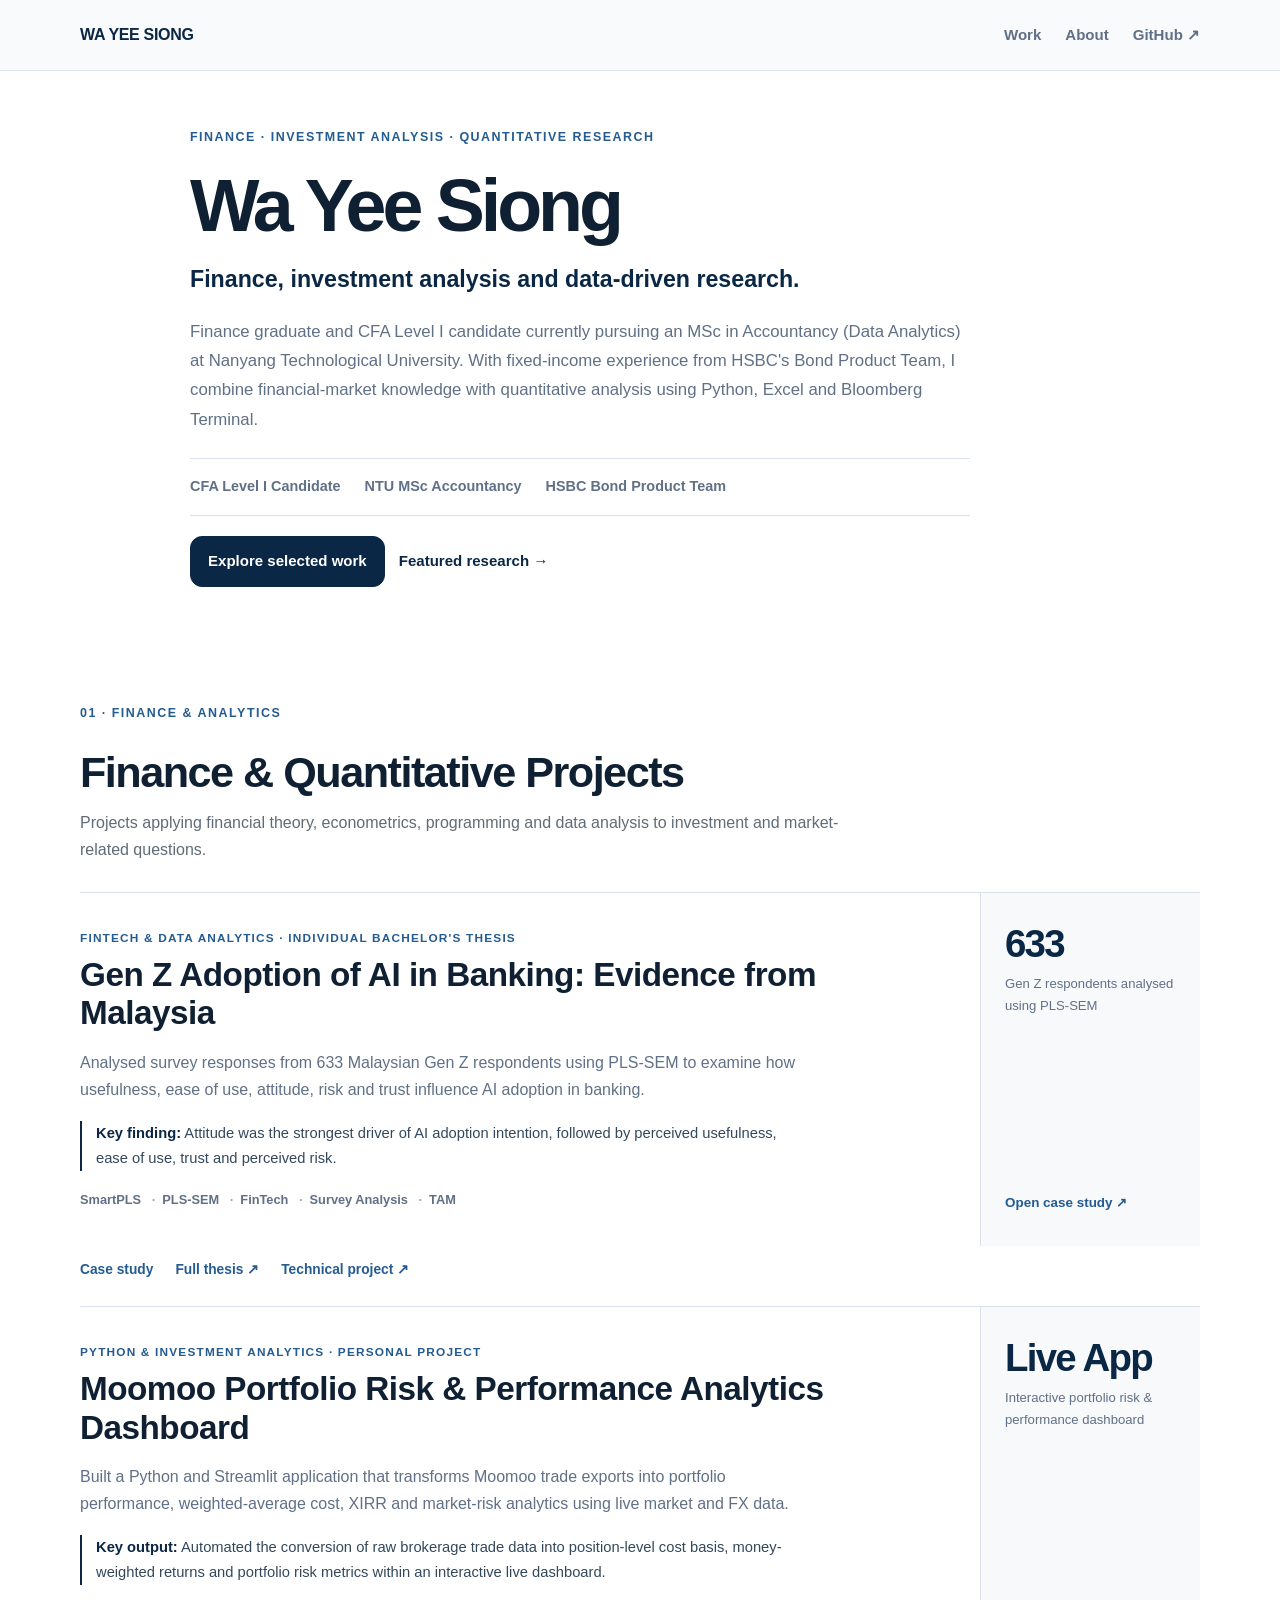
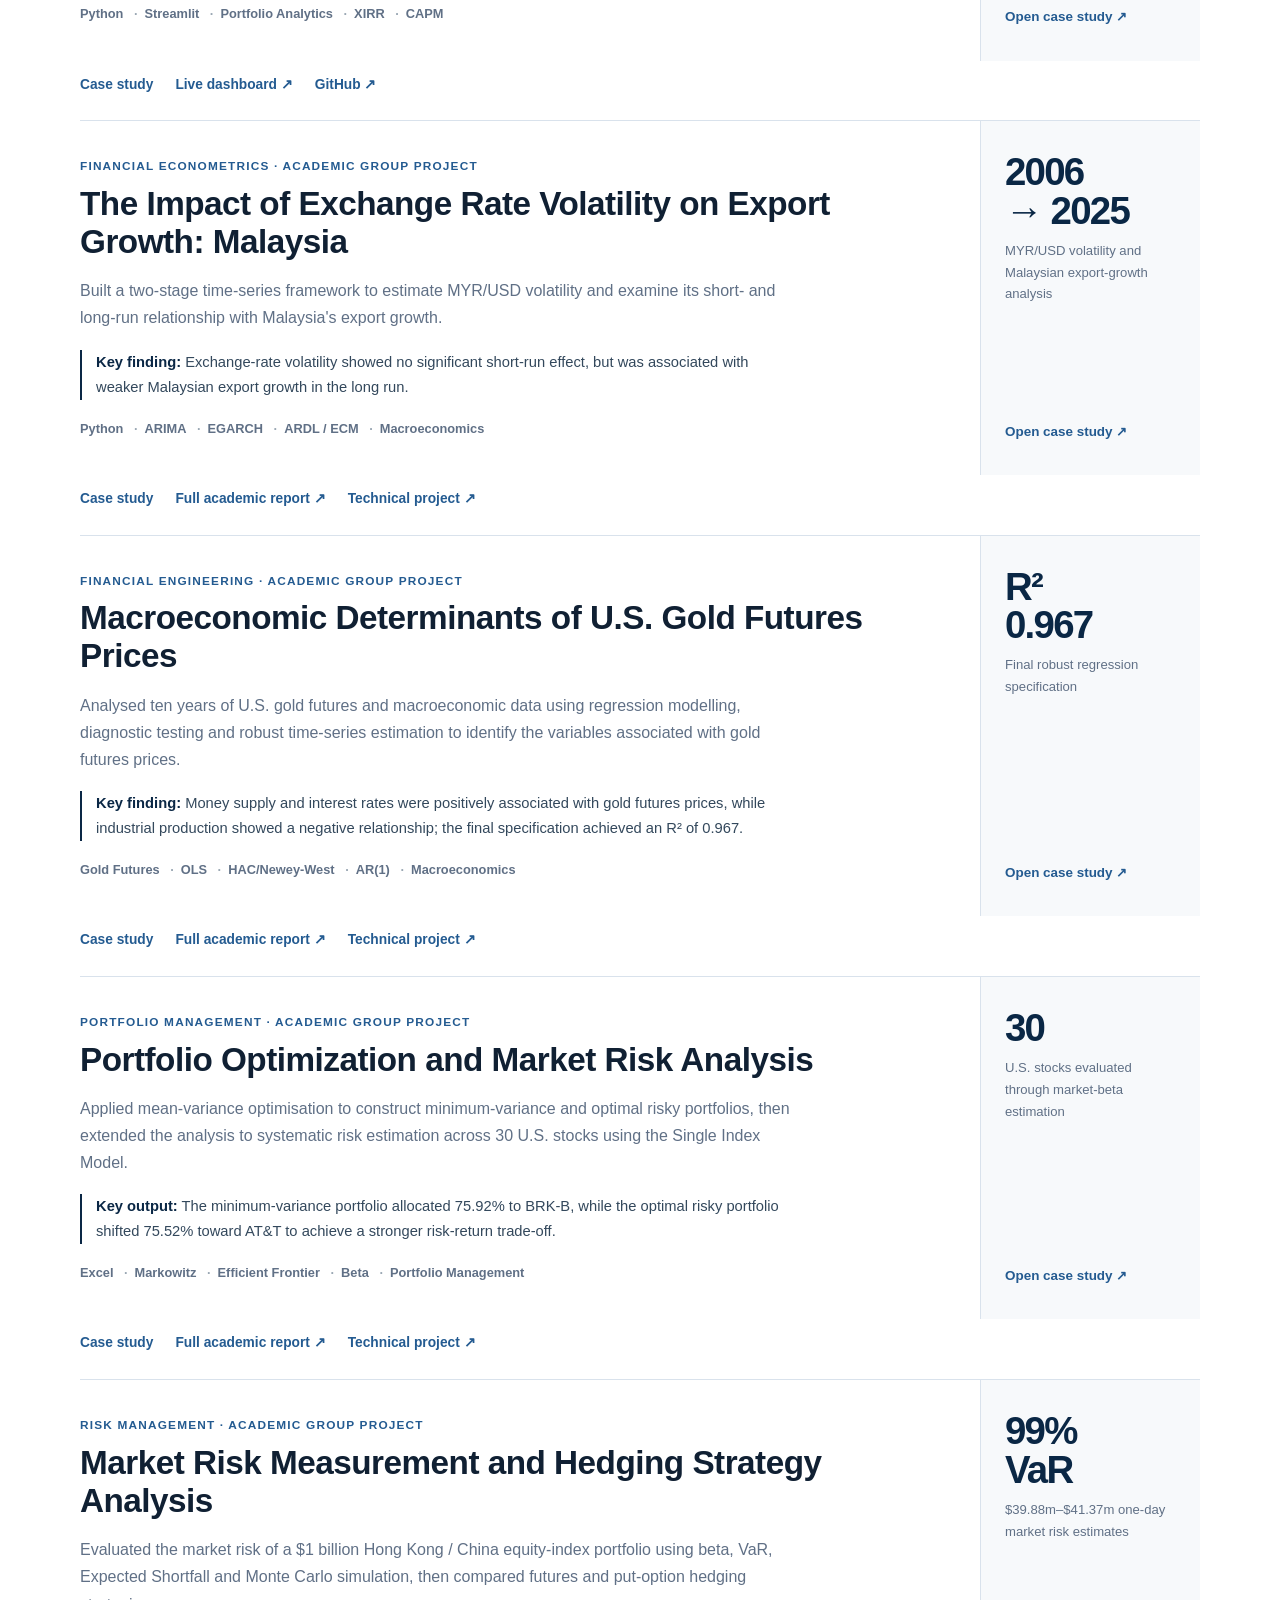
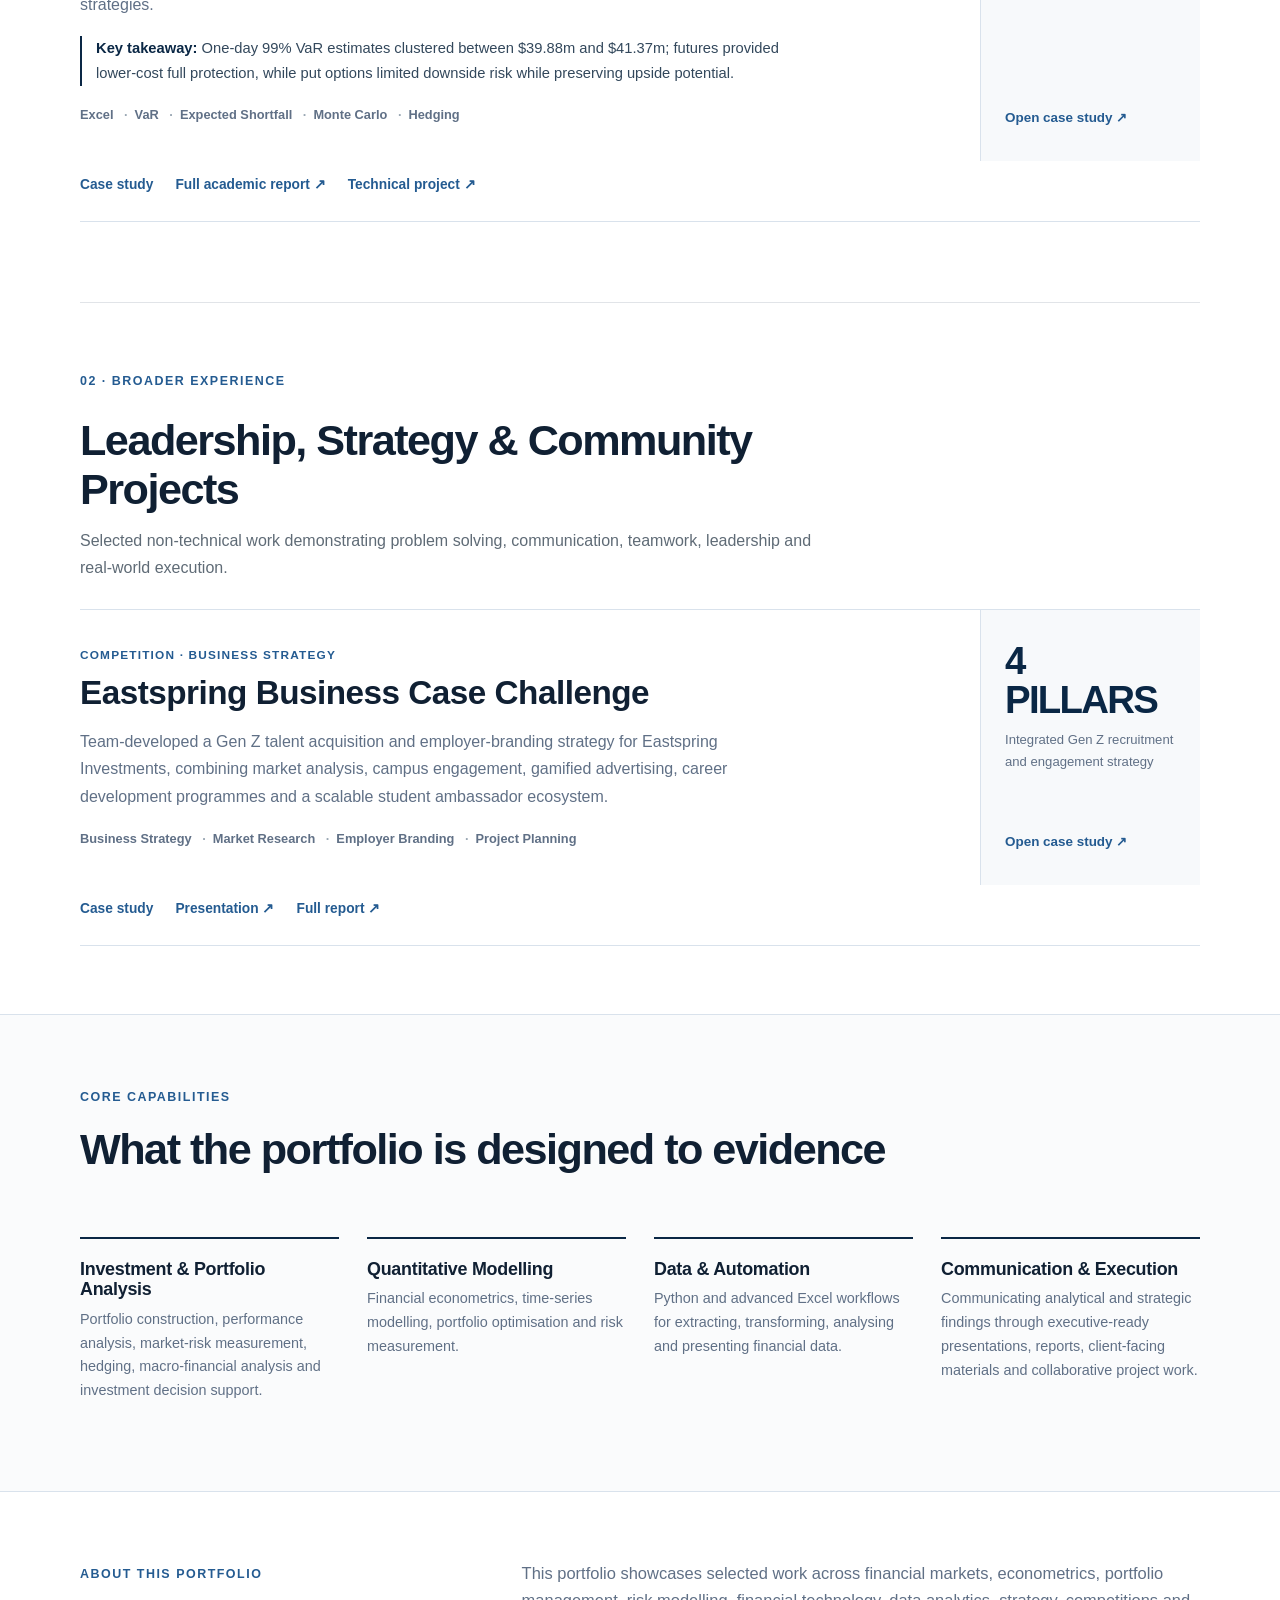
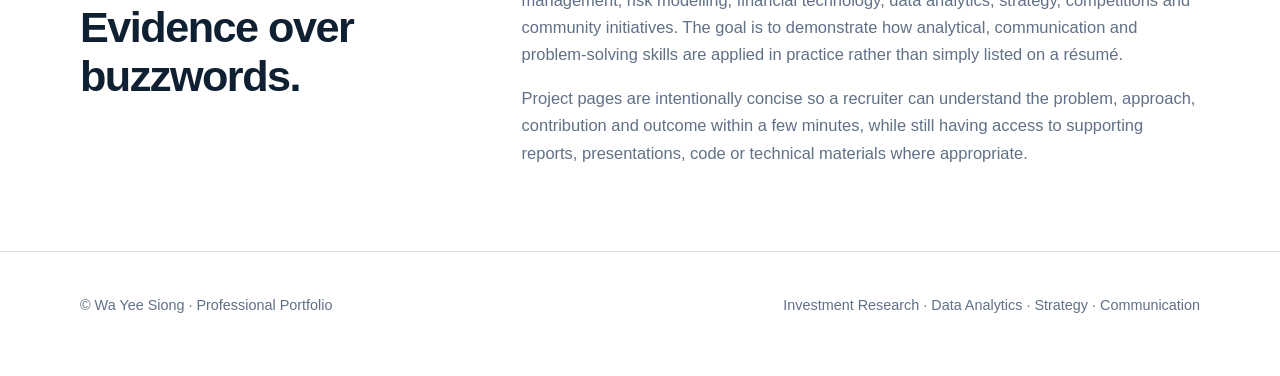
==== index.html @ ba8c8ad3 "Update index.html" ====
<!doctype html>
<html lang="en">
<head>
  <meta charset="utf-8" />
  <meta name="viewport" content="width=device-width, initial-scale=1" />
  <meta name="description" content="Wa Yee Siong's finance, quantitative analytics, leadership and professional project portfolio." />
  <meta name="theme-color" content="#0a2745" />
  <title>Wa Yee Siong | Professional Portfolio</title>
  <link rel="icon" href="assets/favicon.svg" type="image/svg+xml" />
  <link rel="stylesheet" href="styles.css" />
</head>

<body>
  <header class="topbar">
    <div class="container nav">
      <a class="brand" href="index.html">WA YEE SIONG</a>

      <nav class="navlinks" aria-label="Primary navigation">
        <a href="#projects">Work</a>
        <a href="#about">About</a>
        <a
          href="https://github.com/wayeesiong"
          target="_blank"
          rel="noopener"
        >
          GitHub ↗
        </a>
      </nav>
    </div>
  </header>

  <main>

  <!-- HERO -->
  <section class="hero">
    <div class="container hero-simple">
  
      <div class="eyebrow">
        Finance · Investment Analysis · Quantitative Research
      </div>
  
      <h1>Wa Yee Siong</h1>
  
      <p class="hero-role">
        Finance, investment analysis and data-driven research.
      </p>
  
      <p class="lead">
        Finance graduate and CFA Level I candidate currently pursuing an MSc in
        Accountancy (Data Analytics) at Nanyang Technological University.
        With fixed-income experience from HSBC's Bond Product Team, I combine
        financial-market knowledge with quantitative analysis using Python,
        Excel and Bloomberg Terminal.
      </p>
  
      <div class="hero-credentials">
        <span>CFA Level I Candidate</span>
        <span>NTU MSc Accountancy</span>
        <span>HSBC Bond Product Team</span>
      </div>
  
      <div class="hero-actions">
        <a class="button primary" href="#projects">
          Explore selected work
        </a>
  
        <a class="text-link" href="project-exchange-rate.html">
          Featured research →
        </a>
      </div>
  
    </div>
  </section>


    <!-- PROJECTS -->
    <section id="projects" class="section">
      <div class="container">

        <!-- ===================================================== -->
        <!-- CATEGORY 1: FINANCE & QUANTITATIVE PROJECTS -->
        <!-- ===================================================== -->
        
      <div class="project-group">

        <div class="project-group-header">
          <div class="eyebrow">01 · Finance & Analytics</div>
          <h2>Finance & Quantitative Projects</h2>

          <p>
            Projects applying financial theory, econometrics, programming
            and data analysis to investment and market-related questions.
          </p>
        </div>

        <div class="project-list">
        <!-- THESIS PROJECT -->
        <article class="project-card">
          <a class="project-main-link"
             href="project-ai-banking-adoption.html"
             aria-label="Open Gen Z AI banking adoption thesis project">
        
            <div class="project-copy">
              <div class="project-kicker">
                FinTech & Data Analytics · Individual Bachelor's Thesis
              </div>
        
              <h3 class="project-title">
                Gen Z Adoption of AI in Banking: Evidence from Malaysia
              </h3>

              <p>
                Analysed survey responses from 633 Malaysian Gen Z respondents using PLS-SEM
                to examine how usefulness, ease of use, attitude, risk and trust influence
                AI adoption in banking.
              </p>
              
              <p class="project-takeaway">
                <strong>Key finding:</strong>
                Attitude was the strongest driver of AI adoption intention, followed by
                perceived usefulness, ease of use, trust and perceived risk.
              </p>
        
              <div class="tags">
                <span class="tag">SmartPLS</span>
                <span class="tag">PLS-SEM</span>
                <span class="tag">FinTech</span>
                <span class="tag">Survey Analysis</span>
                <span class="tag">TAM</span>
              </div>
            </div>
        
            <div class="project-visual">
              <div>
                <div class="visual-stat">633</div>
                <div class="visual-label">
                  Gen Z respondents analysed using PLS-SEM
                </div>
              </div>
        
              <div class="visual-arrow">
                Open case study ↗
              </div>
            </div>
        
          </a>
        
          <div class="project-links">
            <a href="project-ai-banking-adoption.html">
              Case study
            </a>
        
            <a href="assets/gen-z-ai-banking-adoption-malaysia-thesis.pdf"
               target="_blank"
               rel="noopener">
              Full thesis ↗
            </a>
        
            <a href="https://github.com/wayeesiong/gen-z-ai-banking-adoption-malaysia"
               target="_blank"
               rel="noopener">
              Technical project ↗
            </a>
          </div>
        </article>

          <!-- MOOMOO PORTFOLIO ANALYTICS -->
          <article class="project-card">
            <a class="project-main-link"
               href="project-moomoo-analytics.html"
               aria-label="Open Moomoo portfolio analytics project">
          
              <div class="project-copy">
                <div class="project-kicker">
                  Python & Investment Analytics · Personal Project
                </div>
          
                <h3 class="project-title">
                  Moomoo Portfolio Risk & Performance Analytics Dashboard
                </h3>

                <p>
                  Built a Python and Streamlit application that transforms Moomoo trade exports
                  into portfolio performance, weighted-average cost, XIRR and market-risk
                  analytics using live market and FX data.
                </p>
                
                <p class="project-takeaway">
                  <strong>Key output:</strong>
                  Automated the conversion of raw brokerage trade data into position-level
                  cost basis, money-weighted returns and portfolio risk metrics within an
                  interactive live dashboard.
                </p>
          
                <div class="tags">
                  <span class="tag">Python</span>
                  <span class="tag">Streamlit</span>
                  <span class="tag">Portfolio Analytics</span>
                  <span class="tag">XIRR</span>
                  <span class="tag">CAPM</span>
                </div>
              </div>
          
              <div class="project-visual">
                <div>
                  <div class="visual-stat">Live App</div>
                  <div class="visual-label">
                    Interactive portfolio risk & performance dashboard
                  </div>
                </div>
          
                <div class="visual-arrow">
                  Open case study ↗
                </div>
              </div>
          
            </a>
          
            <div class="project-links">
              <a href="project-moomoo-analytics.html">
                Case study
              </a>
          
              <a href="https://moomoo-portfolio-analytics-ujnfyawizhbyvuzhdh5xlx.streamlit.app/"
                 target="_blank"
                 rel="noopener">
                Live dashboard ↗
              </a>
          
              <a href="https://github.com/wayeesiong/moomoo-portfolio-analytics"
                 target="_blank"
                 rel="noopener">
                GitHub ↗
              </a>
            </div>
          </article>
          
          <!-- EXCHANGE RATE PROJECT -->
          <article class="project-card">

            <a
              class="project-main-link"
              href="project-exchange-rate.html"
              aria-label="Open exchange rate volatility project"
            >

              <div class="project-copy">

                <div class="project-kicker">
                  Financial Econometrics · Academic Group Project
                </div>

                <h3 class="project-title">
                  The Impact of Exchange Rate Volatility on Export Growth:
                  Malaysia
                </h3>

                <p>
                  Built a two-stage time-series framework to estimate MYR/USD volatility
                  and examine its short- and long-run relationship with Malaysia's export growth.
                </p>
                
                <p class="project-takeaway">
                  <strong>Key finding:</strong>
                  Exchange-rate volatility showed no significant short-run effect,
                  but was associated with weaker Malaysian export growth in the long run.
                </p>

                <div class="tags">
                  <span class="tag">Python</span>
                  <span class="tag">ARIMA</span>
                  <span class="tag">EGARCH</span>
                  <span class="tag">ARDL / ECM</span>
                  <span class="tag">Macroeconomics</span>
                </div>

              </div>


              <div class="project-visual">

                <div>
                  <div class="visual-stat">
                    2006<br>→ 2025
                  </div>

                  <div class="visual-label">
                    MYR/USD volatility and Malaysian export-growth analysis
                  </div>
                </div>

                <div class="visual-arrow">
                  Open case study ↗
                </div>

              </div>

            </a>


            <div class="project-links">

              <a href="project-exchange-rate.html">
                Case study
              </a>

              <a
                href="assets/exchange-rate-volatility-export-growth-malaysia.pdf"
                target="_blank"
                rel="noopener"
              >
                Full academic report ↗
              </a>

              <a
                href="https://github.com/wayeesiong/exchange-rate-volatility-malaysia/blob/main/README.md"
                target="_blank"
                rel="noopener"
              >
                Technical project ↗
              </a>

            </div>

          </article>


          <!-- GOLD FUTURES PROJECT -->
          <article class="project-card">
          
            <a
              class="project-main-link"
              href="project-gold-futures.html"
              aria-label="Open gold futures project"
            >
          
              <div class="project-copy">
          
                <div class="project-kicker">
                  Financial Engineering · Academic Group Project
                </div>
          
                <h3 class="project-title">
                  Macroeconomic Determinants of U.S. Gold Futures Prices
                </h3>

                <p>
                  Analysed ten years of U.S. gold futures and macroeconomic data using
                  regression modelling, diagnostic testing and robust time-series estimation
                  to identify the variables associated with gold futures prices.
                </p>
                
                <p class="project-takeaway">
                  <strong>Key finding:</strong>
                  Money supply and interest rates were positively associated with gold
                  futures prices, while industrial production showed a negative relationship;
                  the final specification achieved an R² of 0.967.
                </p>
          
                <div class="tags">
                  <span class="tag">Gold Futures</span>
                  <span class="tag">OLS</span>
                  <span class="tag">HAC/Newey-West</span>
                  <span class="tag">AR(1)</span>
                  <span class="tag">Macroeconomics</span>
                </div>
          
              </div>
          
              <div class="project-visual">
          
                <div>
                  <div class="visual-stat">
                    R²<br>0.967
                  </div>
                  
                  <div class="visual-label">
                    Final robust regression specification
                  </div>
                </div>
          
                <div class="visual-arrow">
                  Open case study ↗
                </div>
          
              </div>
          
            </a>
          
          
            <div class="project-links">
          
              <a href="project-gold-futures.html">
                Case study
              </a>
          
              <a
                href="assets/gold-futures-macroeconomic-analysis.pdf"
                target="_blank"
                rel="noopener"
              >
                Full academic report ↗
              </a>
          
              <a
                href="https://github.com/wayeesiong/gold-futures-macroeconomic-analysis"
                target="_blank"
                rel="noopener"
              >
                Technical project ↗
              </a>
            </div>

          </article>
          
          <!-- PORTFOLIO OPTIMIZATION PROJECT -->
          <article class="project-card">
          
            <a
              class="project-main-link"
              href="project-portfolio-optimization.html"
              aria-label="Open portfolio optimization project"
            >
          
              <div class="project-copy">
          
                <div class="project-kicker">
                  Portfolio Management · Academic Group Project
                </div>
          
                <h3 class="project-title">
                  Portfolio Optimization and Market Risk Analysis
                </h3>

                <p>
                  Applied mean-variance optimisation to construct minimum-variance and optimal
                  risky portfolios, then extended the analysis to systematic risk estimation
                  across 30 U.S. stocks using the Single Index Model.
                </p>
                
                <p class="project-takeaway">
                  <strong>Key output:</strong>
                  The minimum-variance portfolio allocated 75.92% to BRK-B, while the
                  optimal risky portfolio shifted 75.52% toward AT&T to achieve a stronger
                  risk-return trade-off.
                </p>
          
                <div class="tags">
                  <span class="tag">Excel</span>
                  <span class="tag">Markowitz</span>
                  <span class="tag">Efficient Frontier</span>
                  <span class="tag">Beta</span>
                  <span class="tag">Portfolio Management</span>
                </div>
          
              </div>
          
          
              <div class="project-visual">
          
                <div>
                  <div class="visual-stat">
                    30
                  </div>
                  
                  <div class="visual-label">
                    U.S. stocks evaluated through market-beta estimation
                  </div>
                </div>
          
                <div class="visual-arrow">
                  Open case study ↗
                </div>
          
              </div>
          
            </a>
          
          
            <div class="project-links">
          
              <a href="project-portfolio-optimization.html">
                Case study
              </a>
          
              <a
                href="assets/portfolio-optimization-market-risk-analysis.pdf"
                target="_blank"
                rel="noopener"
              >
                Full academic report ↗
              </a>
          
              <a
                href="https://github.com/wayeesiong/portfolio-optimization-market-risk"
                target="_blank"
                rel="noopener"
              >
                Technical project ↗
              </a>
          
            </div>

                    </article>
          <!-- MARKET RISK PROJECT -->
          <article class="project-card">
          
            <a
              class="project-main-link"
              href="project-market-risk.html"
              aria-label="Open market risk measurement and hedging project"
            >
          
              <div class="project-copy">
          
                <div class="project-kicker">
                  Risk Management · Academic Group Project
                </div>
          
                <h3 class="project-title">
                  Market Risk Measurement and Hedging Strategy Analysis
                </h3>
          
                <p>
                  Evaluated the market risk of a $1 billion Hong Kong / China equity-index
                  portfolio using beta, VaR, Expected Shortfall and Monte Carlo simulation,
                  then compared futures and put-option hedging strategies.
                </p>

                <p class="project-takeaway">
                  <strong>Key takeaway:</strong>
                  One-day 99% VaR estimates clustered between $39.88m and $41.37m;
                  futures provided lower-cost full protection, while put options limited
                  downside risk while preserving upside potential.
                </p>
          
                <div class="tags">
                  <span class="tag">Excel</span>
                  <span class="tag">VaR</span>
                  <span class="tag">Expected Shortfall</span>
                  <span class="tag">Monte Carlo</span>
                  <span class="tag">Hedging</span>
                </div>
          
              </div>
          
              <div class="project-visual">
          
                <div>
                  <div class="visual-stat">
                    99%<br>VaR
                  </div>
          
                  <div class="visual-label">
                    $39.88m–$41.37m one-day market risk estimates
                  </div>
                </div>
          
                <div class="visual-arrow">
                  Open case study ↗
                </div>
          
              </div>
          
            </a>
          
            <div class="project-links">
          
              <a href="project-market-risk.html">
                Case study
              </a>
          
              <a
                href="assets/market-risk-measurement-hedging-analysis.pdf"
                target="_blank"
                rel="noopener"
              >
                Full academic report ↗
              </a>
          
              <a
                href="https://github.com/wayeesiong/market-risk-measurement-hedging"
                target="_blank"
                rel="noopener"
              >
                Technical project ↗
              </a>
          
            </div>
          
          </article>
                    
        </div> <!-- end project-list -->

      </div> <!-- end Finance & Quantitative project-group -->

        <!-- ===================================================== -->
        <!-- CATEGORY 2: BROADER PROFESSIONAL PROJECTS -->
        <!-- ===================================================== -->

        <div class="project-group project-group-secondary">

          <div class="project-group-header">
            <div class="eyebrow">02 · Broader Experience</div>

            <h2>Leadership, Strategy & Community Projects</h2>

            <p>
              Selected non-technical work demonstrating problem solving,
              communication, teamwork, leadership and real-world execution.
            </p>
          </div>


          <!--
          ============================================================
          EXAMPLE PROJECT CARD

          Replace this with your actual project.
          Duplicate the <article> block for additional projects.
          ============================================================
          -->

          <article class="project-card">

            <a
              class="project-main-link"
              href="project-eastspring-business-case.html"
              aria-label="Open Eastspring Business Case Challenge project"
            >
          
              <div class="project-copy">
          
                <div class="project-kicker">
                  Competition · Business Strategy
                </div>
          
                <h3 class="project-title">
                  Eastspring Business Case Challenge
                </h3>
          
                <p>
                  Team-developed a Gen Z talent acquisition and employer-branding
                  strategy for Eastspring Investments, combining market analysis,
                  campus engagement, gamified advertising, career development
                  programmes and a scalable student ambassador ecosystem.
                </p>
          
                <div class="tags">
                  <span class="tag">Business Strategy</span>
                  <span class="tag">Market Research</span>
                  <span class="tag">Employer Branding</span>
                  <span class="tag">Project Planning</span>
                </div>
          
              </div>
          
          
              <div class="project-visual">
          
                <div>
          
                  <div class="visual-stat">
                    4<br>PILLARS
                  </div>
          
                  <div class="visual-label">
                    Integrated Gen Z recruitment and engagement strategy
                  </div>
          
                </div>
          
                <div class="visual-arrow">
                  Open case study ↗
                </div>
          
              </div>
          
            </a>
          
          
            <div class="project-links">
          
              <a href="project-eastspring-business-case.html">
                Case study
              </a>
          
              <a
                href="https://canva.link/r3kbm6il2vkcgna"
                target="_blank"
                rel="noopener"
              >
                Presentation ↗
              </a>
          
              <a
                href="assets/eastspring-business-case-report.pdf"
                target="_blank"
                rel="noopener"
              >
                Full report ↗
              </a>
          
            </div>
          
          </article>

        </div>

      </div>
    </section>


    <!-- CAPABILITIES -->
    <section id="capabilities" class="section section-soft">

      <div class="container">

        <div class="section-header">

          <div>
            <div class="eyebrow">Core capabilities</div>
            <h2>What the portfolio is designed to evidence</h2>
          </div>

        </div>


        <div class="capability-grid">

          <div class="capability">
            <span class="capability-num">01</span>

            <h3>Investment & Portfolio Analysis</h3>
              <p>
                Portfolio construction, performance analysis, market-risk measurement,
                hedging, macro-financial analysis and investment decision support.
              </p>
          </div>


          <div class="capability">
            <span class="capability-num">02</span>

            <h3>Quantitative Modelling</h3>

            <p>
              Financial econometrics, time-series modelling, portfolio
              optimisation and risk measurement.
            </p>
          </div>


          <div class="capability">
            <span class="capability-num">03</span>

            <h3>Data & Automation</h3>

            <p>
              Python and advanced Excel workflows for extracting,
              transforming, analysing and presenting financial data.
            </p>
          </div>


          <div class="capability">
            <span class="capability-num">04</span>

            <h3>Communication & Execution</h3>

            <p>
              Communicating analytical and strategic findings through
              executive-ready presentations, reports, client-facing
              materials and collaborative project work.
            </p>
          </div>

        </div>

      </div>
    </section>


    <!-- ABOUT -->
    <section id="about" class="section">

      <div class="container about-grid">

        <div>
          <div class="eyebrow">About this portfolio</div>
          <h2>Evidence over buzzwords.</h2>
        </div>


        <div class="about-copy">

           <p>
            This portfolio showcases selected work across financial markets,
            econometrics, portfolio management, risk modelling, financial technology,
            data analytics, strategy, competitions and community initiatives. The goal
            is to demonstrate how analytical, communication and problem-solving skills
            are applied in practice rather than simply listed on a résumé.
          </p>

          <p>
            Project pages are intentionally concise so a recruiter can understand the
            problem, approach, contribution and outcome within a few minutes, while still
            having access to supporting reports, presentations, code or technical
            materials where appropriate.
          </p>

        </div>

      </div>

    </section>

  </main>


  <!-- FOOTER -->
  <footer class="footer">

    <div class="container footer-row">

      <span>
        © Wa Yee Siong · Professional Portfolio
      </span>

      <span>
        Investment Research · Data Analytics · Strategy · Communication
      </span>

    </div>

  </footer>

</body>
</html>
---- styles.css ----
:root {
  --bg: #f4f7fb;
  --surface: #ffffff;
  --surface-2: #eef3f8;
  --ink: #102033;
  --muted: #607086;
  --line: #d9e2ec;
  --navy: #0a2745;
  --blue: #245b91;
  --blue-soft: #dbeaf7;
  --accent: #b7893f;
  --shadow: 0 18px 45px rgba(16, 32, 51, 0.09);
  --radius: 22px;
}

* { box-sizing: border-box; }
html { scroll-behavior: smooth; }
body {
  margin: 0;
  font-family: Inter, ui-sans-serif, -apple-system, BlinkMacSystemFont, "Segoe UI", Arial, sans-serif;
  color: var(--ink);
  background: linear-gradient(180deg, #f8fafc 0%, var(--bg) 100%);
  line-height: 1.65;
}
a { color: inherit; }
.container { width: min(1120px, calc(100% - 40px)); margin: 0 auto; }

.topbar {
  position: sticky;
  top: 0;
  z-index: 20;
  background: rgba(248, 250, 252, 0.91);
  backdrop-filter: blur(14px);
  border-bottom: 1px solid rgba(217, 226, 236, 0.9);
}
.nav { min-height: 70px; display: flex; align-items: center; justify-content: space-between; gap: 24px; }
.brand { text-decoration: none; font-weight: 800; letter-spacing: -0.02em; color: var(--navy); }
.navlinks { display: flex; gap: 24px; align-items: center; }
.navlinks a { text-decoration: none; color: var(--muted); font-size: 0.94rem; font-weight: 650; }
.navlinks a:hover { color: var(--navy); }

.hero { padding: 86px 0 72px; }
.hero-grid { display: grid; grid-template-columns: minmax(0, 1.45fr) minmax(300px, .55fr); gap: 56px; align-items: end; }
.eyebrow { display: inline-flex; align-items: center; gap: 8px; font-size: 0.78rem; font-weight: 800; letter-spacing: 0.12em; text-transform: uppercase; color: var(--blue); margin-bottom: 18px; }
.dot { width: 8px; height: 8px; border-radius: 99px; background: var(--accent); }
h1, h2, h3 { line-height: 1.15; margin-top: 0; }
h1 { font-size: clamp(2.8rem, 7vw, 5.25rem); letter-spacing: -0.055em; max-width: 900px; margin-bottom: 24px; }
h2 { font-size: clamp(1.8rem, 4vw, 2.7rem); letter-spacing: -0.035em; }
h3 { font-size: 1.12rem; letter-spacing: -0.015em; }
.lead { font-size: clamp(1.06rem, 2vw, 1.25rem); color: var(--muted); max-width: 790px; }
.hero-actions { margin-top: 32px; display: flex; gap: 12px; flex-wrap: wrap; }
.button { display: inline-flex; align-items: center; justify-content: center; gap: 8px; padding: 12px 17px; border-radius: 12px; text-decoration: none; font-weight: 750; font-size: 0.94rem; border: 1px solid var(--navy); transition: transform .16s ease, box-shadow .16s ease; }
.button.primary { background: var(--navy); color: white; }
.button.secondary { background: white; color: var(--navy); border-color: var(--line); }
.button:hover { transform: translateY(-1px); box-shadow: 0 8px 20px rgba(16,32,51,.08); }

.profile-panel { background: var(--navy); color: white; border-radius: var(--radius); padding: 26px; box-shadow: var(--shadow); }
.profile-label { color: rgba(255,255,255,.55); text-transform: uppercase; letter-spacing: .11em; font-size: .7rem; font-weight: 800; margin-bottom: 8px; }
.profile-item { padding: 17px 0; border-top: 1px solid rgba(255,255,255,.13); }
.profile-item:first-of-type { border-top: 0; }
.profile-item strong { display: block; font-size: .98rem; }
.profile-item span { display: block; color: rgba(255,255,255,.67); margin-top: 3px; font-size: .84rem; }

.section { padding: 68px 0; }
.section-soft { background: rgba(238,243,248,.62); border-top: 1px solid var(--line); border-bottom: 1px solid var(--line); }
.section-header { display: flex; align-items: end; justify-content: space-between; gap: 24px; margin-bottom: 26px; }
.section-header p { max-width: 620px; color: var(--muted); margin: 0; }

.project-card { background: var(--surface); border: 1px solid var(--line); border-radius: var(--radius); overflow: hidden; box-shadow: var(--shadow); }
.project-main-link { display: grid; grid-template-columns: 1.25fr .75fr; text-decoration: none; }
.project-copy { padding: 42px; }
.project-kicker { color: var(--blue); text-transform: uppercase; letter-spacing: 0.1em; font-weight: 800; font-size: 0.74rem; }
.project-title { font-size: clamp(1.6rem, 2.6vw, 2.15rem); line-height: 1.15; margin: 10px 0 16px; }
.project-copy p { color: var(--muted); }
.tags { display: flex; flex-wrap: wrap; gap: 8px; margin-top: 24px; }
.tag { background: var(--surface-2); border: 1px solid var(--line); padding: 7px 10px; border-radius: 999px; font-size: 0.8rem; font-weight: 700; color: #38506a; }
.project-visual { min-height: 360px; background: radial-gradient(circle at 70% 25%, rgba(183, 137, 63, 0.34), transparent 24%), linear-gradient(145deg, #092846 0%, #164d78 62%, #2b6d96 100%); padding: 36px; display: flex; flex-direction: column; justify-content: space-between; color: white; }
.visual-stat { font-size: 4.6rem; font-weight: 850; letter-spacing: -0.07em; line-height: 0.9; }
.visual-label { color: rgba(255,255,255,.72); font-size: .9rem; max-width: 210px; }
.visual-arrow { font-size: 1.55rem; text-align: right; }
.project-links { border-top: 1px solid var(--line); display: flex; gap: 18px; padding: 15px 22px; background: #fbfcfe; }
.project-links a { text-decoration: none; color: var(--blue); font-size: .86rem; font-weight: 750; }
.project-links a:hover { text-decoration: underline; }

.capability-grid { display: grid; grid-template-columns: repeat(4,1fr); gap: 14px; }
.capability { background: white; border: 1px solid var(--line); border-radius: 18px; padding: 24px; min-height: 230px; }
.capability-num { display: inline-flex; width: 34px; height: 34px; align-items: center; justify-content: center; border-radius: 10px; background: var(--blue-soft); color: var(--blue); font-size: .72rem; font-weight: 900; margin-bottom: 22px; }
.capability h3 { margin-bottom: 10px; }
.capability p { color: var(--muted); font-size: .9rem; margin-bottom: 0; }

.about-grid { display: grid; grid-template-columns: .72fr 1.28fr; gap: 60px; align-items: start; }
.about-copy { font-size: 1.03rem; color: var(--muted); }
.about-copy p:first-child { margin-top: 0; }

.footer { padding: 42px 0 58px; border-top: 1px solid var(--line); color: var(--muted); font-size: 0.9rem; }
.footer-row { display: flex; justify-content: space-between; gap: 24px; flex-wrap: wrap; }

/* project page */
.project-hero { padding: 72px 0 52px; }
.project-hero h1 { font-size: clamp(2.4rem, 6vw, 4.6rem); max-width: 1000px; }
.meta-row { display: flex; flex-wrap: wrap; gap: 10px; margin-top: 28px; }
.meta-pill { background: white; border: 1px solid var(--line); border-radius: 10px; padding: 8px 11px; font-size: .82rem; font-weight: 700; color: #496176; }
.metric-grid { display: grid; grid-template-columns: repeat(4, 1fr); gap: 14px; margin-top: 36px; }
.metric { background: white; border: 1px solid var(--line); border-radius: 16px; padding: 20px; }
.metric strong { display: block; font-size: 1.65rem; color: var(--navy); letter-spacing: -0.04em; }
.metric span { display: block; font-size: .82rem; color: var(--muted); margin-top: 4px; }
.content-grid { display: grid; grid-template-columns: 0.82fr 1.18fr; gap: 44px; align-items: start; }
.sidebar-card { position: sticky; top: 96px; background: var(--navy); color: white; border-radius: var(--radius); padding: 28px; }
.sidebar-card p { color: rgba(255,255,255,.72); }
.sidebar-card .tag { background: rgba(255,255,255,.09); border-color: rgba(255,255,255,.17); color: white; }
.sidebar-card .button { margin-top: 18px; width: 100%; border-color: white; background: white; color: var(--navy); }
.article-section { background: white; border: 1px solid var(--line); border-radius: var(--radius); padding: 34px; margin-bottom: 18px; }
.article-section p:last-child { margin-bottom: 0; }
.article-section ul { margin: 14px 0 0 20px; padding: 0; }
.article-section li { margin: 8px 0; }
.subtle { color: var(--muted); }
.workflow { display: grid; grid-template-columns: repeat(4, 1fr); gap: 12px; margin-top: 22px; }
.step { background: var(--surface-2); border: 1px solid var(--line); border-radius: 14px; padding: 16px; min-height: 145px; }
.step-num { font-size: .72rem; color: var(--blue); font-weight: 900; letter-spacing: .1em; }
.step h3 { margin: 10px 0 8px; }
.step p { font-size: .85rem; color: var(--muted); margin: 0; }
.finding-grid { display: grid; grid-template-columns: repeat(2, 1fr); gap: 12px; margin-top: 20px; }
.finding { border-left: 4px solid var(--accent); background: #fbf8f2; padding: 18px; border-radius: 0 12px 12px 0; }
.finding strong { color: var(--navy); }
.finding p { color: var(--muted); font-size: .9rem; margin: 7px 0 0; }
.callout { background: linear-gradient(135deg, #eaf3fb, #f8fbfe); border: 1px solid #ccdfef; border-radius: 16px; padding: 22px; }
.callout strong { color: var(--navy); }

@media (max-width: 920px) {
  .hero-grid, .project-main-link, .content-grid, .about-grid { grid-template-columns: 1fr; }
  .capability-grid { grid-template-columns: repeat(2,1fr); }
  .project-visual { min-height: 260px; }
  .metric-grid { grid-template-columns: repeat(2, 1fr); }
  .workflow { grid-template-columns: repeat(2, 1fr); }
  .sidebar-card { position: static; }
}
@media (max-width: 560px) {
  .container { width: min(100% - 24px, 1120px); }
  .navlinks { gap: 14px; }
  .navlinks a:nth-child(2) { display: none; }
  .hero { padding-top: 58px; }
  .project-copy { padding: 28px; }
  .capability-grid, .metric-grid, .workflow, .finding-grid { grid-template-columns: 1fr; }
  .article-section { padding: 24px; }
  .project-links { flex-direction: column; gap: 7px; }
}

.project-group {
  margin-top: 3rem;
}

.project-group + .project-group {
  margin-top: 5rem;
  padding-top: 4rem;
  border-top: 1px solid rgba(10, 39, 69, 0.12);
}

.project-group-header {
  max-width: 760px;
  margin-bottom: 1.75rem;
}

.project-group-header h2 {
  margin-top: 0.4rem;
  margin-bottom: 0.75rem;
}

.project-group-header p {
  margin: 0;
  color: var(--text-muted, #5f6b76);
  line-height: 1.7;
}
/* =========================================================
   PROJECT CASE STUDY
   ========================================================= */

.project-hero {
  padding: 5.5rem 0 3.5rem;
}


.project-hero h1 {
  max-width: 1150px;
  margin: 1rem 0 1.5rem;
}

.project-lead {
  max-width: 1050px;
  font-size: 1.15rem;
  line-height: 1.75;
  color: #34495e;
}


/* Project metadata */

.project-meta {
  display: flex;
  flex-wrap: wrap;
  gap: 0.65rem;
  margin-top: 1.5rem;
  margin-bottom: 2rem;
}

.project-meta span {
  display: inline-flex;
  align-items: center;
  padding: 0.45rem 0.8rem;
  border: 1px solid #d7e0e8;
  border-radius: 999px;
  background: #ffffff;
  font-size: 0.88rem;
  font-weight: 600;
  color: #41566d;
}


/* Headline metrics */

.project-metrics {
  display: grid;
  grid-template-columns: repeat(4, 1fr);
  gap: 1rem;
  margin-top: 2.25rem;
}

.metric {
  padding: 1.5rem;
  background: #ffffff;
  border: 1px solid #d7e0e8;
  border-radius: 14px;
}

.metric-value {
  margin-bottom: 0.35rem;
  font-size: 1.8rem;
  line-height: 1.1;
  font-weight: 750;
  color: #0a2745;
}

.metric-label {
  font-size: 0.9rem;
  line-height: 1.45;
  color: #607286;
}


/* Main case-study layout */

.content-grid {
  display: grid;
  grid-template-columns: 230px minmax(0, 1fr);
  gap: 4rem;
  align-items: start;
}

.project-sidebar {
  position: sticky;
  top: 100px;
}

.sidebar-block {
  padding-bottom: 1.5rem;
  margin-bottom: 1.5rem;
  border-bottom: 1px solid #dce4eb;
}

.sidebar-label {
  margin-bottom: 0.8rem;
  font-size: 0.72rem;
  font-weight: 800;
  letter-spacing: 0.12em;
  text-transform: uppercase;
  color: #557087;
}

.sidebar-tags {
  display: flex;
  flex-wrap: wrap;
  gap: 0.45rem;
}

.sidebar-list {
  display: flex;
  flex-direction: column;
  gap: 0.45rem;
  color: #334a60;
}

.sidebar-links {
  display: flex;
  flex-direction: column;
  gap: 0.65rem;
}

.sidebar-links a {
  color: #0a5b9d;
  font-weight: 650;
  text-decoration: none;
}

.sidebar-links a:hover {
  text-decoration: underline;
}


/* Case-study sections */

.case-study {
  min-width: 0;
}

.case-section {
  padding: 0 0 4.5rem;
  margin-bottom: 4.5rem;
  border-bottom: 1px solid #dce4eb;
}

.case-section:last-child {
  border-bottom: 0;
}

.section-number {
  margin-bottom: 0.75rem;
  font-size: 0.72rem;
  font-weight: 800;
  letter-spacing: 0.12em;
  text-transform: uppercase;
  color: #1765a3;
}

.case-section h2 {
  max-width: 800px;
  margin-top: 0;
  margin-bottom: 1.25rem;
}

.case-section p {
  max-width: 800px;
  line-height: 1.8;
  color: #3e5368;
}


/* Research question */

.question-box {
  max-width: 800px;
  margin-top: 1.75rem;
  padding: 1.25rem 1.4rem;
  border-left: 4px solid #1765a3;
  background: #f3f7fa;
  line-height: 1.65;
}


/* Methodology workflow */

.workflow {
  margin-top: 2rem;
}

.workflow-step {
  display: grid;
  grid-template-columns: 54px 1fr;
  gap: 1.25rem;
  padding: 1.35rem 0;
  border-bottom: 1px solid #e0e7ed;
}

.workflow-step:last-child {
  border-bottom: 0;
}

.workflow-num {
  display: flex;
  align-items: center;
  justify-content: center;
  width: 42px;
  height: 42px;
  border-radius: 50%;
  background: #0a2745;
  color: #ffffff;
  font-size: 0.78rem;
  font-weight: 800;
}

.workflow-step h3 {
  margin: 0 0 0.4rem;
}

.workflow-step p {
  margin: 0;
}


/* Data table */

.data-table-wrapper {
  margin-top: 1.75rem;
  overflow-x: auto;
}

.data-table {
  width: 100%;
  border-collapse: collapse;
  background: #ffffff;
}

.data-table th,
.data-table td {
  padding: 0.9rem 1rem;
  text-align: left;
  border-bottom: 1px solid #dce4eb;
}

.data-table th {
  background: #f3f6f8;
  color: #0a2745;
  font-size: 0.85rem;
}

.data-table td:first-child {
  width: 100px;
  font-weight: 700;
  color: #0a2745;
}


/* Findings */

.finding-grid {
  display: grid;
  grid-template-columns: repeat(2, minmax(0, 1fr));
  gap: 1rem;
  margin-top: 2rem;
}

.finding-card {
  padding: 1.5rem;
  border: 1px solid #d7e0e8;
  border-radius: 14px;
  background: #ffffff;
}

.finding-stat {
  margin-bottom: 0.75rem;
  font-size: 1.7rem;
  font-weight: 800;
  color: #1765a3;
}

.finding-card h3 {
  margin: 0 0 0.65rem;
}

.finding-card p {
  margin: 0;
  font-size: 0.95rem;
}


/* Recruiter takeaway */

.recruiter-section {
  padding-bottom: 0;
}

.takeaway-list {
  margin-top: 2rem;
  border-top: 1px solid #dce4eb;
}

.takeaway-item {
  display: grid;
  grid-template-columns: 210px 1fr;
  gap: 2rem;
  padding: 1.25rem 0;
  border-bottom: 1px solid #dce4eb;
}

.takeaway-item strong {
  color: #0a2745;
}

.takeaway-item span {
  line-height: 1.65;
  color: #475d72;
}


/* =========================================================
   RESPONSIVE
   ========================================================= */

@media (max-width: 900px) {

  .project-metrics {
    grid-template-columns: repeat(2, 1fr);
  }

  .content-grid {
    grid-template-columns: 1fr;
    gap: 2.5rem;
  }

  .project-sidebar {
    position: static;
  }

  .finding-grid {
    grid-template-columns: 1fr;
  }

  .takeaway-item {
    grid-template-columns: 1fr;
    gap: 0.45rem;
  }
}

@media (max-width: 600px) {

  .project-hero {
    padding-top: 3.5rem;
  }

  .project-metrics {
    grid-template-columns: 1fr;
  }

  .workflow-step {
    grid-template-columns: 44px 1fr;
  }
}
/* =========================================================
   PORTFOLIO OPTIMIZATION PROJECT — LAYOUT FIXES
   ========================================================= */


/* ---------- METHODOLOGY ---------- */

.portfolio-project .workflow {
  display: grid;
  grid-template-columns: repeat(2, minmax(0, 1fr));
  gap: 1rem 2rem;
  margin-top: 2rem;
}

.portfolio-project .workflow-step {
  display: grid;
  grid-template-columns: 50px minmax(0, 1fr);
  gap: 1rem;
  align-items: start;

  padding: 1.4rem 0;
  border-bottom: 1px solid #dce4eb;
}

.portfolio-project .workflow-step h3 {
  margin-top: 0;
  margin-bottom: 0.5rem;
}

.portfolio-project .workflow-step p {
  margin: 0;
  line-height: 1.7;
}


/* ---------- TABLES ---------- */

.portfolio-project .data-table {
  width: 100%;
  table-layout: auto;
}

.portfolio-project .data-table th,
.portfolio-project .data-table td {
  vertical-align: middle;
}


/* Wider first column so labels don't break every 1–2 words */

.portfolio-project .data-table th:first-child,
.portfolio-project .data-table td:first-child {
  width: 180px;
  min-width: 180px;
}


/* Better spacing */

.portfolio-project .data-table th {
  padding: 1rem 1.1rem;
}

.portfolio-project .data-table td {
  padding: 1rem 1.1rem;
}


/* ---------- HEADINGS ---------- */

.portfolio-project .case-section h2 {
  max-width: 900px;
  font-size: clamp(2rem, 3.2vw, 3rem);
  line-height: 1.12;
}


/* ---------- CONTENT WIDTH ---------- */

.portfolio-project .case-study {
  width: 100%;
  min-width: 0;
}


/* =========================================================
   MOBILE
   ========================================================= */

@media (max-width: 800px) {

  .portfolio-project .workflow {
    grid-template-columns: 1fr;
  }

  .portfolio-project .data-table th:first-child,
  .portfolio-project .data-table td:first-child {
    width: auto;
    min-width: 140px;
  }

}
/* Back to projects navigation */
.project-hero .back-link {
  display: inline-flex;
  align-items: center;
  gap: 0.4rem;

  margin-bottom: 1.1rem;
  padding: 0.45rem 0.8rem;

  border: 1px solid #d7e0e8;
  border-radius: 999px;

  background: #ffffff;

  color: #1765a3 !important;
  font-size: 0.85rem;
  font-weight: 700;

  text-decoration: none !important;

  transition:
    background 0.2s ease,
    border-color 0.2s ease,
    transform 0.2s ease;
}

.project-hero .back-link:hover {
  background: #f3f7fa;
  border-color: #b9c8d5;
  transform: translateX(-2px);

  text-decoration: none !important;
}



/* =========================================================
   CONSISTENT PROJECT CARD SPACING
   ========================================================= */

.project-list {
  display: grid;
  gap: 1.5rem;
}

/* =========================================================
   MARKET RISK PROJECT — TABLE LAYOUT
   ========================================================= */

.market-risk-project .data-table {
  width: 100%;
  table-layout: auto;
  border-collapse: collapse;
}

.market-risk-project .data-table th,
.market-risk-project .data-table td {
  padding: 1rem 1.2rem;
  vertical-align: middle;
}


/* =========================================================
   PORTFOLIO CONSTRUCTION TABLE
   ========================================================= */

.market-risk-project .portfolio-table th:first-child,
.market-risk-project .portfolio-table td:first-child {
  width: 220px;
  min-width: 220px;
}

.market-risk-project .portfolio-table th:nth-child(2),
.market-risk-project .portfolio-table td:nth-child(2) {
  width: 100px;
  min-width: 100px;
  white-space: nowrap;
}

.market-risk-project .portfolio-table th:nth-child(3),
.market-risk-project .portfolio-table td:nth-child(3) {
  width: auto;
}


/* =========================================================
   VAR / EXPECTED SHORTFALL TABLE
   ========================================================= */

.market-risk-project .var-table th:first-child,
.market-risk-project .var-table td:first-child {
  width: 220px;
  min-width: 220px;
  white-space: nowrap;
}

.market-risk-project .var-table th:nth-child(2),
.market-risk-project .var-table td:nth-child(2) {
  width: 180px;
  min-width: 180px;
  white-space: nowrap;
}

.market-risk-project .var-table th:nth-child(3),
.market-risk-project .var-table td:nth-child(3) {
  width: auto;
  white-space: nowrap;
}


/* =========================================================
   HEDGING STRATEGY TABLE
   ========================================================= */

.market-risk-project .hedge-table th:first-child,
.market-risk-project .hedge-table td:first-child {
  width: 170px;
  min-width: 170px;
  white-space: nowrap;
}

.market-risk-project .hedge-table th:nth-child(2),
.market-risk-project .hedge-table td:nth-child(2) {
  width: 120px;
  min-width: 120px;
  white-space: nowrap;
}

.market-risk-project .hedge-table th:nth-child(3),
.market-risk-project .hedge-table td:nth-child(3) {
  width: 140px;
  min-width: 140px;
  white-space: nowrap;
}

.market-risk-project .hedge-table th:nth-child(4),
.market-risk-project .hedge-table td:nth-child(4) {
  width: auto;
}


/* =========================================================
   MOBILE — SCROLL INSTEAD OF UGLY WORD WRAPPING
   ========================================================= */

@media (max-width: 700px) {

  .market-risk-project .portfolio-table {
    min-width: 720px;
  }

  .market-risk-project .var-table {
    min-width: 650px;
  }

  .market-risk-project .hedge-table {
    min-width: 850px;
  }

}

.project-list .project-card {
  margin: 0;
}

/* =========================================================
   THESIS PROJECT — TABLE LAYOUT
   ========================================================= */

.thesis-project .data-table {
  width: 100%;
  table-layout: auto;
}

.thesis-project .data-table th,
.thesis-project .data-table td {
  padding: 1rem 1.15rem;
  vertical-align: middle;
}

/* Sample table */
.thesis-project .sample-table th:first-child,
.thesis-project .sample-table td:first-child {
  width: 180px;
  min-width: 180px;
  white-space: nowrap;
}

/* Hypothesis table */
.thesis-project .hypothesis-table th:nth-child(1),
.thesis-project .hypothesis-table td:nth-child(1) {
  width: 90px;
  min-width: 90px;
  white-space: nowrap;
}

.thesis-project .hypothesis-table th:nth-child(2),
.thesis-project .hypothesis-table td:nth-child(2) {
  min-width: 180px;
  white-space: nowrap;
}

.thesis-project .hypothesis-table th:nth-child(3),
.thesis-project .hypothesis-table td:nth-child(3),
.thesis-project .hypothesis-table th:nth-child(4),
.thesis-project .hypothesis-table td:nth-child(4),
.thesis-project .hypothesis-table th:nth-child(5),
.thesis-project .hypothesis-table td:nth-child(5) {
  white-space: nowrap;
}

/* Total effects table */
.thesis-project .effects-table th:first-child,
.thesis-project .effects-table td:first-child {
  width: 210px;
  min-width: 210px;
}

.thesis-project .effects-table th:nth-child(2),
.thesis-project .effects-table td:nth-child(2) {
  width: 180px;
  min-width: 180px;
  white-space: nowrap;
}

/* Mobile */
@media (max-width: 700px) {

  .thesis-project .sample-table {
    min-width: 600px;
  }

  .thesis-project .hypothesis-table {
    min-width: 760px;
  }

  .thesis-project .effects-table {
    min-width: 720px;
  }

}

/* =========================================================
   MOOMOO PORTFOLIO ANALYTICS PROJECT
   ========================================================= */

/* Moomoo project action buttons */

.moomoo-project .project-actions {
  display: flex;
  flex-wrap: wrap;
  gap: 0.85rem;
  margin-top: 1.75rem;
}

.moomoo-project .project-action {
  display: inline-flex;
  align-items: center;
  justify-content: center;
  padding: 0.85rem 1.25rem;

  border: 1px solid #cfd9e2;
  border-radius: 8px;

  background: #ffffff;
  color: #0a2745;

  text-decoration: none;
  font-weight: 700;

  transition: transform 0.2s ease, border-color 0.2s ease;
}

.moomoo-project .project-action:hover {
  transform: translateY(-2px);
  border-color: #9fb2c3;
}

.moomoo-project .project-action.primary {
  background: #0a2745;
  border-color: #0a2745;
  color: #ffffff;
}
/* Moomoo sidebar resource links */

.moomoo-project .sidebar-links {
  display: flex;
  flex-direction: column;
  gap: 0.65rem;
}

.moomoo-project .sidebar-links a {
  display: block;
  padding: 0.75rem 0.9rem;

  border: 1px solid #d6e0e8;
  border-radius: 7px;

  background: #ffffff;
  color: #0a5b9f;

  text-decoration: none;
  font-weight: 700;

  transition: transform 0.2s ease, border-color 0.2s ease;
}

.moomoo-project .sidebar-links a:hover {
  transform: translateY(-1px);
  border-color: #9fb2c3;
}

.moomoo-project .moomoo-resource-links {
  display: flex;
  flex-direction: column;
  gap: 0.75rem;
}

.moomoo-project .moomoo-resource-links .project-action {
  width: 100%;
  box-sizing: border-box;
}

/* =========================================================
   PORTFOLIO REFINEMENT — 2026
   ========================================================= */


/* ---------- GENERAL ---------- */

body {
  background: #ffffff;
}


/* ---------- HERO ---------- */

.hero {
  padding: 52px 0 30px;
}

#projects {
  padding-top: 34px;
}

.hero-simple {
  max-width: 900px;
}

.hero-simple .eyebrow {
  margin-bottom: 16px;
}

.hero-simple h1 {
  font-size: clamp(2.8rem, 6vw, 4.6rem);
  max-width: 760px;
  margin-bottom: 12px;
}

.hero-role {
  margin: 0 0 18px;
  font-size: clamp(1.2rem, 2vw, 1.45rem);
  font-weight: 600;
  color: var(--navy);
}

.hero-simple .lead {
  max-width: 780px;
  margin-bottom: 24px;
  font-size: 1.05rem;
  line-height: 1.75;
}

.hero-credentials {
  display: flex;
  flex-wrap: wrap;
  gap: 8px 24px;

  max-width: 780px;
  padding: 16px 0;

  border-top: 1px solid var(--line);
  border-bottom: 1px solid var(--line);

  font-size: 0.9rem;
  font-weight: 650;
  color: var(--muted);
}

.hero-actions {
  margin-top: 20px;
  align-items: center;
}

.text-link {
  padding: 10px 2px;
  color: var(--navy);
  text-decoration: none;
  font-size: 0.94rem;
  font-weight: 700;
}

.text-link:hover {
  text-decoration: underline;
}

/* ---------- PROJECT LIST ---------- */

.project-list {
  display: grid;
  gap: 0;
}


/* Remove the heavy card appearance */

.project-card {
  background: transparent;
  border: 0;
  border-top: 1px solid var(--line);
  border-radius: 0;
  box-shadow: none;
  overflow: visible;
}

.project-card:last-child {
  border-bottom: 1px solid var(--line);
}


/* Give more emphasis to the written analysis */

.project-main-link {
  grid-template-columns: minmax(0, 1fr) 220px;
}

.project-copy {
  padding: 36px 40px 36px 0;
}

.project-title {
  margin-top: 8px;
  margin-bottom: 12px;
}

.project-copy p {
  max-width: 720px;
  line-height: 1.7;
}


/* Reduce visual dominance of the right side */

.project-visual {
  min-height: 0;

  padding: 32px 24px;

  background: #f7f9fb;
  border-left: 1px solid var(--line);

  color: var(--navy);
}

.visual-stat {
  font-size: 2.4rem;
  line-height: 1;
  letter-spacing: -0.045em;
}

.visual-label {
  margin-top: 10px;

  max-width: 190px;

  color: var(--muted);
  font-size: 0.82rem;
}

.visual-arrow {
  margin-top: 28px;

  color: var(--blue);
  font-size: 0.84rem;
  font-weight: 700;
  text-align: left;
}


/* Turn skill pills into quiet metadata */

.tags {
  gap: 0;
  margin-top: 18px;
}

.tag {
  padding: 0;

  background: transparent;
  border: 0;
  border-radius: 0;

  color: var(--muted);
  font-size: 0.8rem;
  font-weight: 600;
}

.tag:not(:last-child)::after {
  content: " · ";
  margin: 0 7px;
  color: #9aa7b3;
}


/* Simplify links */

.project-links {
  padding: 13px 0 24px;

  background: transparent;
  border-top: 0;
  gap: 22px;
}

/* ---------- RESPONSIVE REFINEMENT ---------- */

@media (max-width: 920px) {

  .project-main-link {
    grid-template-columns: 1fr;
  }

  .project-copy {
    padding: 32px 0 24px;
  }

  .project-visual {
    border-left: 0;
    border-top: 1px solid var(--line);
    padding: 22px 0;
  }

  .visual-label {
    max-width: 100%;
  }

  .hero-credentials {
    gap: 6px 18px;
  }
}


@media (max-width: 560px) {

  .hero {
    padding: 48px 0 42px;
  }

  .hero-simple h1 {
    font-size: 2.7rem;
  }

  .hero-role {
    font-size: 1.1rem;
  }

  .hero-credentials {
    flex-direction: column;
  }

  .project-copy {
    padding: 28px 0 20px;
  }
}

.project-takeaway {
  margin-top: 18px;
  padding-left: 14px;

  border-left: 2px solid var(--navy);

  color: #33485c !important;
  font-size: 0.92rem;
}

.project-takeaway strong {
  color: var(--navy);
}

/* ---------- CAPABILITIES ---------- */

.capability-grid {
  gap: 28px;
}

.capability {
  min-height: 0;

  padding: 20px 0;

  background: transparent;
  border: 0;
  border-top: 2px solid var(--navy);
  border-radius: 0;
}

.capability-num {
  display: none;
}

.capability h3 {
  margin-bottom: 8px;
}

.capability p {
  margin: 0;
  line-height: 1.65;
}

.section-soft {
  background: #fafbfc;
}

/* =========================================================
   PROJECT — IN BRIEF
   ========================================================= */

.project-brief-section {
  padding: 18px 0 42px;
}

.project-brief {
  max-width: 900px;
  padding-top: 30px;
  border-top: 2px solid var(--navy);
}

.project-brief h2 {
  margin-bottom: 22px;
  font-size: clamp(1.8rem, 3vw, 2.4rem);
}

.brief-list {
  border-top: 1px solid var(--line);
}

.brief-item {
  display: grid;
  grid-template-columns: 50px minmax(0, 1fr);
  gap: 18px;

  padding: 18px 0;

  border-bottom: 1px solid var(--line);
}

.brief-number {
  color: var(--blue);
  font-size: 0.75rem;
  font-weight: 800;
  letter-spacing: 0.08em;
}

.brief-item p {
  max-width: 760px;
  margin: 0;

  color: var(--muted);
  line-height: 1.65;
}

.brief-item strong {
  color: var(--navy);
}


@media (max-width: 560px) {

  .brief-item {
    grid-template-columns: 36px minmax(0, 1fr);
    gap: 10px;
  }

}

/* =========================================================
   PROJECT METRIC STRIP
   ========================================================= */

.metric-strip {
  display: grid;
  grid-template-columns: repeat(4, minmax(0, 1fr));

  margin-top: 32px;

  border-top: 1px solid var(--line);
  border-bottom: 1px solid var(--line);
}

.metric-item {
  padding: 20px 24px;

  border-right: 1px solid var(--line);
}


.metric-item:last-child {
  border-right: 0;
}

.metric-item strong {
  display: block;

  margin-bottom: 6px;

  color: var(--navy);
  font-size: 1.45rem;
  line-height: 1.1;
  letter-spacing: -0.035em;
}

.metric-item span {
  display: block;

  max-width: 190px;

  color: var(--muted);
  font-size: 0.8rem;
  line-height: 1.45;
}

@media (max-width: 920px) {

  .metric-strip {
    grid-template-columns: repeat(2, 1fr);
  }

  .metric-item {
    border-bottom: 1px solid var(--line);
  }

  .metric-item:nth-child(2) {
    border-right: 0;
  }

  .metric-item:nth-child(3),
  .metric-item:nth-child(4) {
    border-bottom: 0;
  }

}


@media (max-width: 560px) {

  .metric-strip {
    grid-template-columns: 1fr;
  }

  .metric-item,
  .metric-item:first-child {
    padding: 16px 0;

    border-right: 0;
    border-bottom: 1px solid var(--line);
  }

  .metric-item:last-child {
    border-bottom: 0;
  }

  .metric-item span {
    max-width: none;
  }

}

.metric-strip {
  display: grid;
  grid-template-columns: repeat(4, minmax(0, 1fr));
  width: 100%;
  margin-top: 32px;

  border-top: 1px solid var(--line);
  border-bottom: 1px solid var(--line);
}

.metric-item {
  padding: 20px 24px;
  border-right: 1px solid var(--line);
}

.metric-item:first-child {
  padding-left: 0;
}

.metric-item:last-child {
  border-right: 0;
}

.metric-item strong {
  display: block;
  margin-bottom: 6px;

  color: var(--navy);
  font-size: 1.45rem;
  line-height: 1.1;
  letter-spacing: -0.035em;
}

.metric-item span {
  display: block;
  max-width: 190px;

  color: var(--muted);
  font-size: 0.8rem;
  line-height: 1.45;
}

@media (max-width: 920px) {

  .metric-strip {
    grid-template-columns: repeat(2, 1fr);
  }

  .metric-item {
    border-bottom: 1px solid var(--line);
  }

  .metric-item:nth-child(2) {
    border-right: 0;
  }

  .metric-item:nth-child(3),
  .metric-item:nth-child(4) {
    border-bottom: 0;
  }
}

@media (max-width: 560px) {

  .metric-strip {
    grid-template-columns: 1fr;
  }

  .metric-item,
  .metric-item:first-child {
    padding: 16px 0;
    border-right: 0;
    border-bottom: 1px solid var(--line);
  }

  .metric-item:last-child {
    border-bottom: 0;
  }

  .metric-item span {
    max-width: none;
  }
}

.meta-row {
  width: 100%;
}

.metric-strip {
  width: 100%;
}

/* =========================================================
   PROJECT ARTICLE — EDITORIAL STYLE
   ========================================================= */

.article-section {
  background: transparent;
  border: 0;
  border-radius: 0;

  padding: 0 0 44px;
  margin-bottom: 44px;

  border-bottom: 1px solid var(--line);
}

.article-section:last-child {
  border-bottom: 0;
  margin-bottom: 0;
}

.article-section h2 {
  margin-bottom: 18px;
}

.article-section p {
  line-height: 1.75;
}

.article-section ul {
  margin-top: 16px;
}

.article-section li {
  margin: 10px 0;
  line-height: 1.65;
}

/* Fix first metric alignment */
.metric-strip > .metric-item:first-child {
  padding-left: 24px;
}

@media (max-width: 560px) {
  .metric-strip > .metric-item:first-child {
    padding-left: 0;
  }
}

@media (max-width: 920px) and (min-width: 561px) {

  .metric-strip {
    grid-template-columns: repeat(2, minmax(0, 1fr));
  }

  .metric-strip .metric-item,
  .metric-strip .metric-item:first-child {
    padding: 24px 30px !important;
  }

}

/* =========================================================
   PROJECT ARTICLE — EDITORIAL STYLE
   ========================================================= */

.article-section {
  background: transparent;
  border: 0;
  border-radius: 0;
  padding: 0 0 44px;
  margin-bottom: 44px;
  border-bottom: 1px solid var(--line);
}

.article-section:last-child {
  border-bottom: 0;
  margin-bottom: 0;
}

.article-section h2 {
  margin-bottom: 18px;
}

.article-section p {
  line-height: 1.75;
}

.article-section ul {
  margin-top: 16px;
}

.article-section li {
  margin: 10px 0;
  line-height: 1.65;
}

@media (max-width: 920px) and (min-width: 561px) {

  .project-sidebar {
    position: static;
    display: grid;
    grid-template-columns: 1.35fr 1fr 1fr;
    gap: 28px;
    width: 100%;
  }

  .sidebar-block {
    margin: 0;
    padding: 0 24px 0 0;

    border-bottom: 0;
    border-right: 1px solid var(--line);
  }

  .sidebar-block:last-child {
    padding-right: 0;
    border-right: 0;
  }

}

/* Anchor navigation offset for sticky header */
#brief,
#method,
#findings {
  scroll-margin-top: 90px;
}

html {
  scroll-behavior: smooth;
}
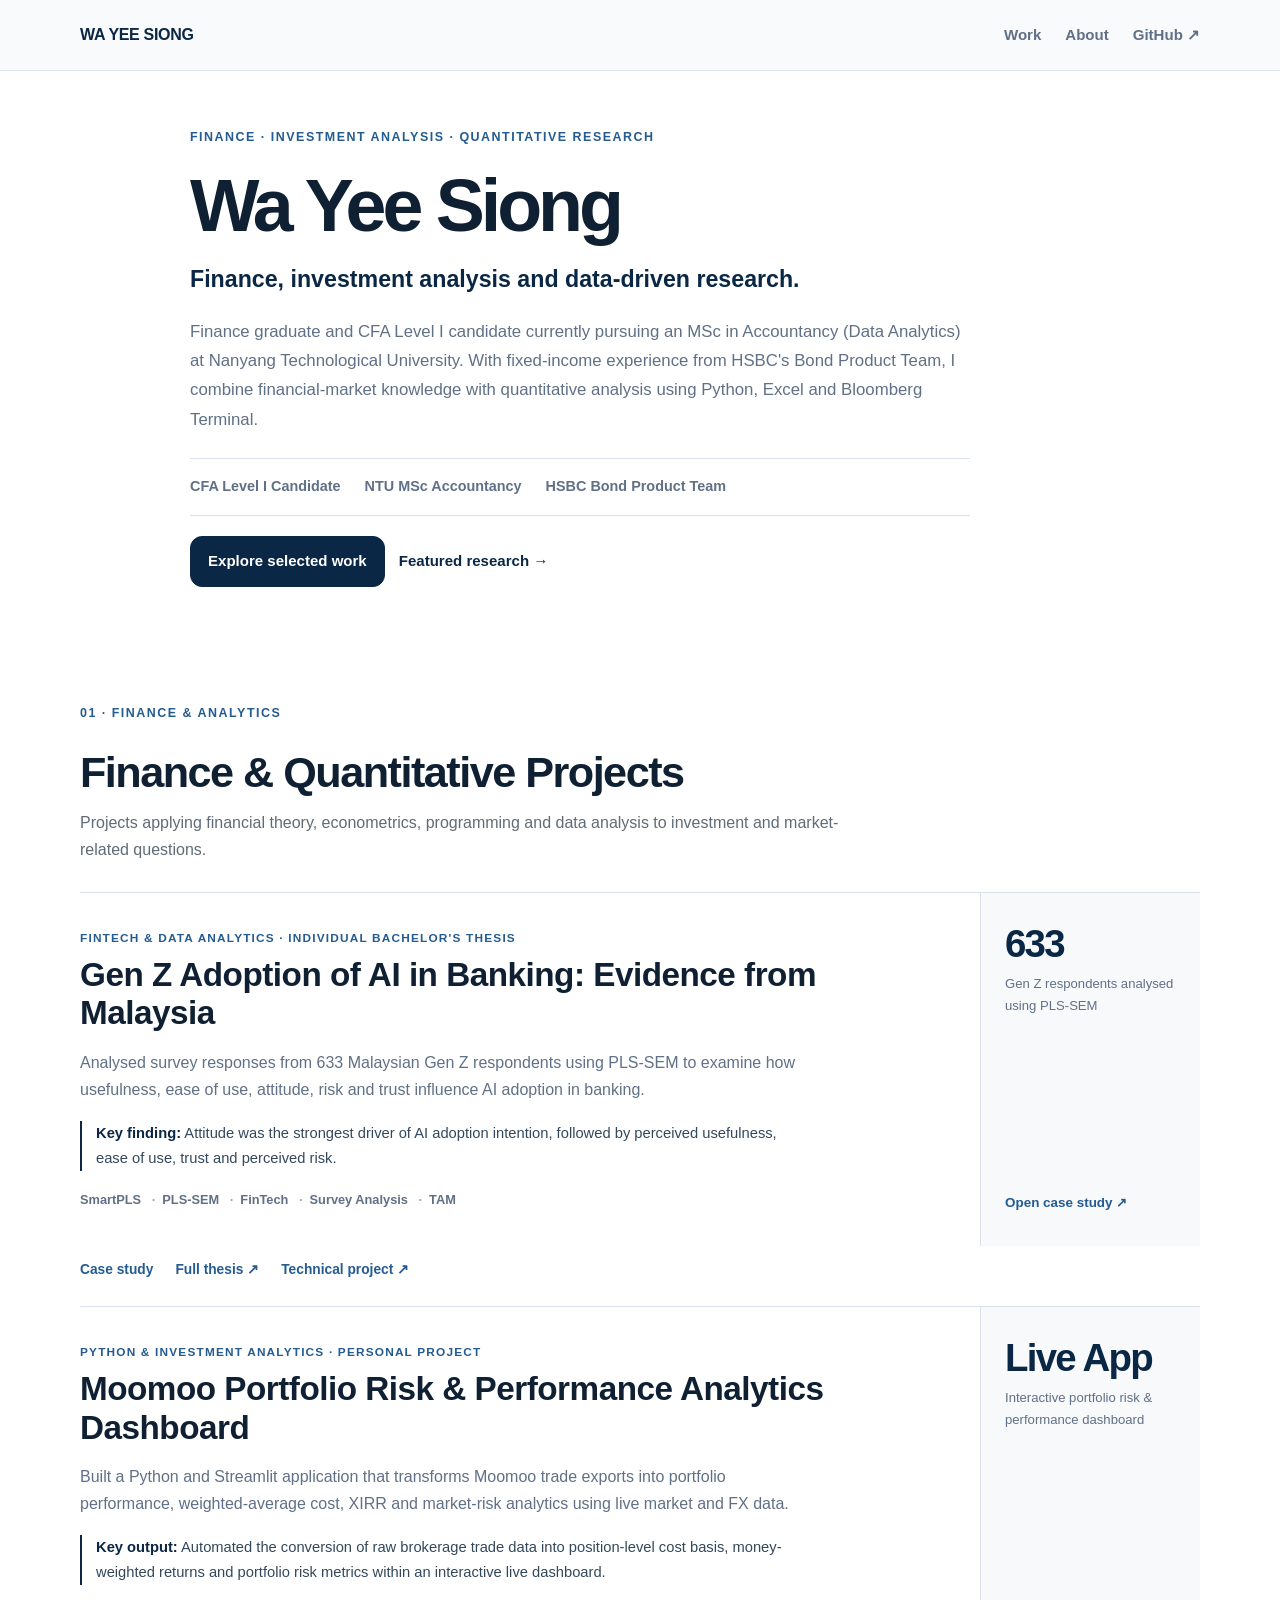
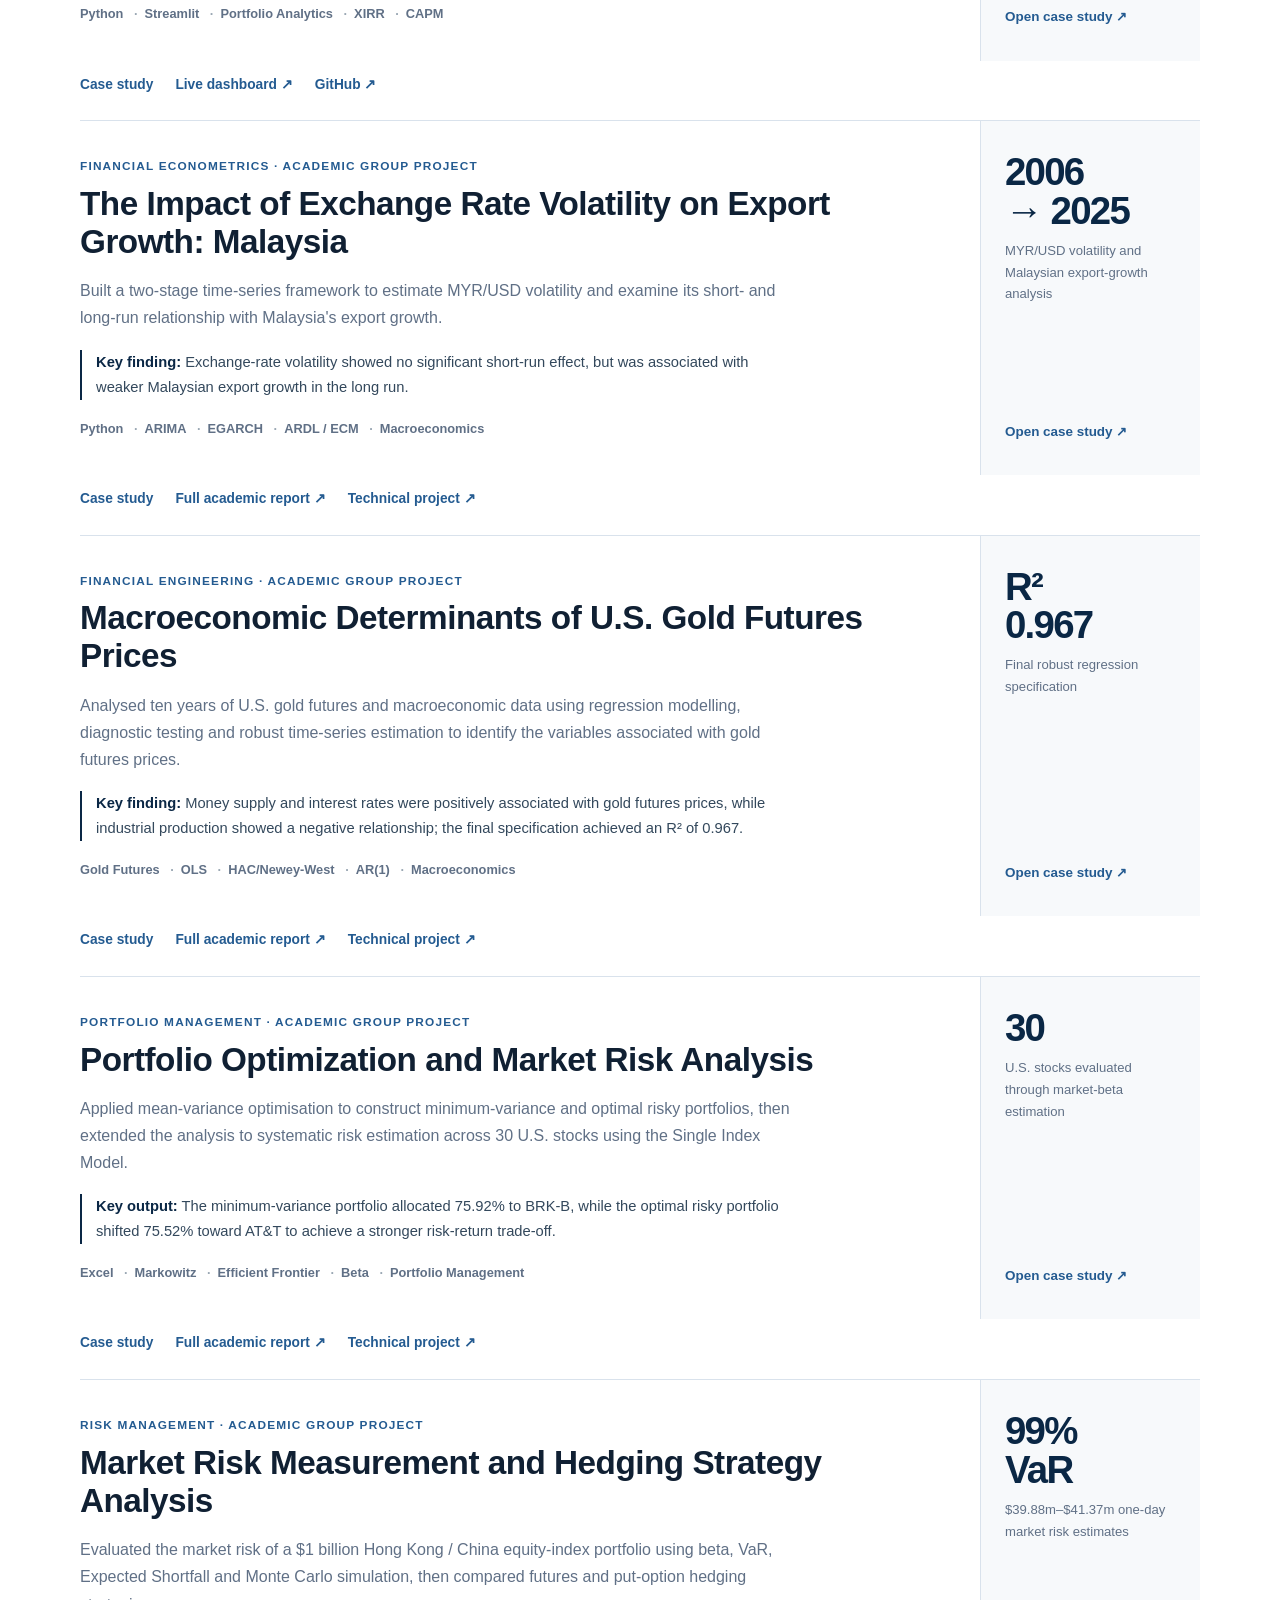
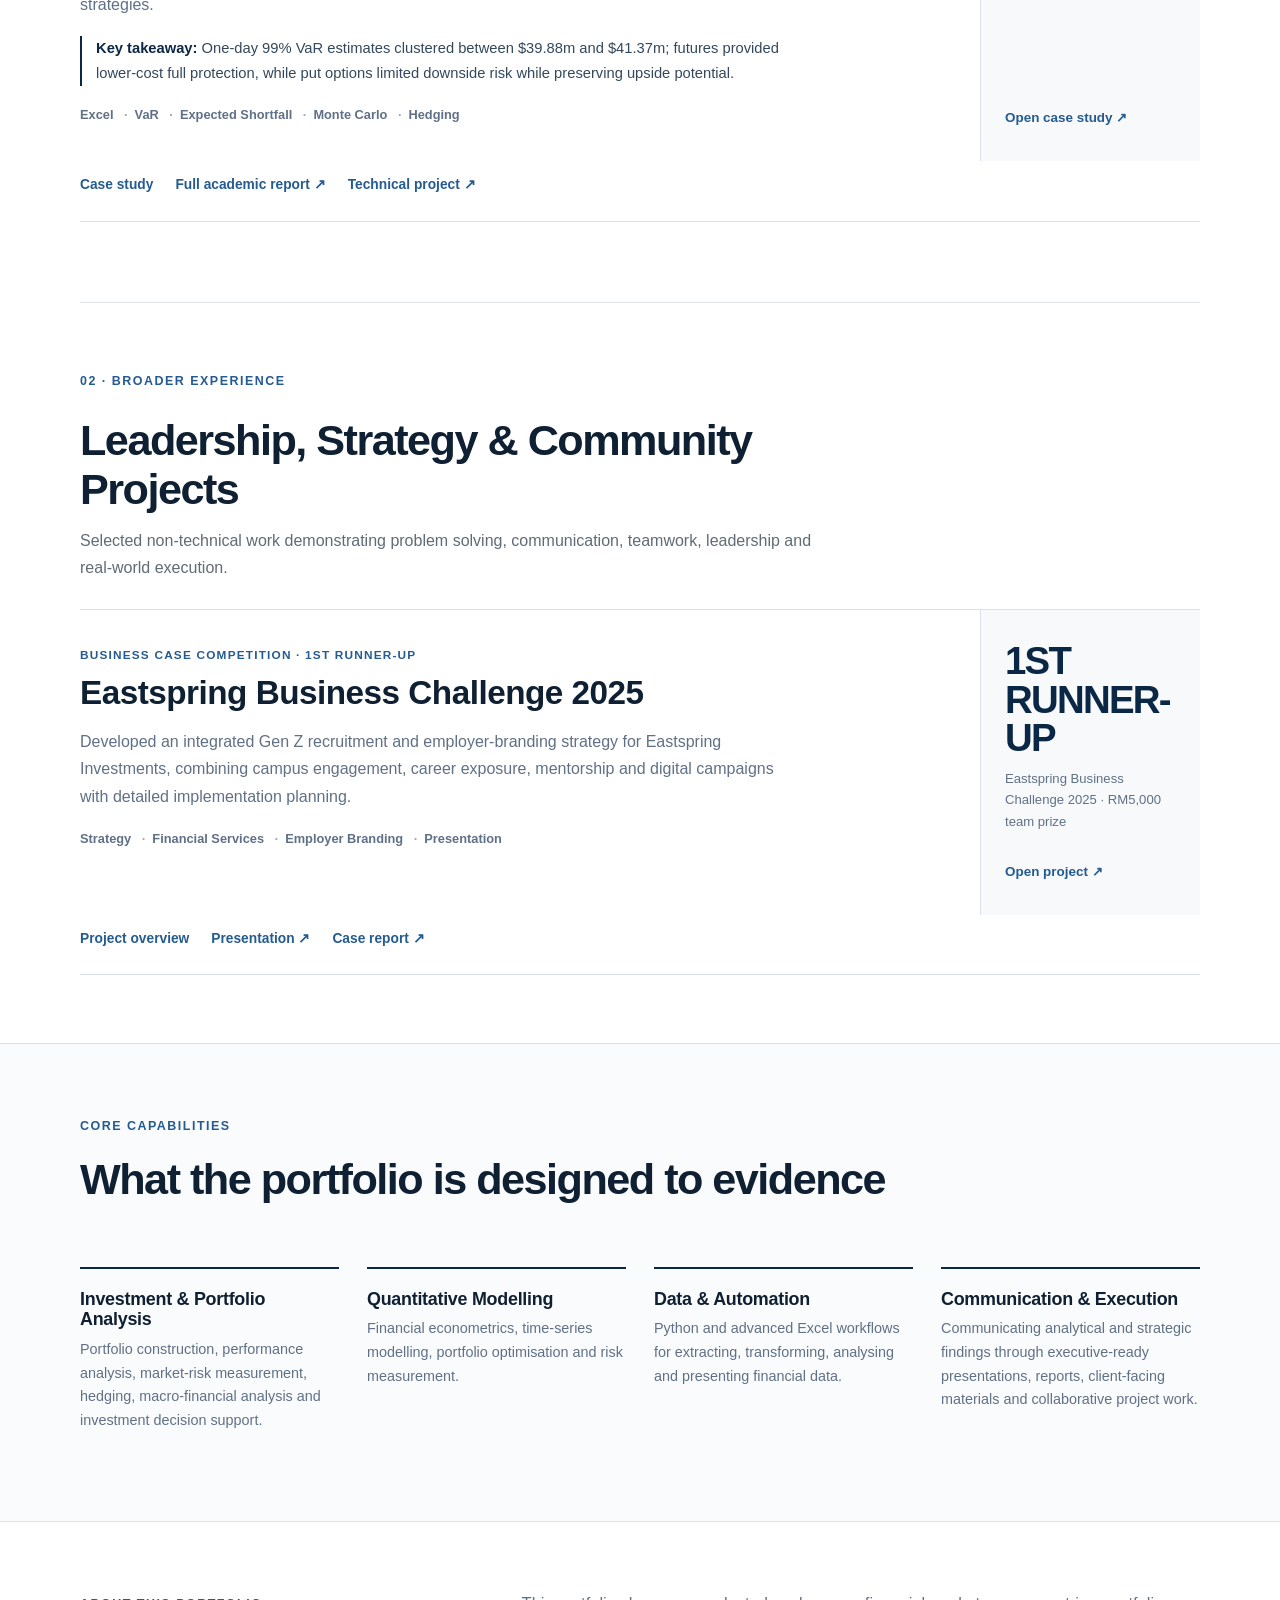
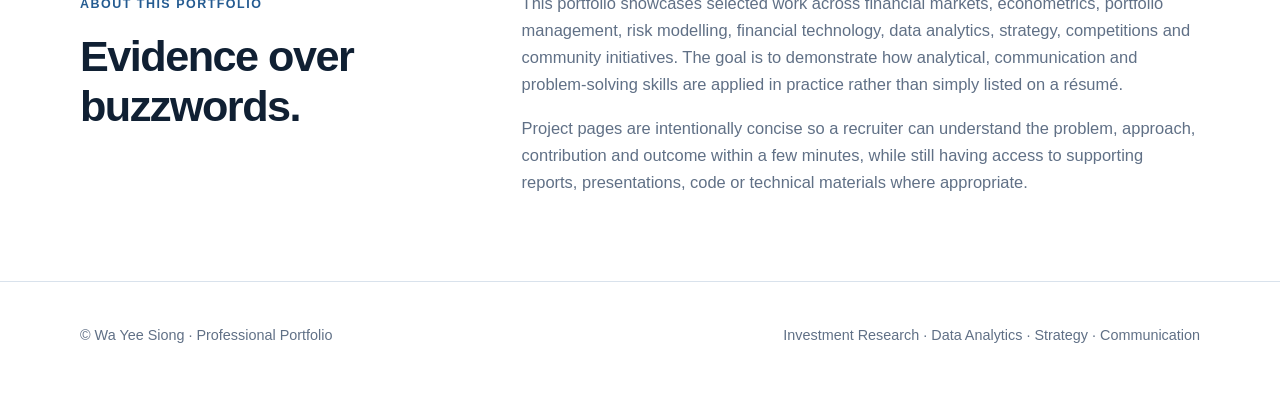
==== commit 52813e01: "Add Eastspring competition project to portfolio" ====
--- a/index.html
+++ b/index.html
@@ -622,35 +622,35 @@
           -->
 
           <article class="project-card">
-
+          
             <a
               class="project-main-link"
               href="project-eastspring-business-case.html"
-              aria-label="Open Eastspring Business Case Challenge project"
+              aria-label="Open Eastspring Business Challenge 2025 project"
             >
           
               <div class="project-copy">
           
                 <div class="project-kicker">
-                  Competition · Business Strategy
+                  Business Case Competition · 1st Runner-Up
                 </div>
           
                 <h3 class="project-title">
-                  Eastspring Business Case Challenge
+                  Eastspring Business Challenge 2025
                 </h3>
           
                 <p>
-                  Team-developed a Gen Z talent acquisition and employer-branding
-                  strategy for Eastspring Investments, combining market analysis,
-                  campus engagement, gamified advertising, career development
-                  programmes and a scalable student ambassador ecosystem.
+                  Developed an integrated Gen Z recruitment and employer-branding
+                  strategy for Eastspring Investments, combining campus engagement,
+                  career exposure, mentorship and digital campaigns with detailed
+                  implementation planning.
                 </p>
           
                 <div class="tags">
-                  <span class="tag">Business Strategy</span>
-                  <span class="tag">Market Research</span>
+                  <span class="tag">Strategy</span>
+                  <span class="tag">Financial Services</span>
                   <span class="tag">Employer Branding</span>
-                  <span class="tag">Project Planning</span>
+                  <span class="tag">Presentation</span>
                 </div>
           
               </div>
@@ -661,17 +661,17 @@
                 <div>
           
                   <div class="visual-stat">
-                    4<br>PILLARS
+                    1ST<br>RUNNER-UP
                   </div>
           
                   <div class="visual-label">
-                    Integrated Gen Z recruitment and engagement strategy
+                    Eastspring Business Challenge 2025 · RM5,000 team prize
                   </div>
           
                 </div>
           
                 <div class="visual-arrow">
-                  Open case study ↗
+                  Open project ↗
                 </div>
           
               </div>
@@ -682,11 +682,11 @@
             <div class="project-links">
           
               <a href="project-eastspring-business-case.html">
-                Case study
-              </a>
-          
-              <a
-                href="https://canva.link/r3kbm6il2vkcgna"
+                Project overview
+              </a>
+          
+              <a
+                href="https://canva.link/gupi6ijlaqlojj3"
                 target="_blank"
                 rel="noopener"
               >
@@ -698,7 +698,7 @@
                 target="_blank"
                 rel="noopener"
               >
-                Full report ↗
+                Case report ↗
               </a>
           
             </div>
--- a/styles.css
+++ b/styles.css
@@ -1636,3 +1636,68 @@
 html {
   scroll-behavior: smooth;
 }
+
+/* =========================================================
+   EASTSPRING BUSINESS CHALLENGE — COMPETITION GALLERY
+   ========================================================= */
+
+.competition-gallery {
+  display: grid;
+  grid-template-columns: repeat(2, minmax(0, 1fr));
+  gap: 18px;
+  margin-top: 28px;
+}
+
+.competition-photo {
+  margin: 0;
+}
+
+.competition-photo-wide {
+  grid-column: 1 / -1;
+}
+
+.competition-photo img {
+  display: block;
+  width: 100%;
+  height: 320px;
+  object-fit: cover;
+
+  border-radius: 16px;
+  border: 1px solid var(--line);
+}
+
+.competition-photo-wide img {
+  height: auto;
+  max-height: 560px;
+  object-fit: contain;
+}
+
+.competition-photo figcaption {
+  margin-top: 9px;
+
+  font-size: 0.86rem;
+  line-height: 1.5;
+
+  color: var(--muted);
+}
+
+
+/* ---------- MOBILE ---------- */
+
+@media (max-width: 760px) {
+
+  .competition-gallery {
+    grid-template-columns: 1fr;
+  }
+
+  .competition-photo-wide {
+    grid-column: auto;
+  }
+
+  .competition-photo img,
+  .competition-photo-wide img {
+    height: auto;
+    max-height: none;
+  }
+
+}
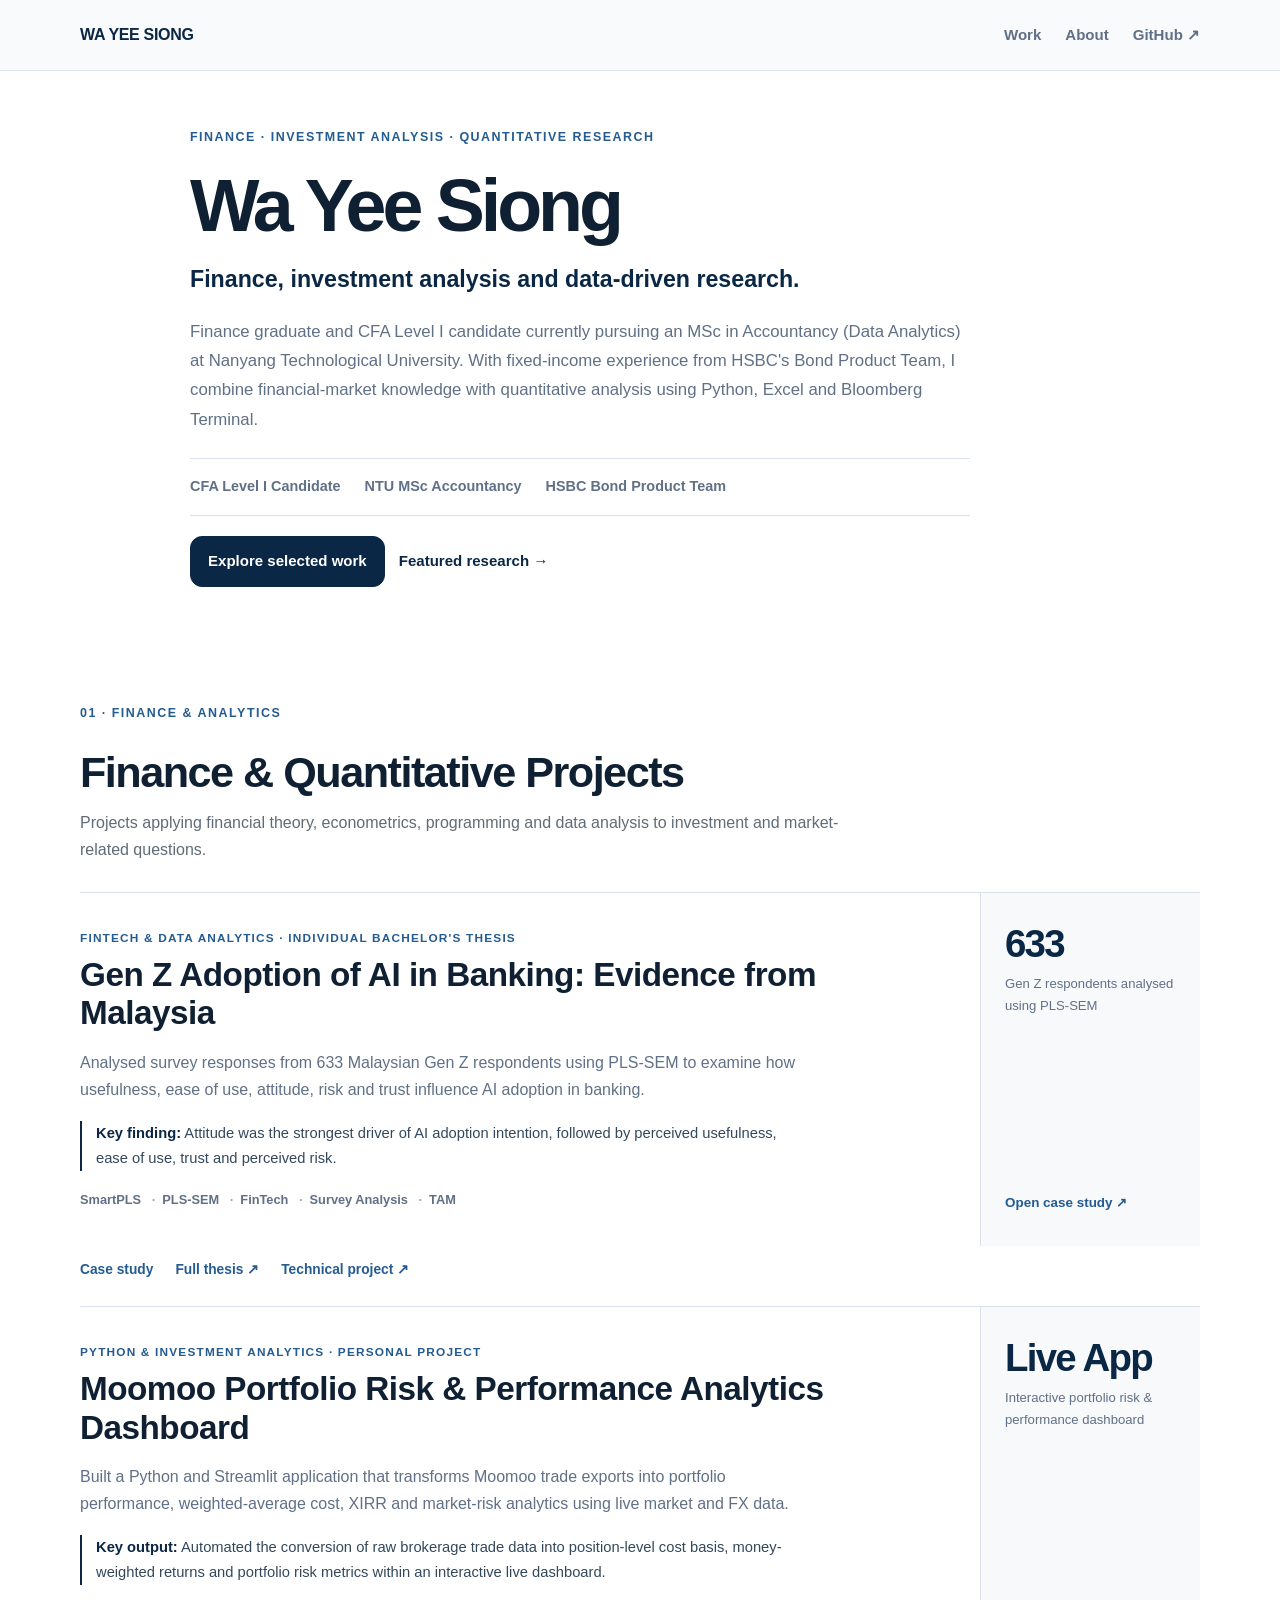
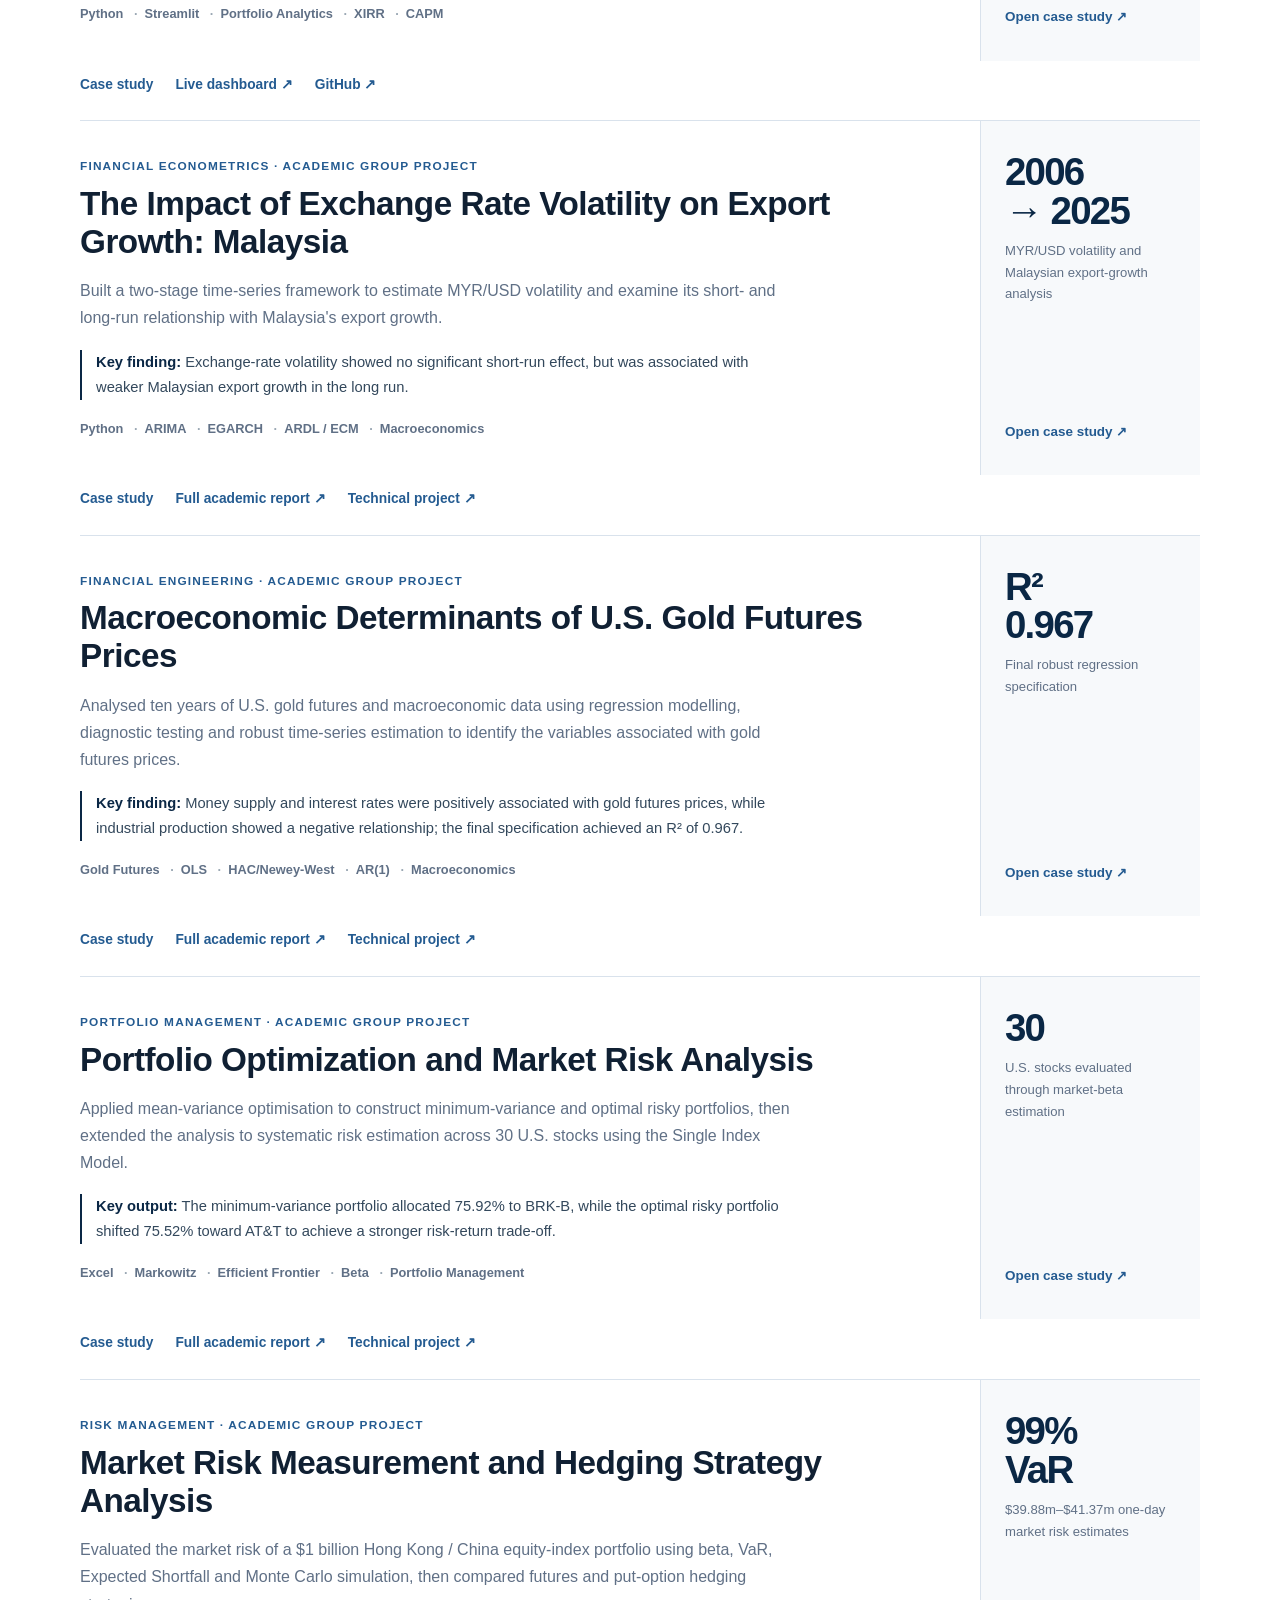
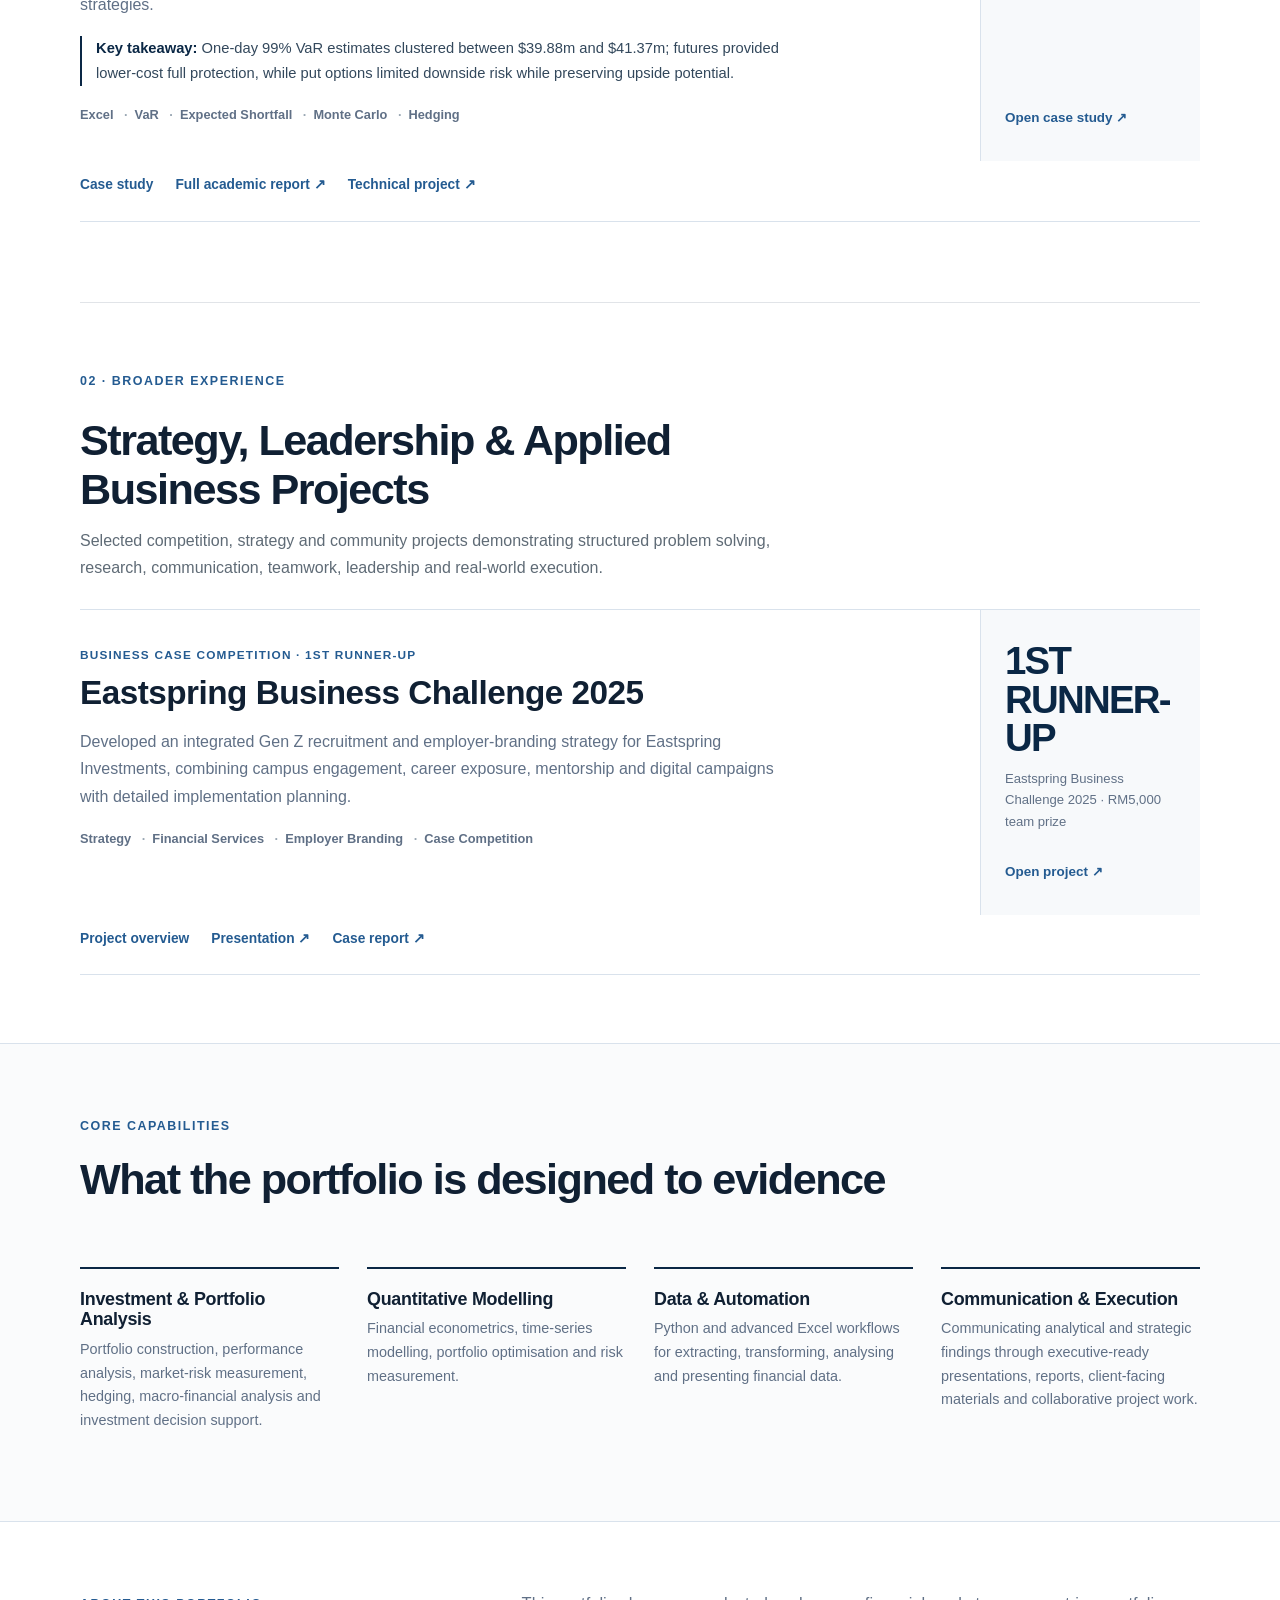
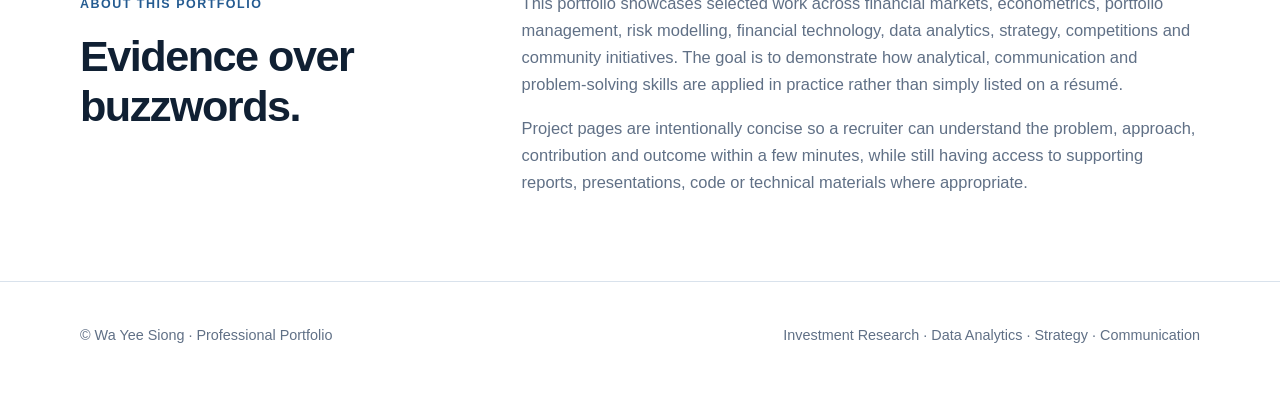
==== commit 4b700e10: "Update index.html" ====
--- a/index.html
+++ b/index.html
@@ -600,27 +600,25 @@
 
         <div class="project-group project-group-secondary">
 
-          <div class="project-group-header">
-            <div class="eyebrow">02 · Broader Experience</div>
-
-            <h2>Leadership, Strategy & Community Projects</h2>
-
+         <div class="project-group-header">
+          
+            <div class="eyebrow">
+              02 · Broader Experience
+            </div>
+          
+            <h2>
+              Strategy, Leadership & Applied Business Projects
+            </h2>
+          
             <p>
-              Selected non-technical work demonstrating problem solving,
-              communication, teamwork, leadership and real-world execution.
+              Selected competition, strategy and community projects demonstrating
+              structured problem solving, research, communication, teamwork,
+              leadership and real-world execution.
             </p>
+          
           </div>
 
-
-          <!--
-          ============================================================
-          EXAMPLE PROJECT CARD
-
-          Replace this with your actual project.
-          Duplicate the <article> block for additional projects.
-          ============================================================
-          -->
-
+          
           <article class="project-card">
           
             <a
@@ -650,7 +648,7 @@
                   <span class="tag">Strategy</span>
                   <span class="tag">Financial Services</span>
                   <span class="tag">Employer Branding</span>
-                  <span class="tag">Presentation</span>
+                  <span class="tag">Case Competition</span>
                 </div>
           
               </div>
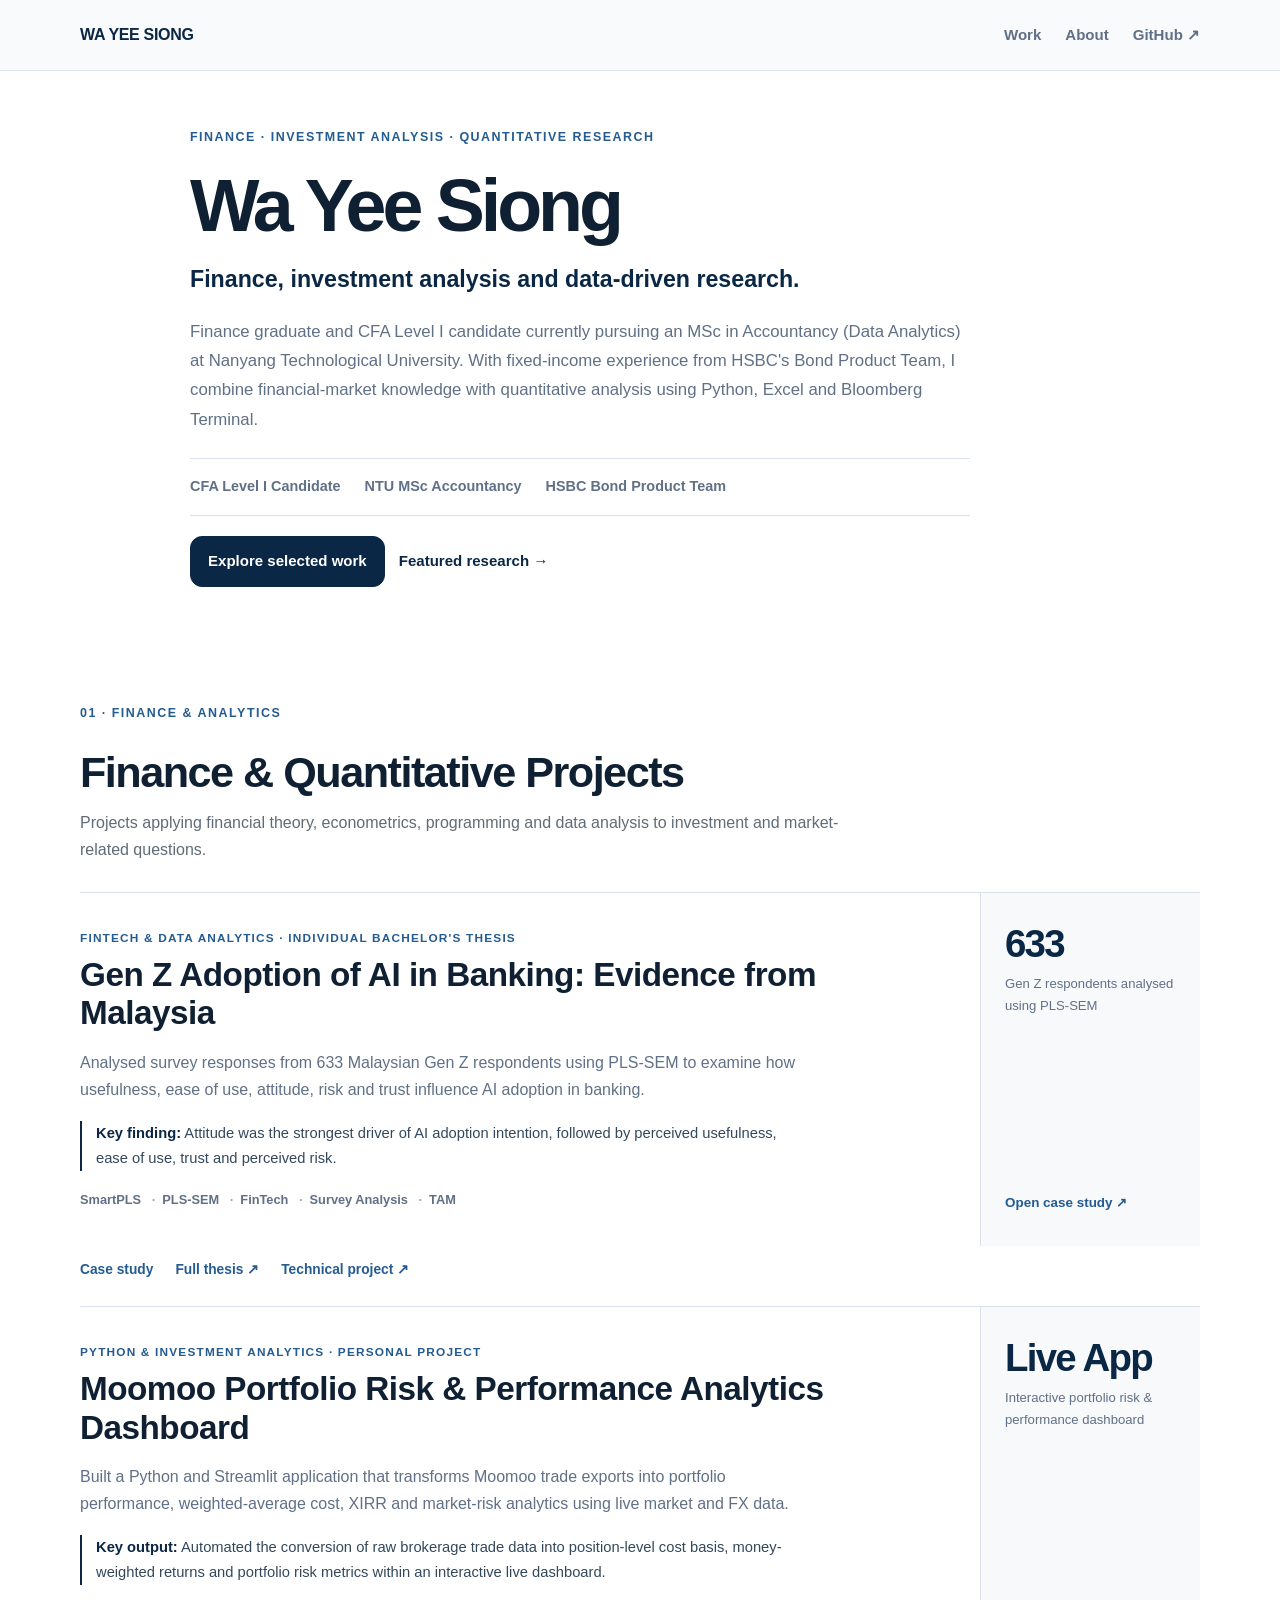
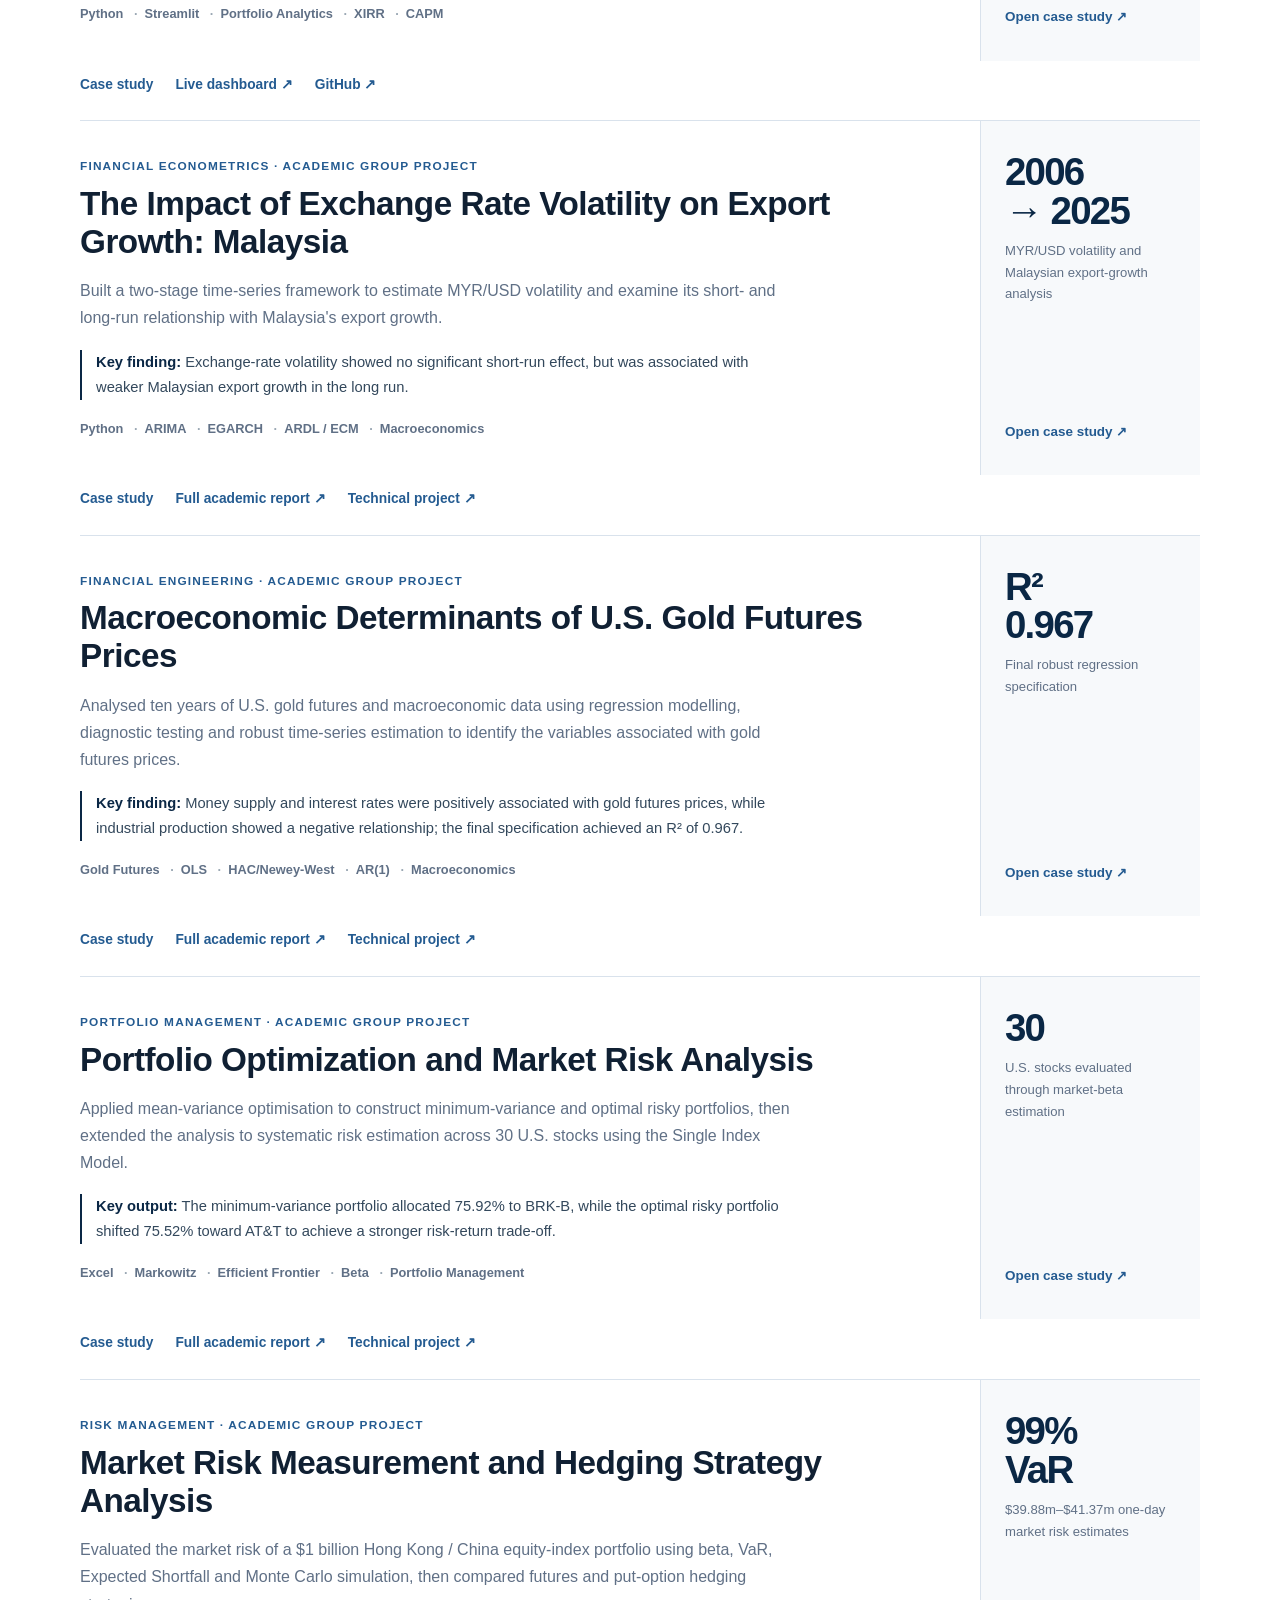
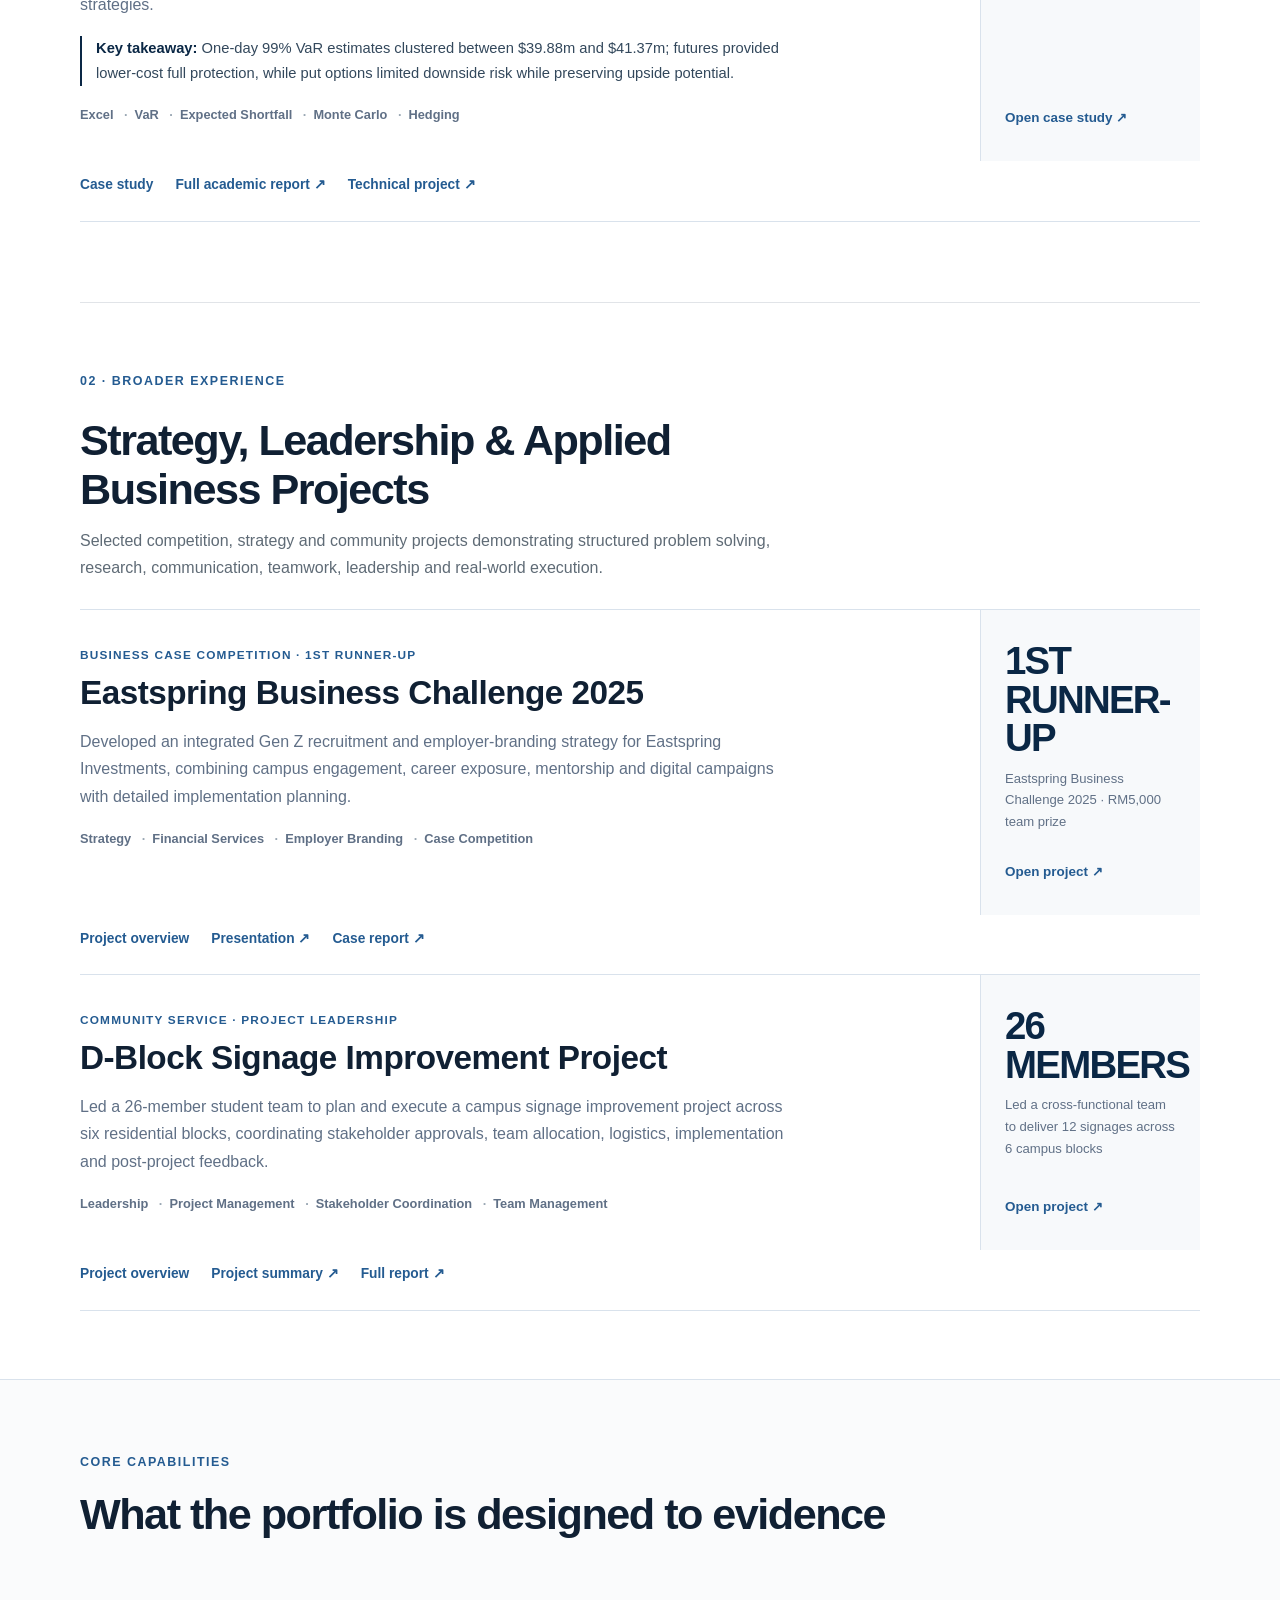
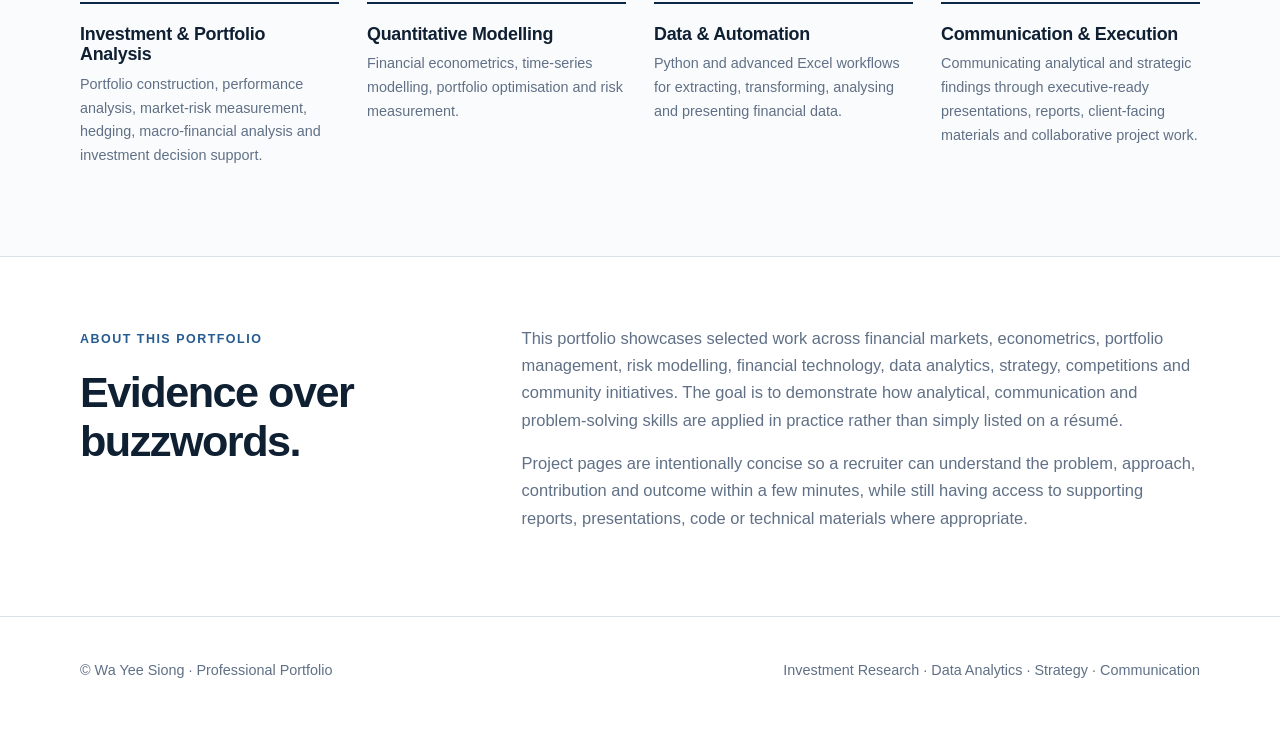
==== commit 8bd5f8cb: "Update index.html" ====
--- a/index.html
+++ b/index.html
@@ -703,6 +703,90 @@
           
           </article>
 
+          
+          <article class="project-card">
+          
+            <a
+              class="project-main-link"
+              href="project-d-block-signage.html"
+              aria-label="Open D-Block Signage Improvement Project"
+            >
+          
+              <div class="project-copy">
+          
+                <div class="project-kicker">
+                  Community Service · Project Leadership
+                </div>
+          
+                <h3 class="project-title">
+                  D-Block Signage Improvement Project
+                </h3>
+          
+                <p>
+                  Led a 26-member student team to plan and execute a campus signage
+                  improvement project across six residential blocks, coordinating
+                  stakeholder approvals, team allocation, logistics, implementation
+                  and post-project feedback.
+                </p>
+          
+                <div class="tags">
+                  <span class="tag">Leadership</span>
+                  <span class="tag">Project Management</span>
+                  <span class="tag">Stakeholder Coordination</span>
+                  <span class="tag">Team Management</span>
+                </div>
+          
+              </div>
+          
+          
+              <div class="project-visual">
+          
+                <div>
+          
+                  <div class="visual-stat">
+                    26<br>MEMBERS
+                  </div>
+          
+                  <div class="visual-label">
+                    Led a cross-functional team to deliver 12 signages across 6 campus blocks
+                  </div>
+          
+                </div>
+          
+                <div class="visual-arrow">
+                  Open project ↗
+                </div>
+          
+              </div>
+          
+            </a>
+          
+          
+            <div class="project-links">
+          
+              <a href="project-d-block-signage.html">
+                Project overview
+              </a>
+          
+              <a
+                href="assets/d-block-signage-project-summary.pdf"
+                target="_blank"
+                rel="noopener"
+              >
+                Project summary ↗
+              </a>
+          
+              <a
+                href="assets/d-block-signage-full-report.pdf"
+                target="_blank"
+                rel="noopener"
+              >
+                Full report ↗
+              </a>
+          
+            </div>
+          
+          </article>
         </div>
 
       </div>
--- a/styles.css
+++ b/styles.css
@@ -123,7 +123,13 @@
 .finding { border-left: 4px solid var(--accent); background: #fbf8f2; padding: 18px; border-radius: 0 12px 12px 0; }
 .finding strong { color: var(--navy); }
 .finding p { color: var(--muted); font-size: .9rem; margin: 7px 0 0; }
-.callout { background: linear-gradient(135deg, #eaf3fb, #f8fbfe); border: 1px solid #ccdfef; border-radius: 16px; padding: 22px; }
+.callout {
+  background: linear-gradient(135deg, #eaf3fb, #f8fbfe);
+  border: 1px solid #ccdfef;
+  border-radius: 16px;
+  padding: 22px;
+  margin-top: 22px;
+}
 .callout strong { color: var(--navy); }
 
 @media (max-width: 920px) {
@@ -1701,3 +1707,55 @@
   }
 
 }
+
+/* =========================================================
+   PROJECT SIDEBAR — TAG & BUTTON FIX
+   ========================================================= */
+
+.sidebar-card .tags {
+  display: flex;
+  flex-wrap: wrap;
+  gap: 8px;
+  margin-top: 20px;
+}
+
+.sidebar-card .tag {
+  display: inline-flex;
+  align-items: center;
+
+  padding: 6px 10px;
+
+  background: rgba(255, 255, 255, 0.09);
+  border: 1px solid rgba(255, 255, 255, 0.17);
+  border-radius: 999px;
+
+  color: #ffffff;
+  font-size: 0.78rem;
+  font-weight: 700;
+  line-height: 1.25;
+
+  white-space: nowrap;
+}
+
+.sidebar-card .button {
+  display: flex;
+  width: 100%;
+  white-space: nowrap;
+}
+
+@media (max-width: 560px) {
+
+  .sidebar-card {
+    padding: 24px;
+  }
+
+  .sidebar-card .tags {
+    gap: 7px;
+  }
+
+  .sidebar-card .tag {
+    font-size: 0.75rem;
+    padding: 6px 9px;
+  }
+
+}
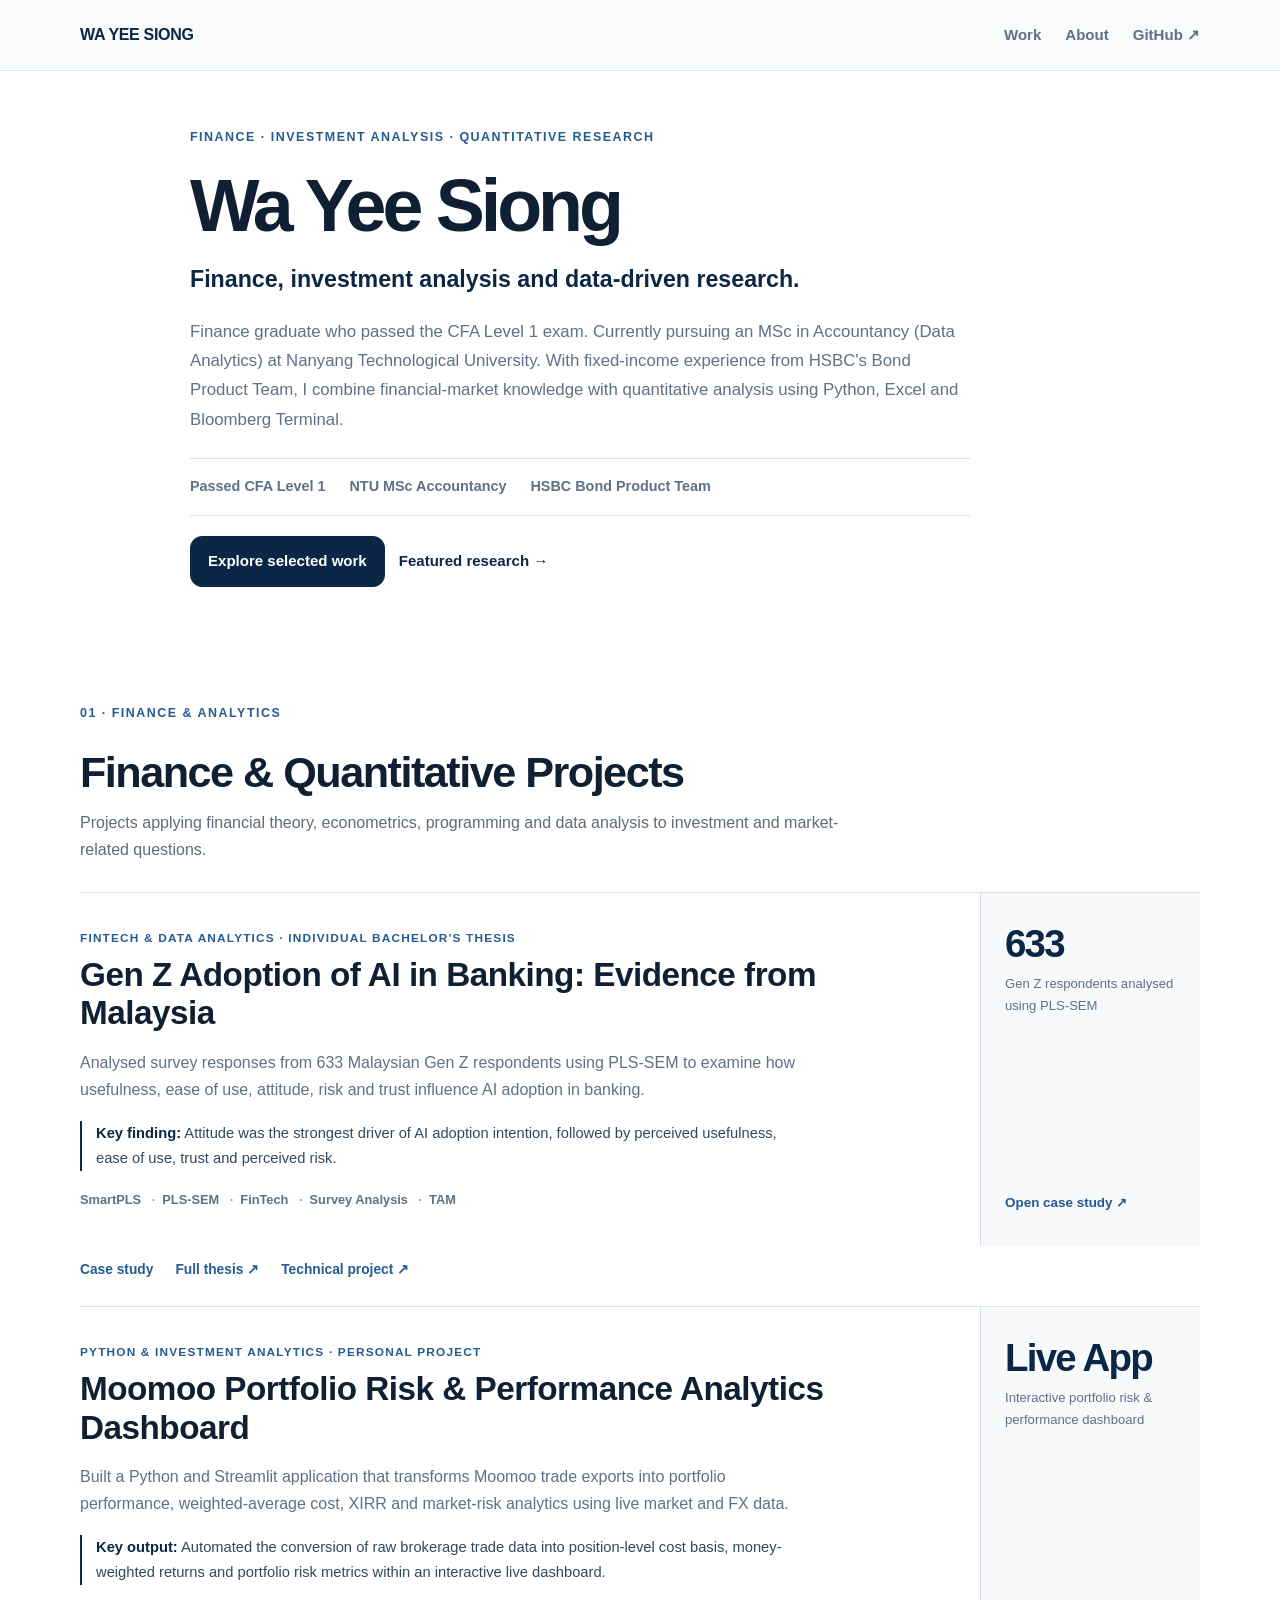
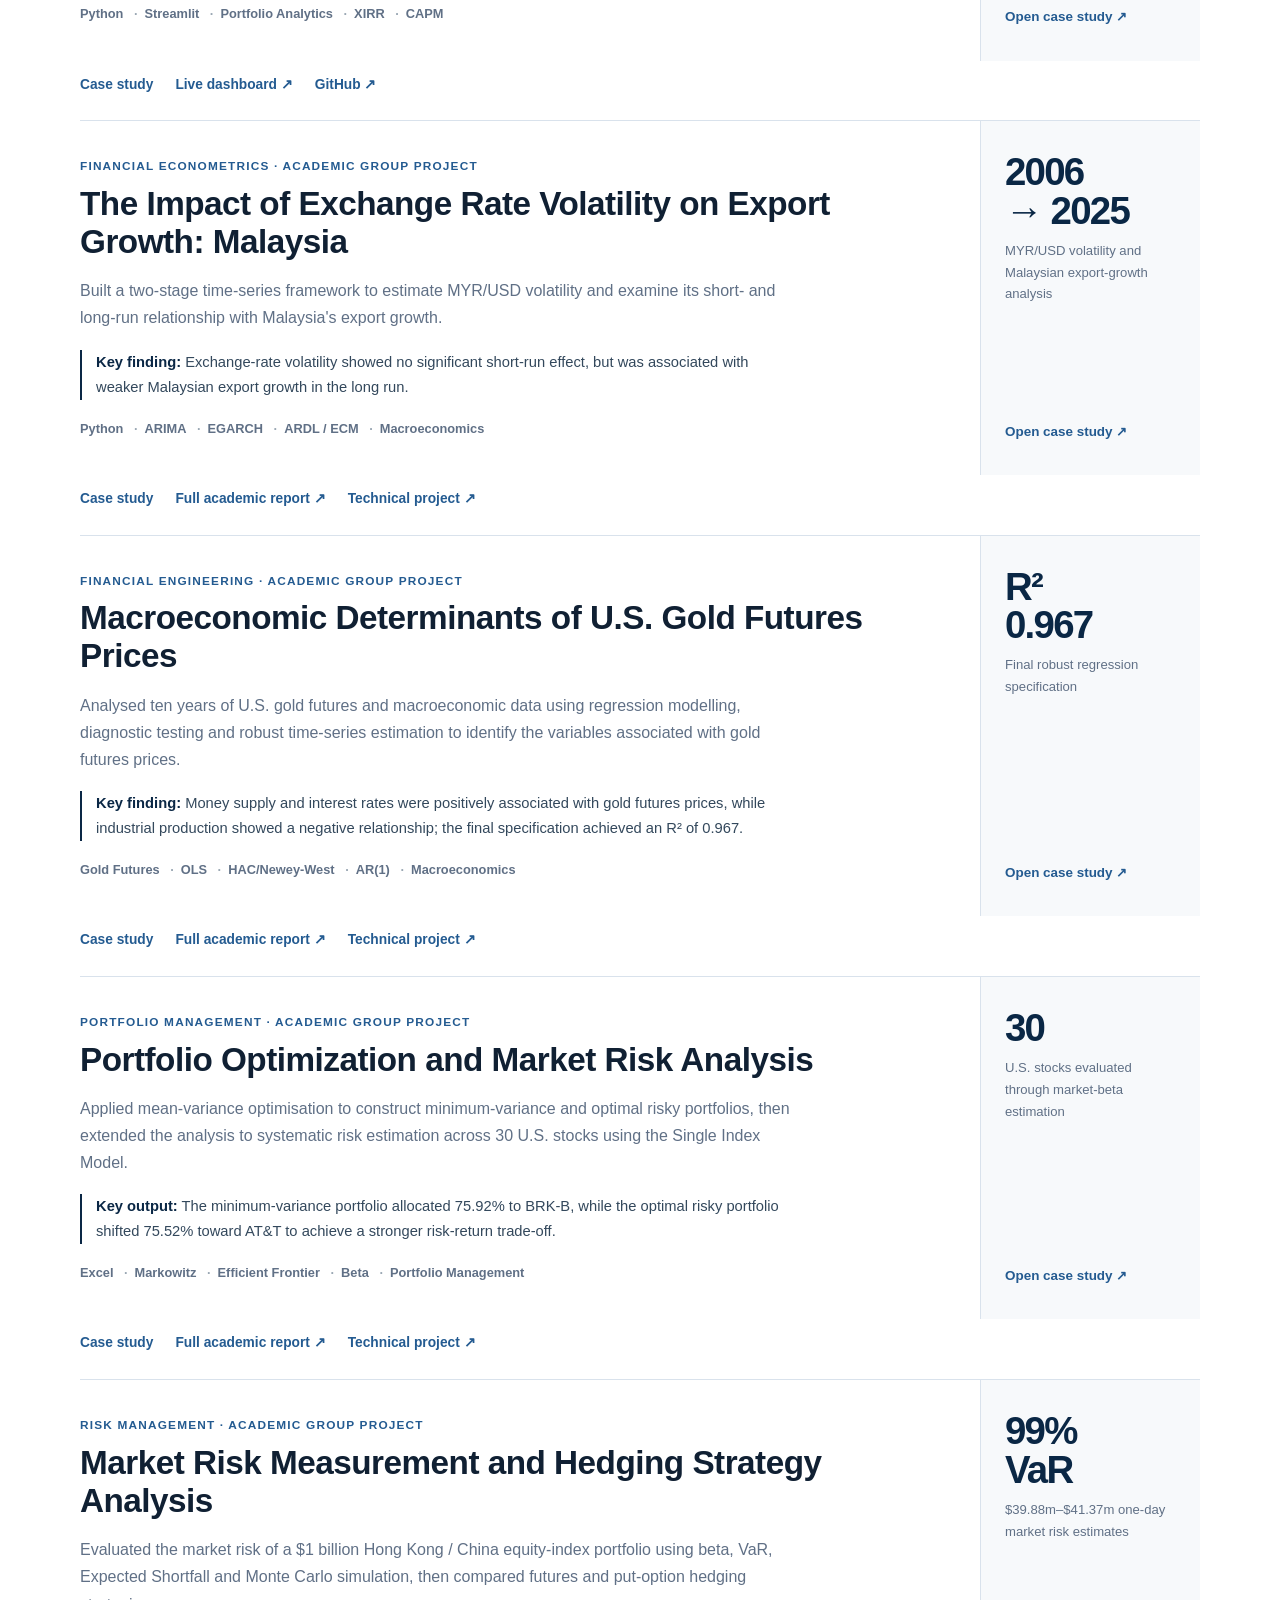
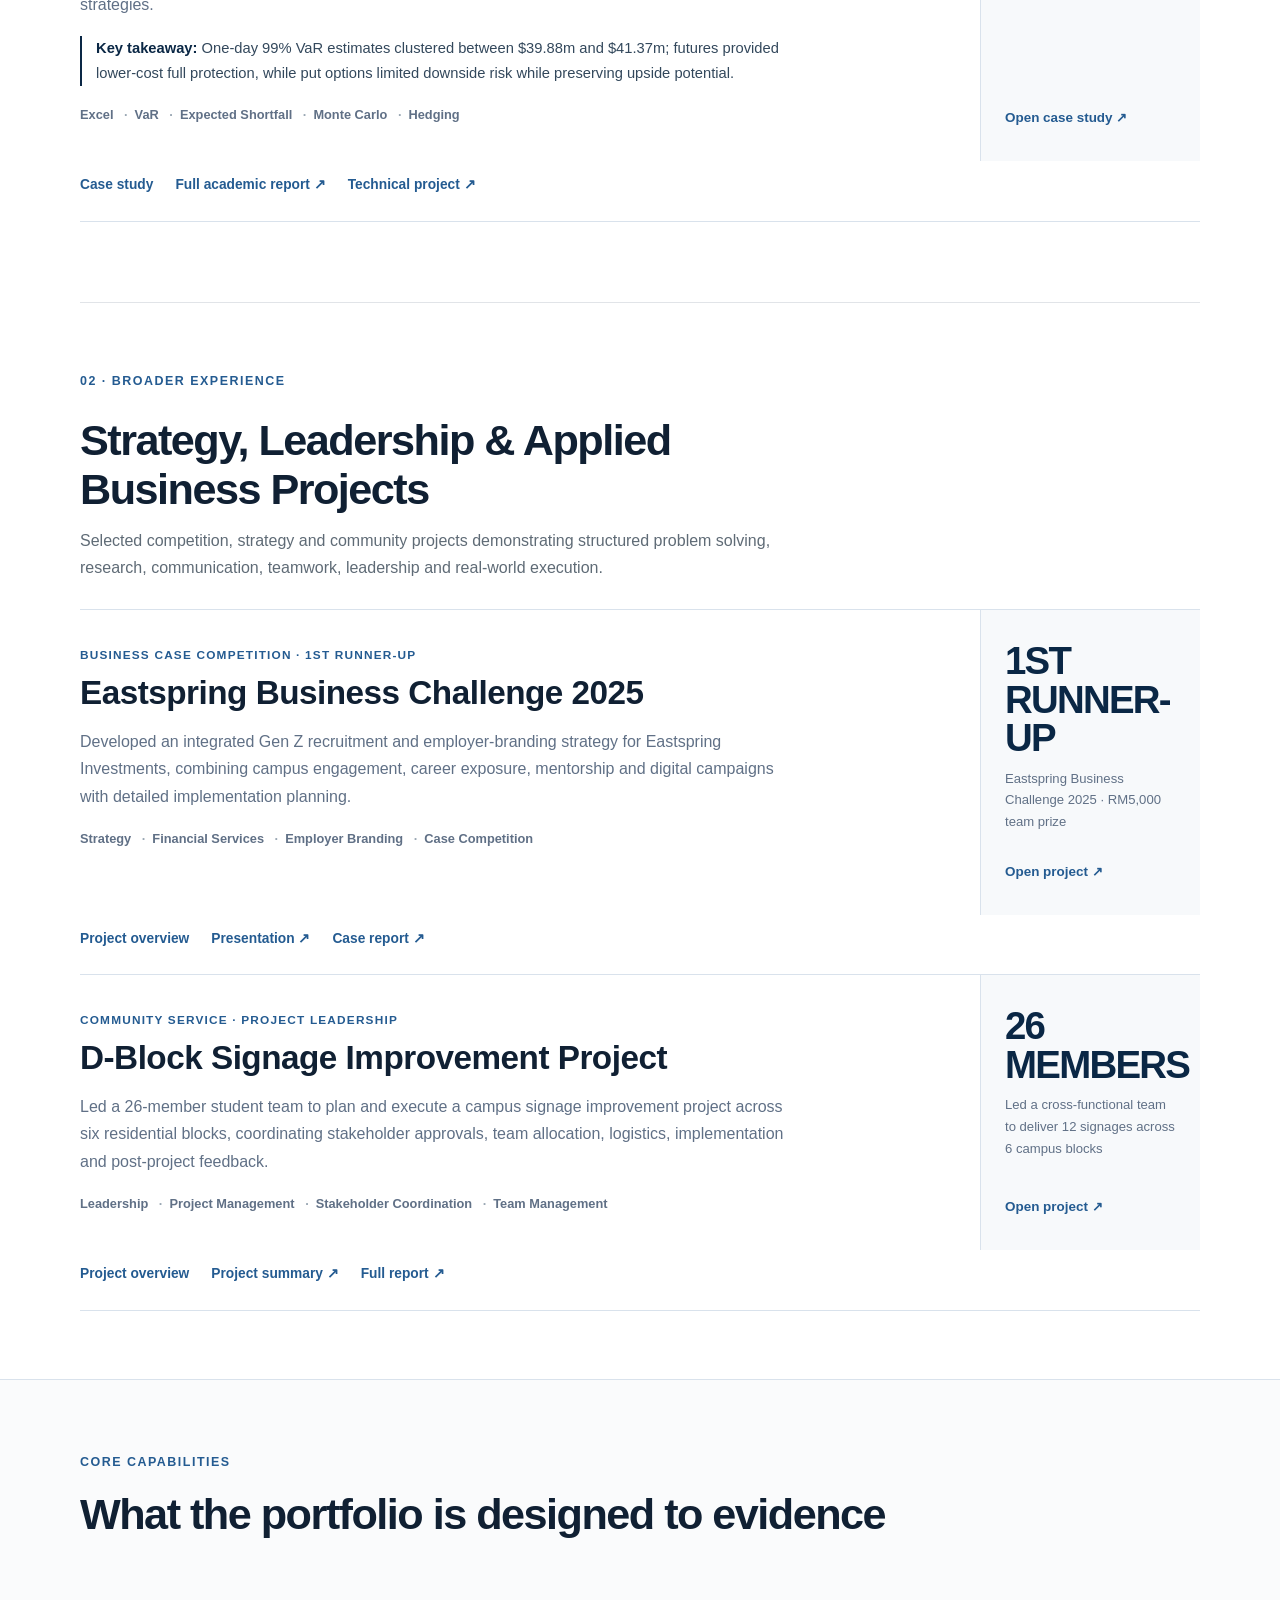
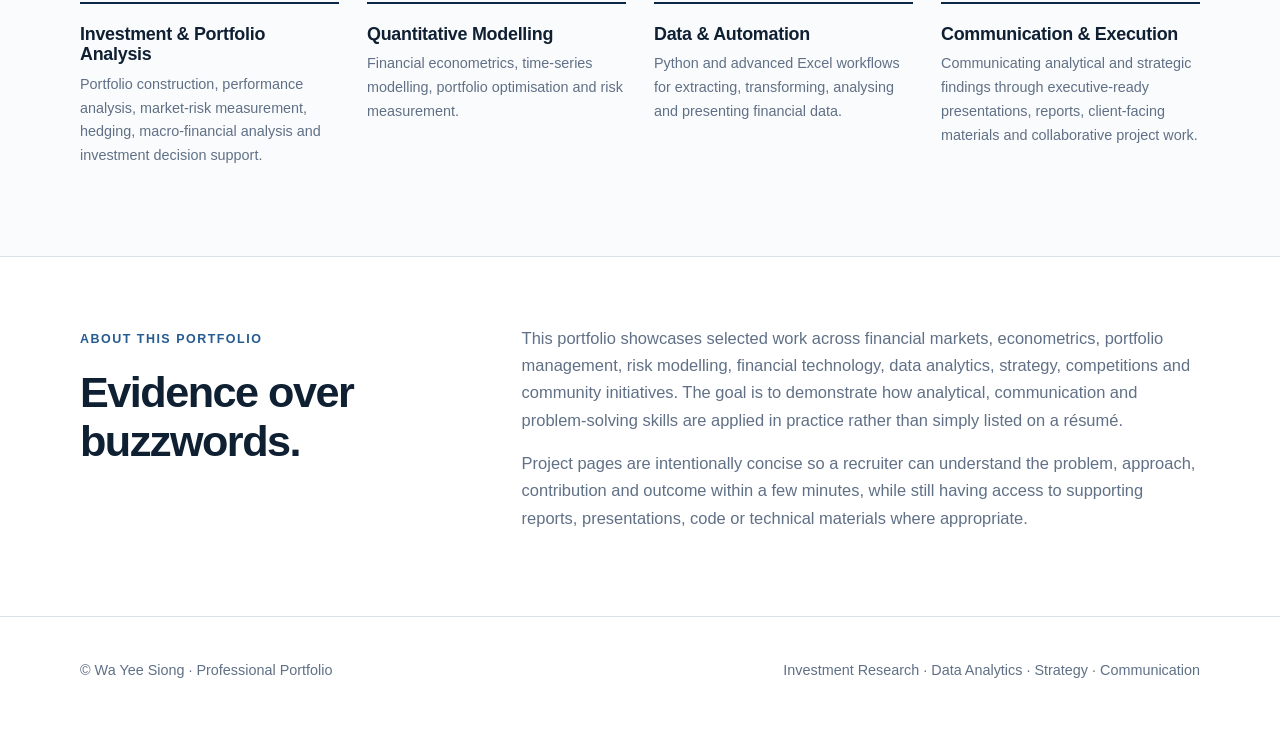
==== commit 2ef36c39: "Update index.html" ====
--- a/index.html
+++ b/index.html
@@ -46,7 +46,7 @@
       </p>
   
       <p class="lead">
-        Finance graduate and CFA Level I candidate currently pursuing an MSc in
+        Finance graduate who passed the CFA Level 1 exam. Currently pursuing an MSc in
         Accountancy (Data Analytics) at Nanyang Technological University.
         With fixed-income experience from HSBC's Bond Product Team, I combine
         financial-market knowledge with quantitative analysis using Python,
@@ -54,7 +54,7 @@
       </p>
   
       <div class="hero-credentials">
-        <span>CFA Level I Candidate</span>
+        <span>Passed CFA Level 1</span>
         <span>NTU MSc Accountancy</span>
         <span>HSBC Bond Product Team</span>
       </div>
@@ -601,7 +601,7 @@
         <div class="project-group project-group-secondary">
 
          <div class="project-group-header">
-          
+         
             <div class="eyebrow">
               02 · Broader Experience
             </div>
@@ -618,7 +618,9 @@
           
           </div>
 
-          
+          <div class="project-list"> 
+
+          <!-- EASTSPRING PROJECT -->
           <article class="project-card">
           
             <a
@@ -703,7 +705,7 @@
           
           </article>
 
-          
+          <!-- D-BLOCK PROJECT -->
           <article class="project-card">
           
             <a
@@ -785,7 +787,7 @@
               </a>
           
             </div>
-          
+          </div>
           </article>
         </div>
 
--- a/styles.css
+++ b/styles.css
@@ -108,7 +108,6 @@
 .sidebar-card { position: sticky; top: 96px; background: var(--navy); color: white; border-radius: var(--radius); padding: 28px; }
 .sidebar-card p { color: rgba(255,255,255,.72); }
 .sidebar-card .tag { background: rgba(255,255,255,.09); border-color: rgba(255,255,255,.17); color: white; }
-.sidebar-card .button { margin-top: 18px; width: 100%; border-color: white; background: white; color: var(--navy); }
 .article-section { background: white; border: 1px solid var(--line); border-radius: var(--radius); padding: 34px; margin-bottom: 18px; }
 .article-section p:last-child { margin-bottom: 0; }
 .article-section ul { margin: 14px 0 0 20px; padding: 0; }
@@ -924,45 +923,7 @@
   border-color: #0a2745;
   color: #ffffff;
 }
-/* Moomoo sidebar resource links */
-
-.moomoo-project .sidebar-links {
-  display: flex;
-  flex-direction: column;
-  gap: 0.65rem;
-}
-
-.moomoo-project .sidebar-links a {
-  display: block;
-  padding: 0.75rem 0.9rem;
-
-  border: 1px solid #d6e0e8;
-  border-radius: 7px;
-
-  background: #ffffff;
-  color: #0a5b9f;
-
-  text-decoration: none;
-  font-weight: 700;
-
-  transition: transform 0.2s ease, border-color 0.2s ease;
-}
-
-.moomoo-project .sidebar-links a:hover {
-  transform: translateY(-1px);
-  border-color: #9fb2c3;
-}
-
-.moomoo-project .moomoo-resource-links {
-  display: flex;
-  flex-direction: column;
-  gap: 0.75rem;
-}
-
-.moomoo-project .moomoo-resource-links .project-action {
-  width: 100%;
-  box-sizing: border-box;
-}
+
 
 /* =========================================================
    PORTFOLIO REFINEMENT — 2026
@@ -1739,8 +1700,30 @@
 
 .sidebar-card .button {
   display: flex;
+  align-items: center;
+  justify-content: center;
+
   width: 100%;
-  white-space: nowrap;
+  min-height: 64px;
+  box-sizing: border-box;
+
+  margin-top: 18px;
+  padding: 12px 16px;
+
+  background: #ffffff;
+  color: var(--navy);
+  border: 1px solid #ffffff;
+  border-radius: 16px;
+
+  text-align: center;
+  white-space: normal;
+  word-break: normal;
+  overflow-wrap: break-word;
+  line-height: 1.35;
+}
+
+.sidebar-card .button + .button {
+  margin-top: 14px;
 }
 
 @media (max-width: 560px) {
@@ -1759,3 +1742,115 @@
   }
 
 }
+
+/* =========================================================
+   D-BLOCK PROJECT GALLERY
+   ========================================================= */
+
+.dblock-gallery {
+  display: grid;
+  grid-template-columns: repeat(2, minmax(0, 1fr));
+  gap: 18px;
+  margin-top: 28px;
+}
+
+.dblock-photo {
+  margin: 0;
+}
+
+.dblock-photo-wide {
+  grid-column: 1 / -1;
+}
+
+.dblock-photo img {
+  display: block;
+  width: 100%;
+  height: 340px;
+  object-fit: cover;
+  border-radius: 16px;
+  border: 1px solid var(--line);
+}
+
+.dblock-photo-wide img {
+  width: auto;
+  max-width: 100%;
+  max-height: 70vh;
+  height: auto;
+  object-fit: contain;
+  margin-left: auto;
+  margin-right: auto;
+}
+
+.dblock-photo figcaption {
+  margin-top: 9px;
+  font-size: 0.86rem;
+  line-height: 1.5;
+  color: var(--muted);
+}
+
+
+/* MOBILE */
+
+@media (max-width: 760px) {
+
+  .dblock-gallery {
+    grid-template-columns: 1fr;
+  }
+
+  .dblock-photo-wide {
+    grid-column: auto;
+  }
+
+  .dblock-photo:not(.dblock-photo-wide) img {
+    width: 100%;
+    height: auto;
+    max-height: none;
+  }
+
+  .dblock-photo-wide img {
+    width: auto;
+    max-width: 100%;
+    max-height: 70vh;
+    height: auto;
+    margin-left: auto;
+    margin-right: auto;
+  }
+
+}
+
+/* =========================================================
+   FINAL SIDEBAR BUTTON FIX
+   ========================================================= */
+
+.sidebar-card a.button {
+  display: flex;
+  align-items: center;
+  justify-content: center;
+
+  width: 100%;
+  min-width: 0;
+  box-sizing: border-box;
+
+  margin-top: 18px;
+  padding: 14px 12px;
+
+  background: #ffffff !important;
+  color: var(--navy) !important;
+  border: 1px solid #ffffff !important;
+  border-radius: 16px;
+
+  text-align: center;
+  text-decoration: none;
+  white-space: normal;
+  overflow-wrap: normal;
+  word-break: normal;
+
+  font-weight: 750;
+  line-height: 1.35;
+}
+
+.sidebar-card a.button:hover {
+  background: #f4f7fb !important;
+  color: var(--navy) !important;
+  transform: translateY(-1px);
+}
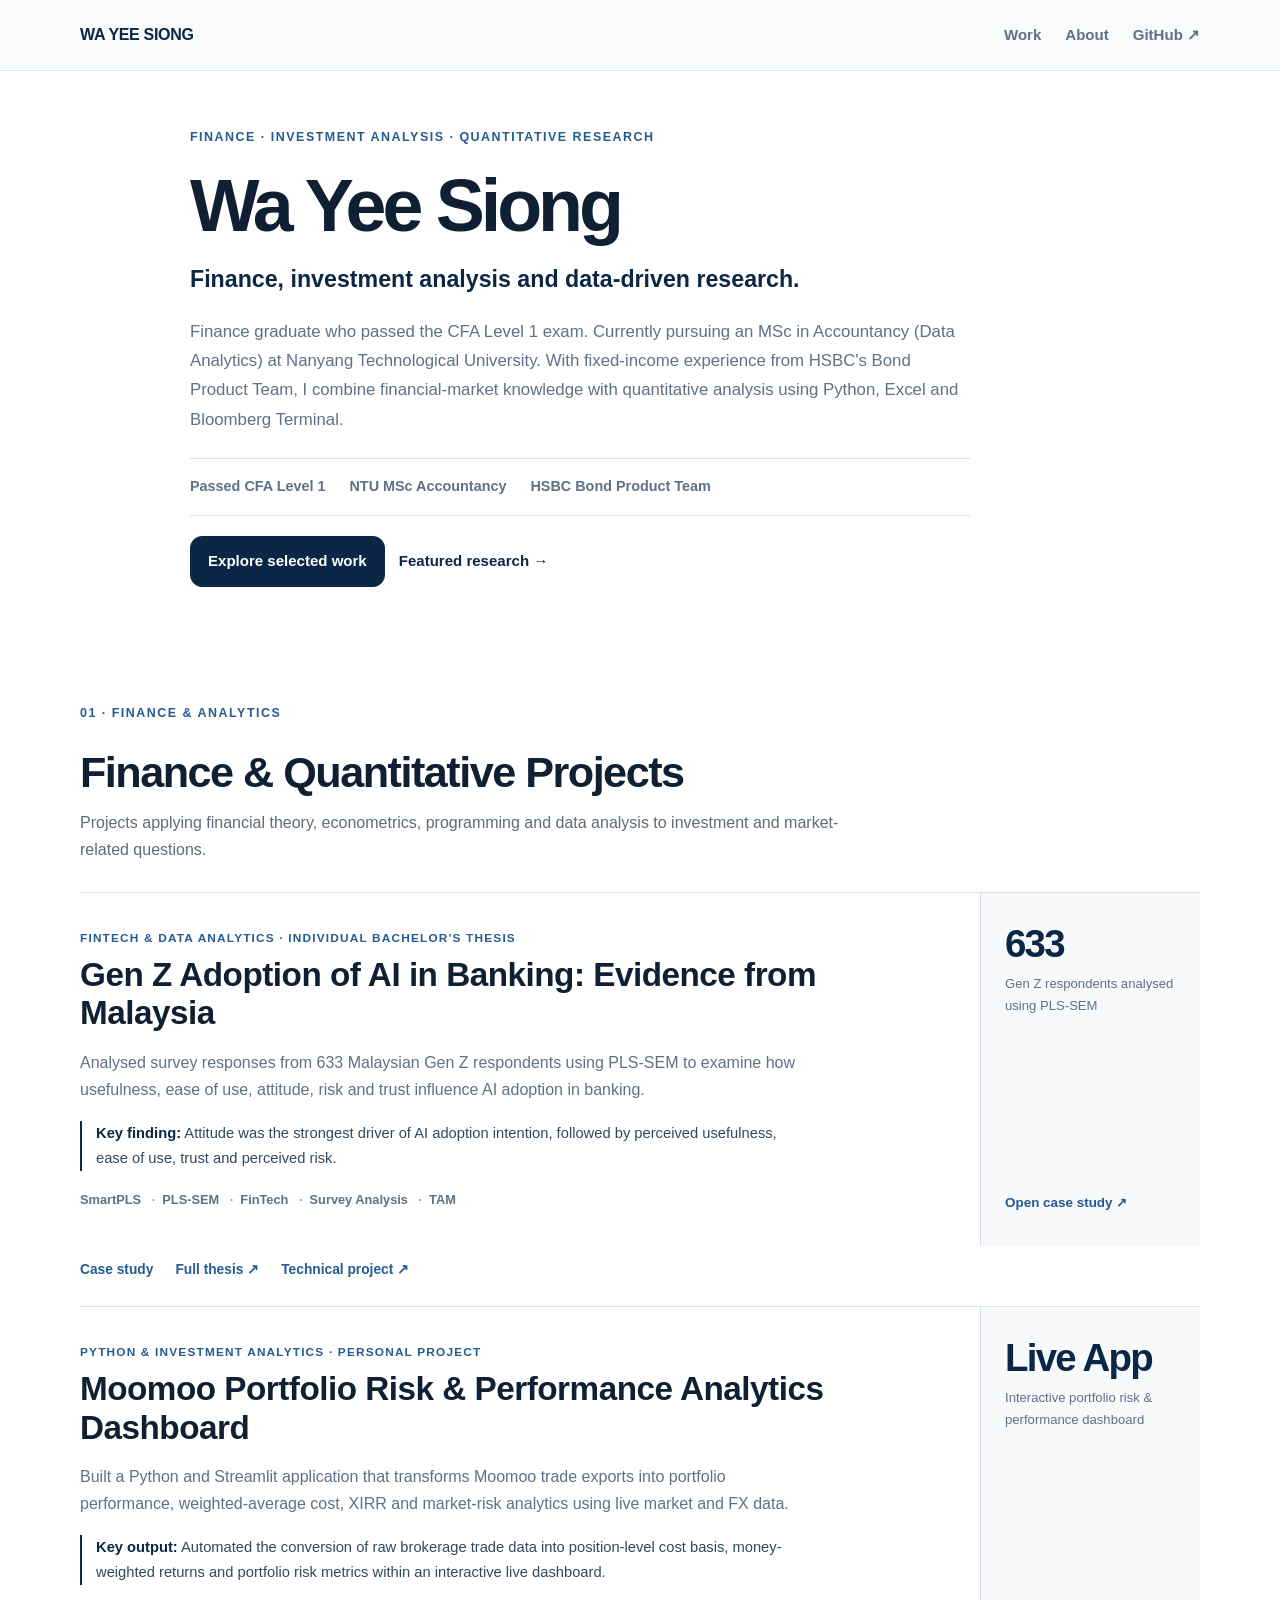
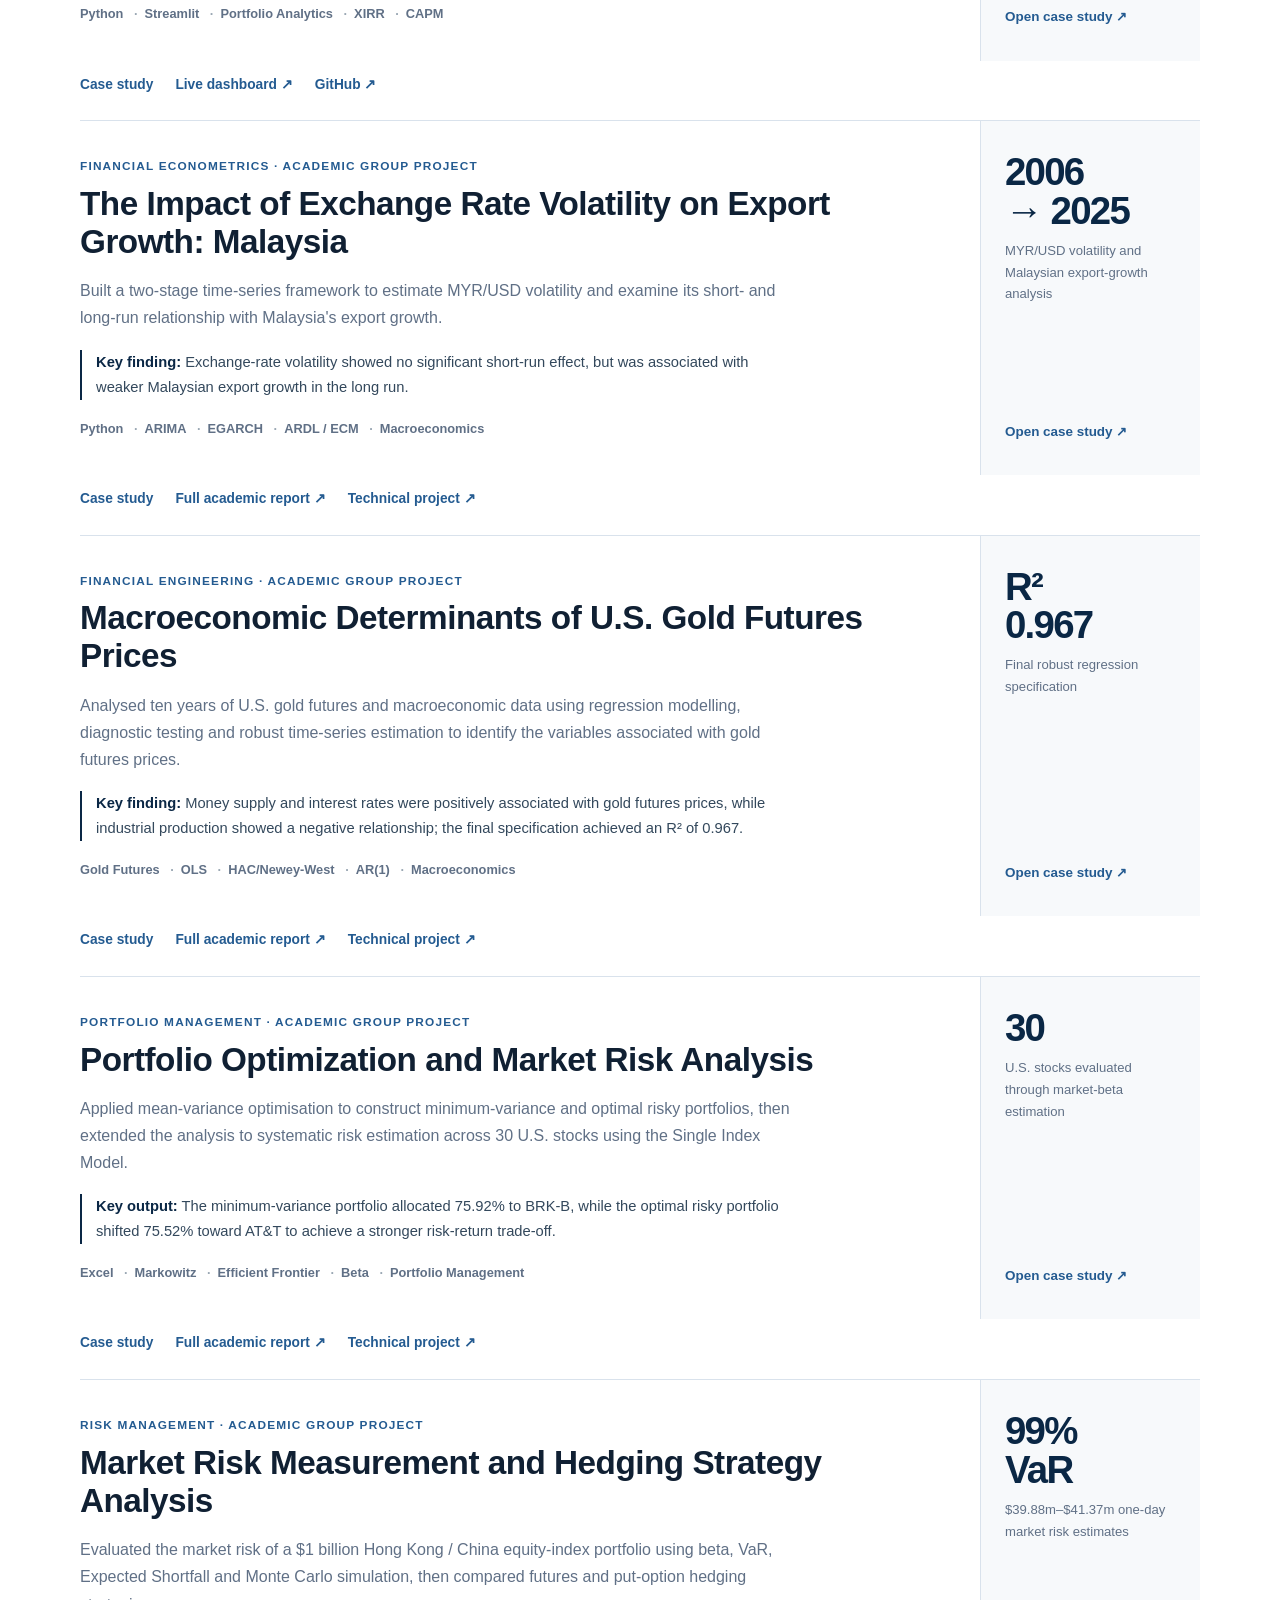
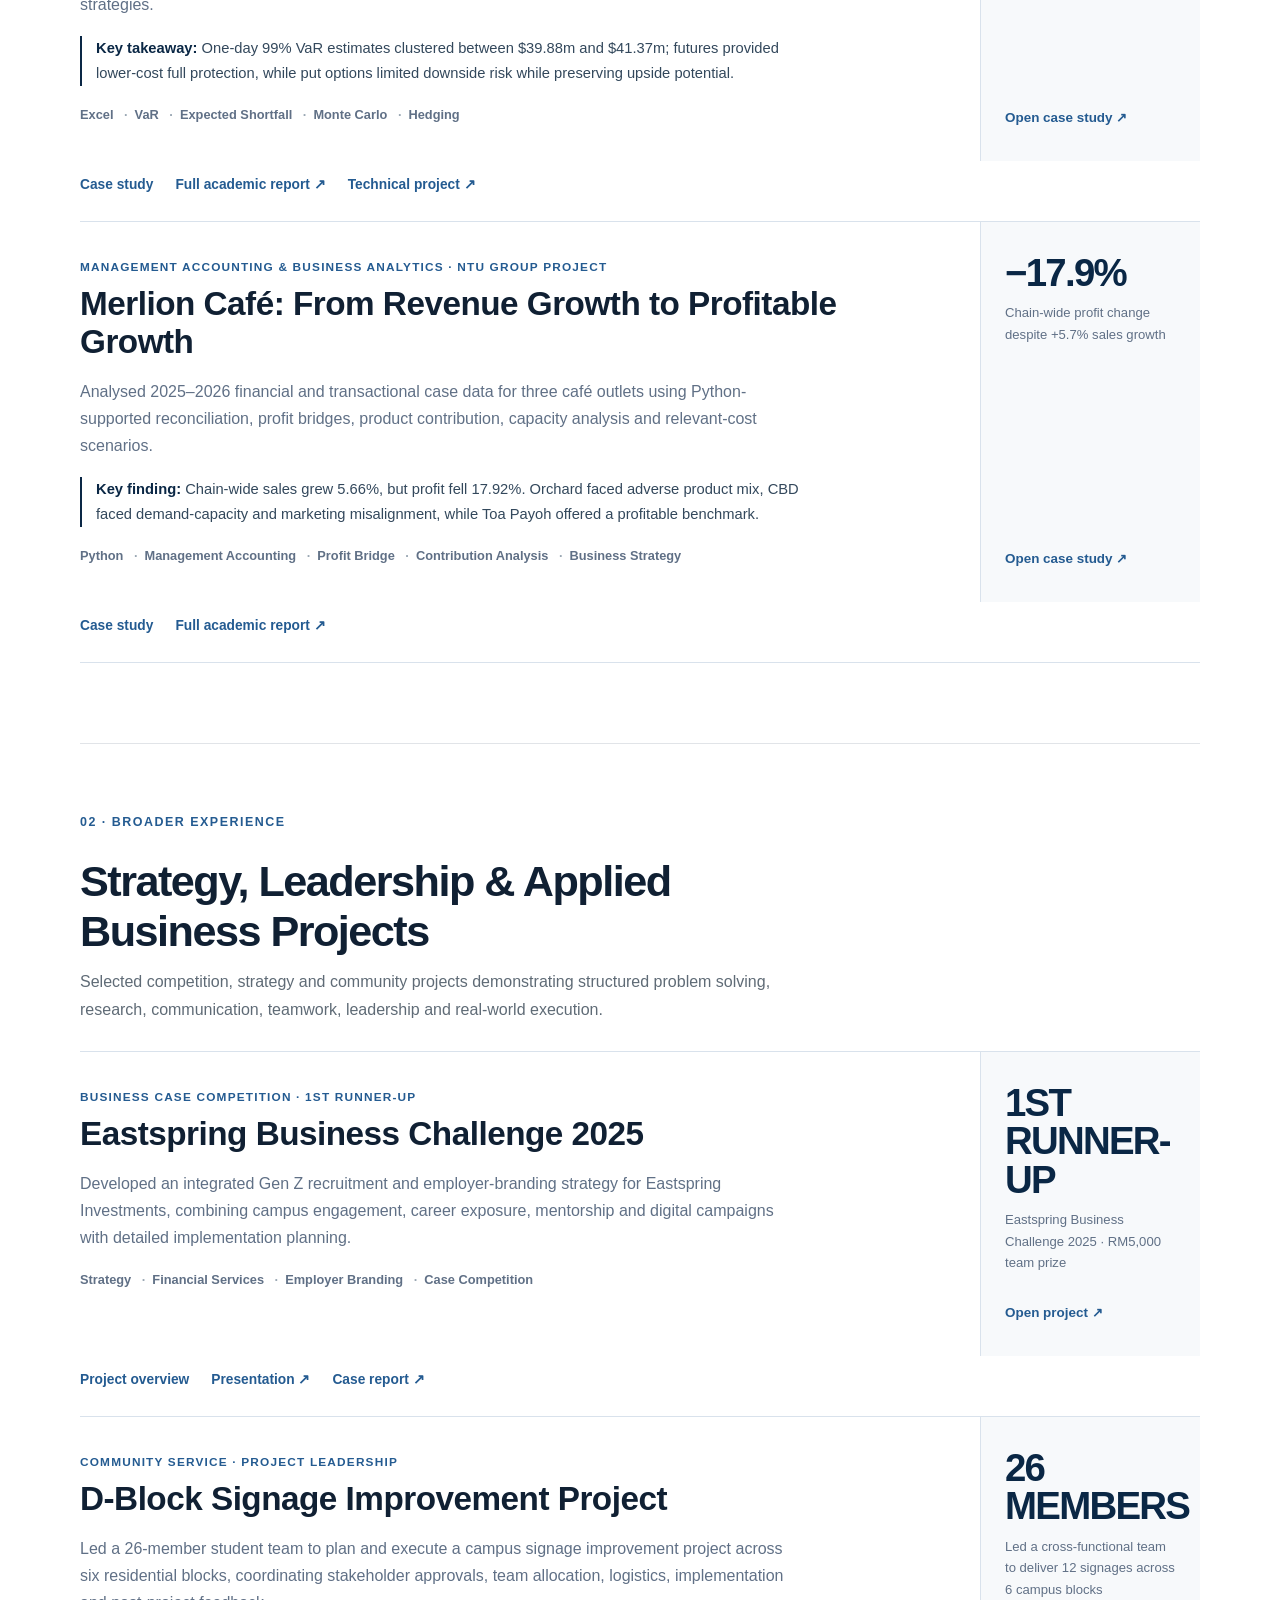
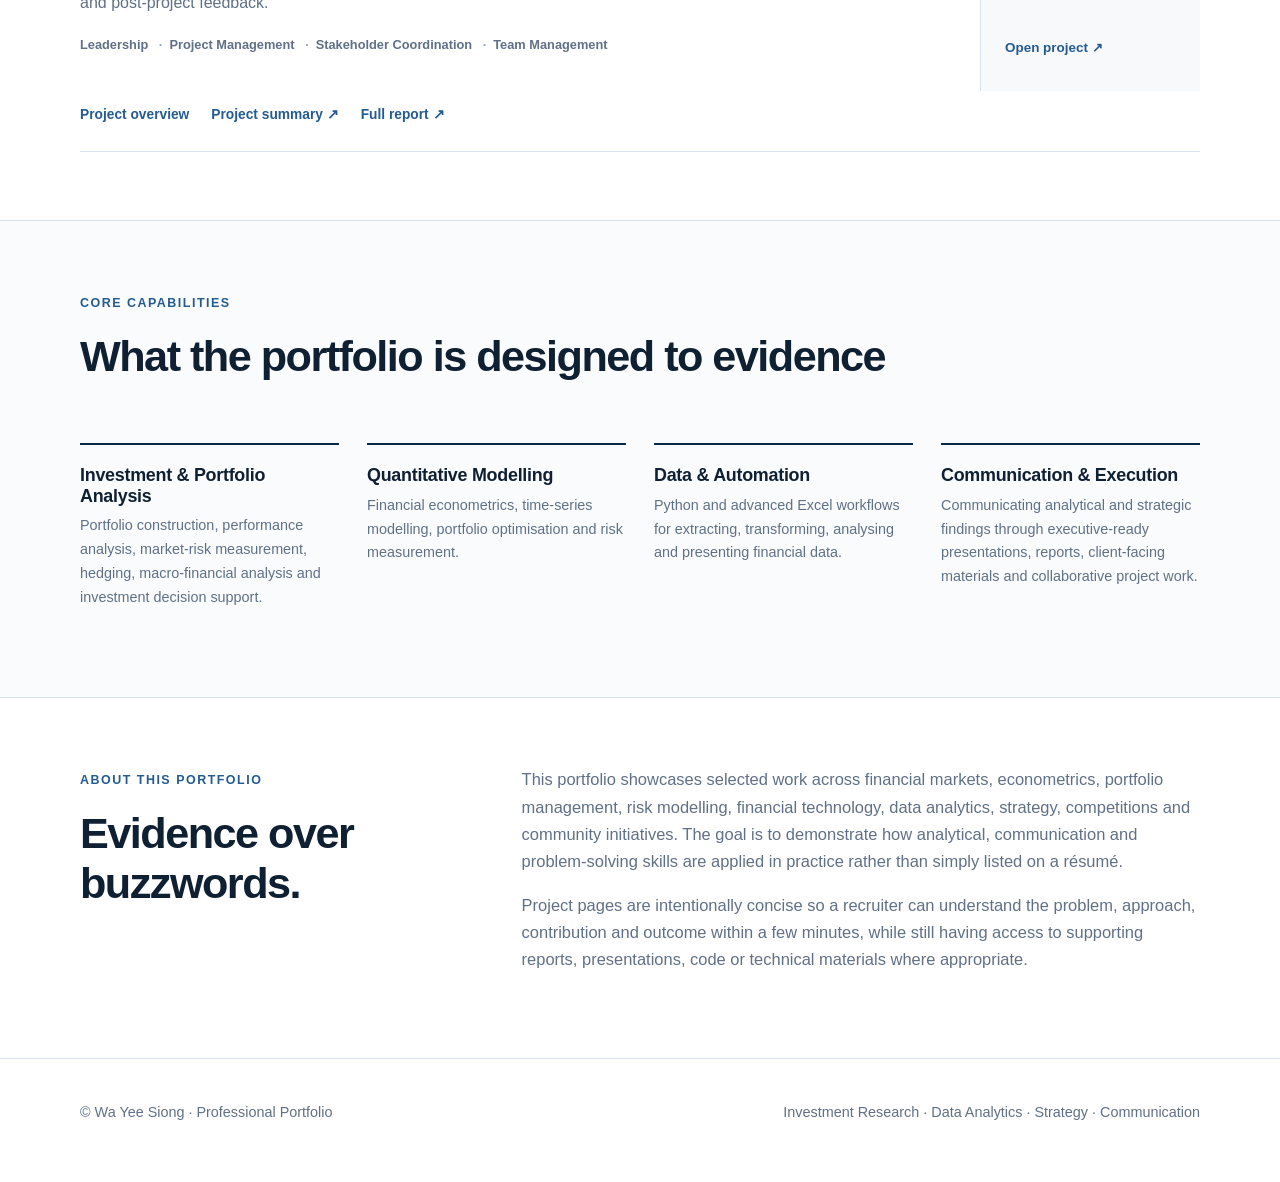
==== commit 2d88be0e: "Update index.html" ====
--- a/index.html
+++ b/index.html
@@ -589,7 +589,37 @@
             </div>
           
           </article>
-                    
+          
+          <!-- MERLION CAFÉ CASE STUDY -->
+          <article class="project-card">
+            <a class="project-main-link" href="project-merlion-cafe.html" aria-label="Open Merlion Café business analytics case study">
+              <div class="project-copy">
+                <div class="project-kicker">Management Accounting &amp; Business Analytics · NTU Group Project</div>
+                <h3 class="project-title">Merlion Café: From Revenue Growth to Profitable Growth</h3>
+                <p>Analysed 2025–2026 financial and transactional case data for three café outlets using Python-supported reconciliation, profit bridges, product contribution, capacity analysis and relevant-cost scenarios.</p>
+                <p class="project-takeaway"><strong>Key finding:</strong> Chain-wide sales grew 5.66%, but profit fell 17.92%. Orchard faced adverse product mix, CBD faced demand-capacity and marketing misalignment, while Toa Payoh offered a profitable benchmark.</p>
+                <div class="tags">
+                  <span class="tag">Python</span>
+                  <span class="tag">Management Accounting</span>
+                  <span class="tag">Profit Bridge</span>
+                  <span class="tag">Contribution Analysis</span>
+                  <span class="tag">Business Strategy</span>
+                </div>
+              </div>
+              <div class="project-visual">
+                <div>
+                  <div class="visual-stat">−17.9%</div>
+                  <div class="visual-label">Chain-wide profit change despite +5.7% sales growth</div>
+                </div>
+                <div class="visual-arrow">Open case study ↗</div>
+              </div>
+            </a>
+            <div class="project-links">
+              <a href="project-merlion-cafe.html">Case study</a>
+              <a href="assets/merlion-cafe-management-accounting-report.pdf" target="_blank" rel="noopener">Full academic report ↗</a>
+            </div>
+          </article>
+       
         </div> <!-- end project-list -->
 
       </div> <!-- end Finance & Quantitative project-group -->
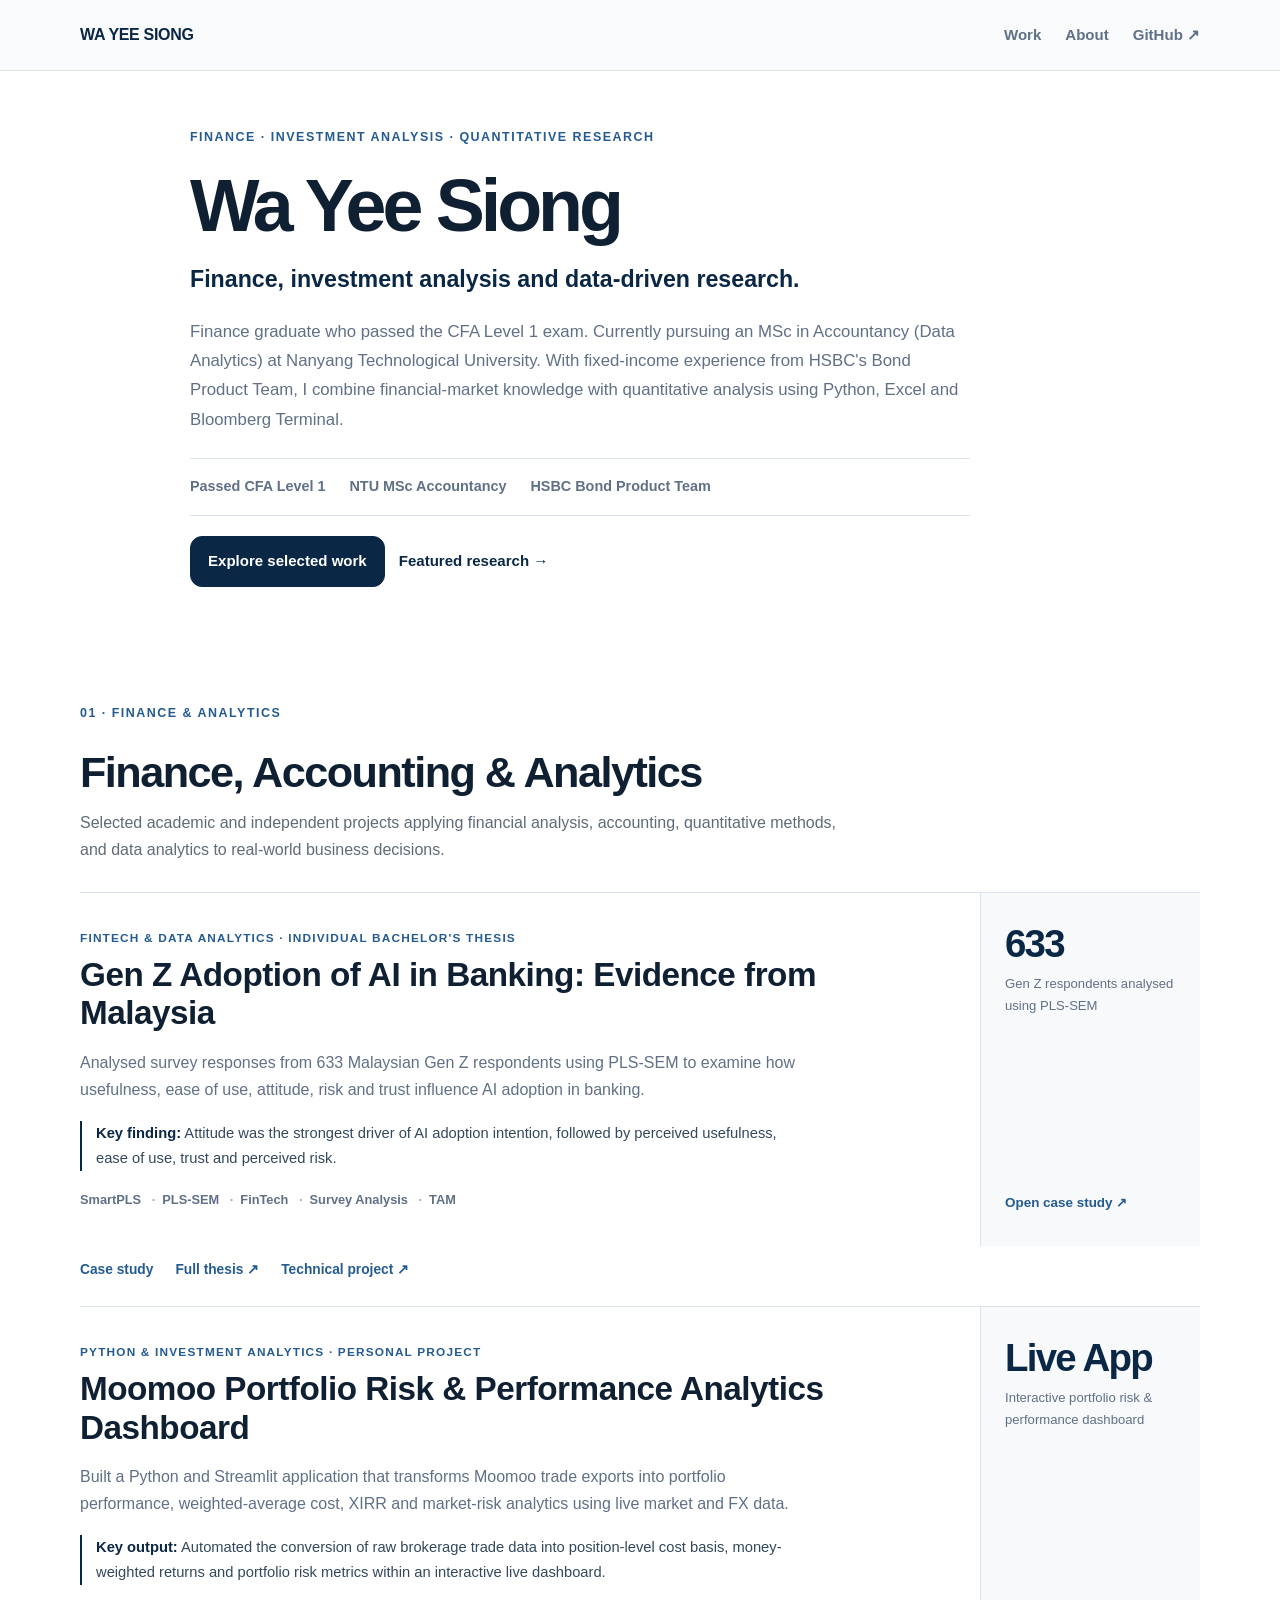
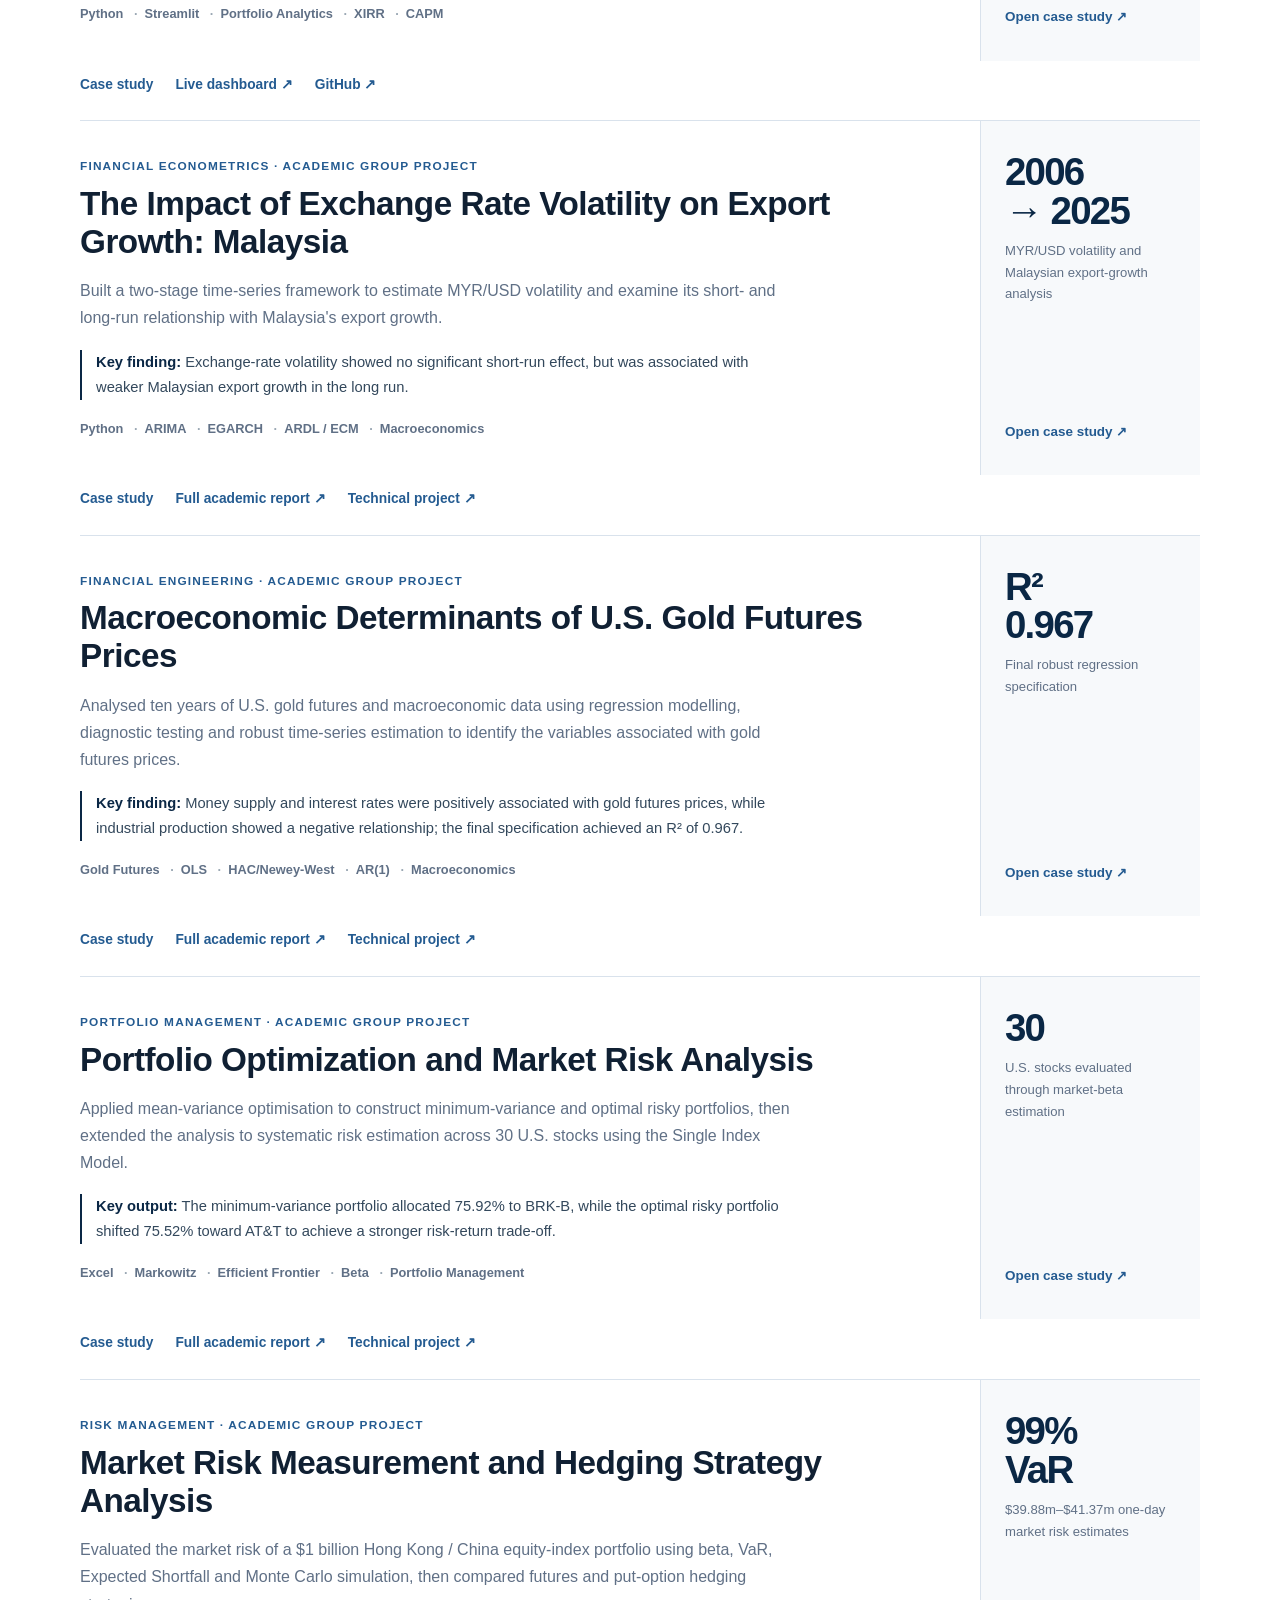
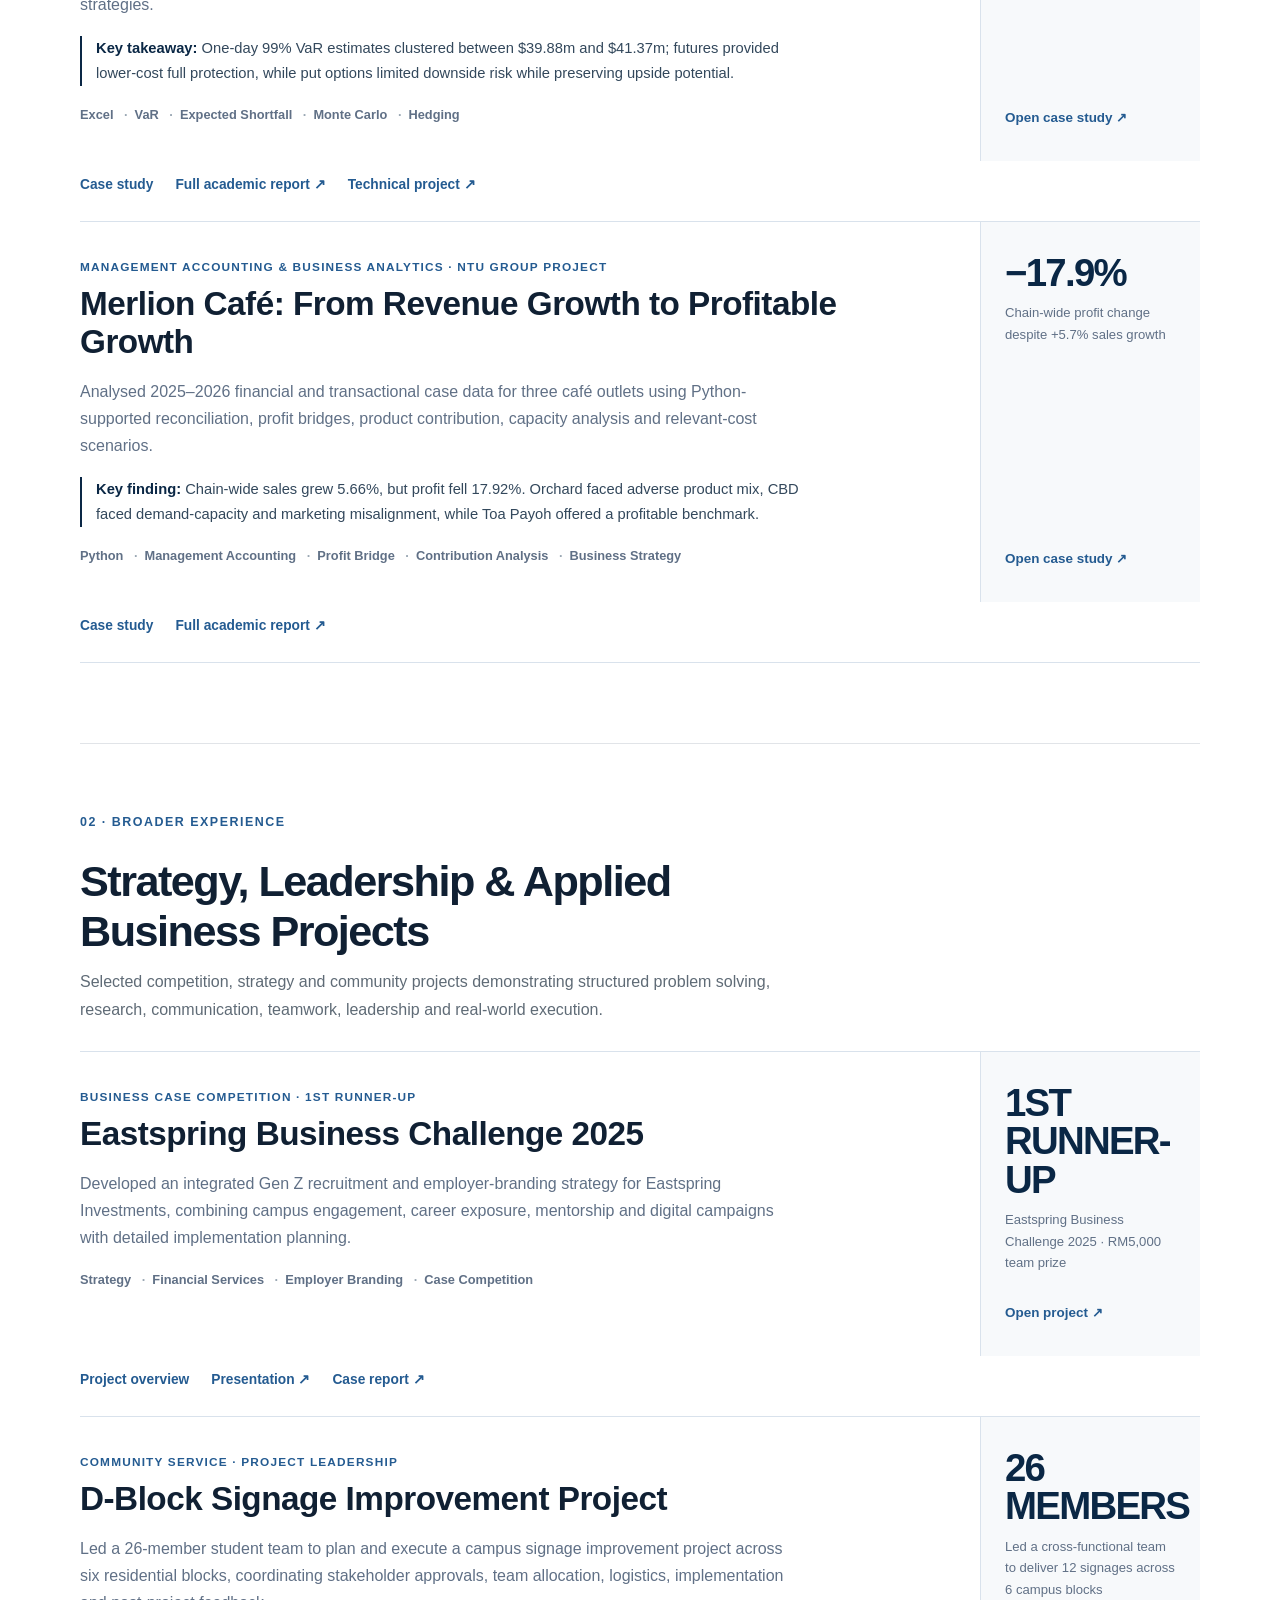
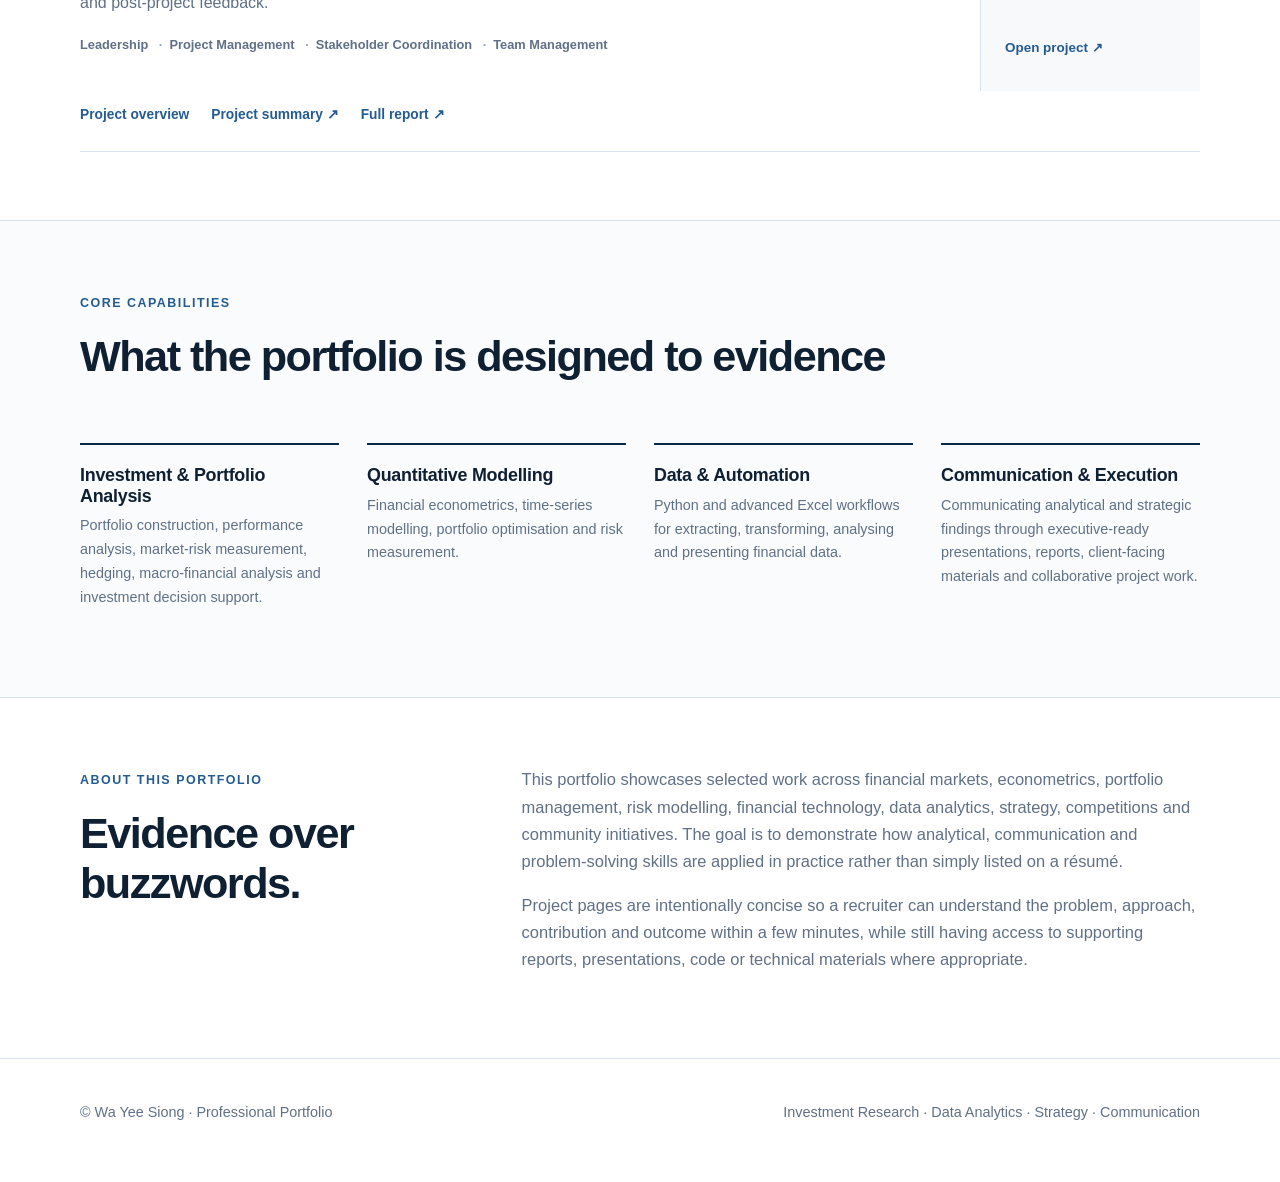
==== commit 03b1b9a7: "Change project title" ====
--- a/index.html
+++ b/index.html
@@ -78,18 +78,18 @@
       <div class="container">
 
         <!-- ===================================================== -->
-        <!-- CATEGORY 1: FINANCE & QUANTITATIVE PROJECTS -->
+        <!-- CATEGORY 1: Finance, Accounting & Analytics -->
         <!-- ===================================================== -->
         
       <div class="project-group">
 
         <div class="project-group-header">
           <div class="eyebrow">01 · Finance & Analytics</div>
-          <h2>Finance & Quantitative Projects</h2>
+          <h2>Finance, Accounting & Analytics</h2>
 
           <p>
-            Projects applying financial theory, econometrics, programming
-            and data analysis to investment and market-related questions.
+           Selected academic and independent projects applying financial analysis, accounting, quantitative methods, 
+            and data analytics to real-world business decisions.
           </p>
         </div>
 
